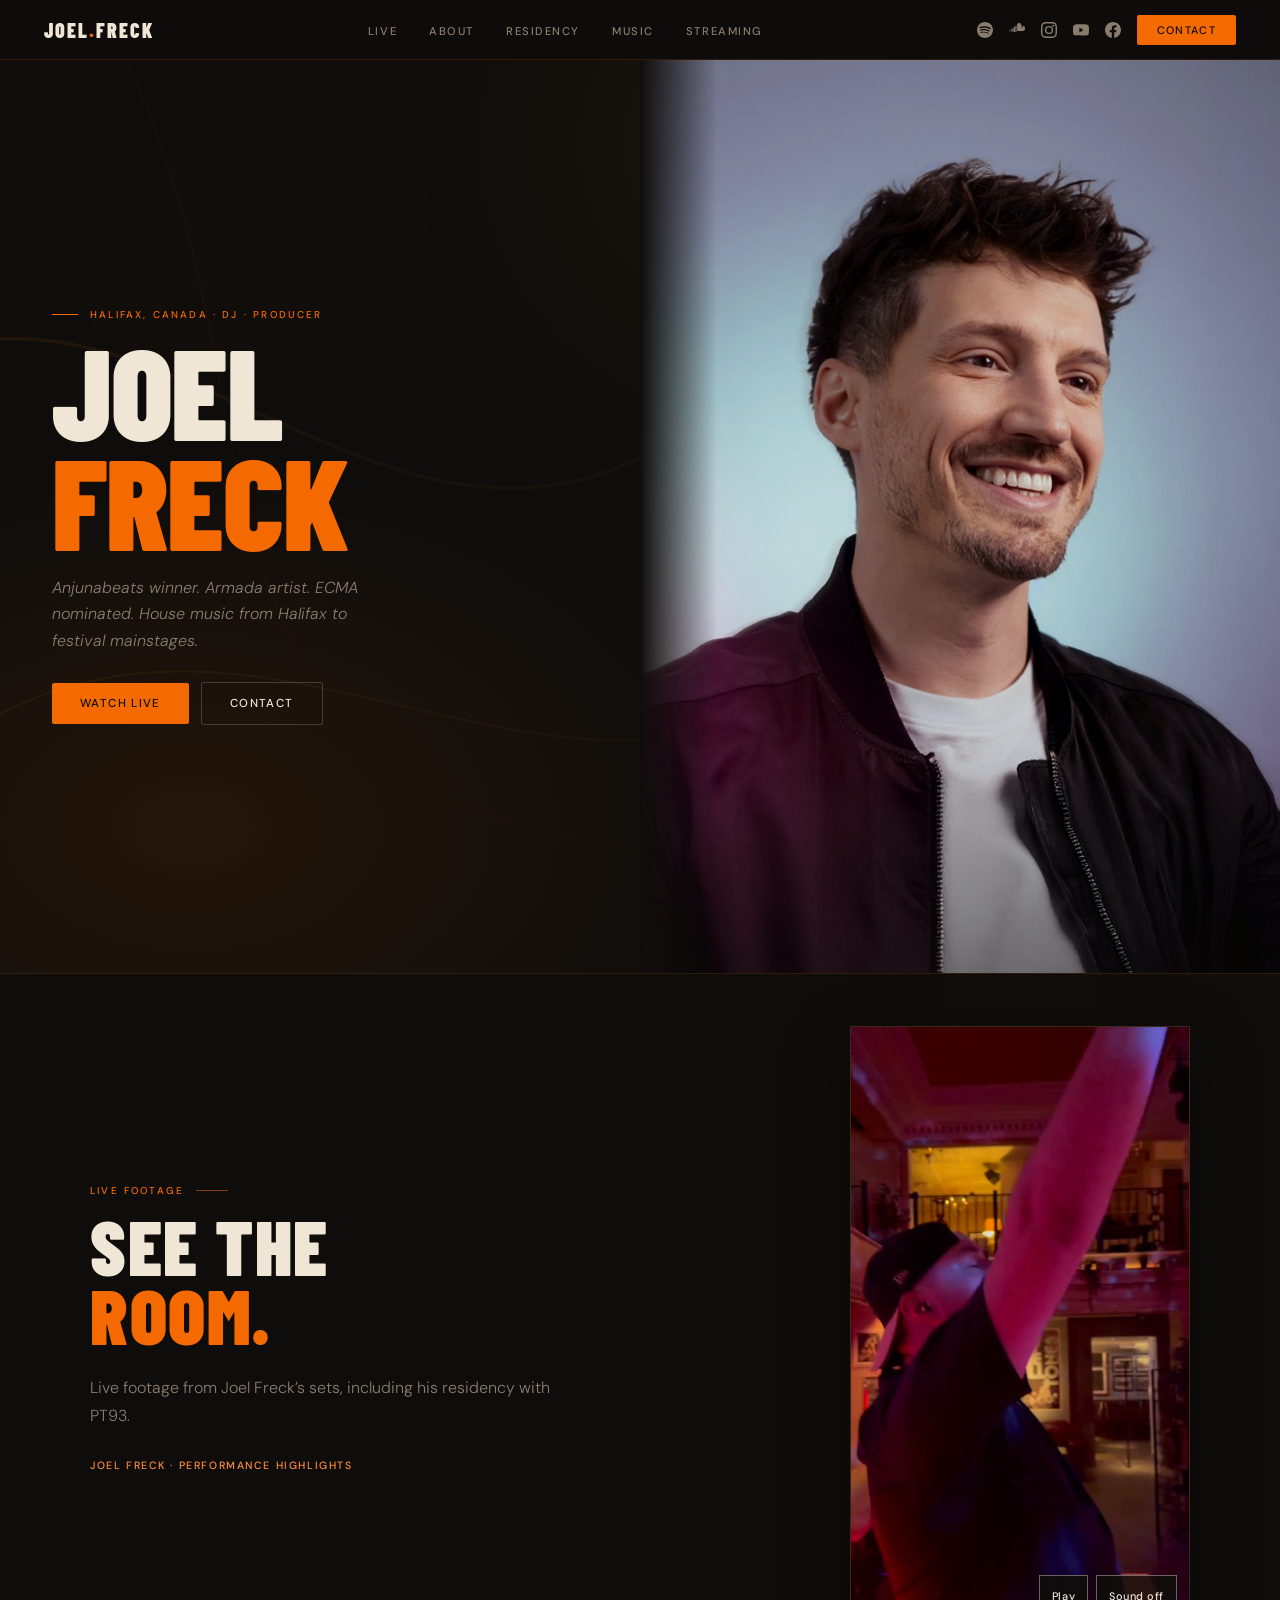
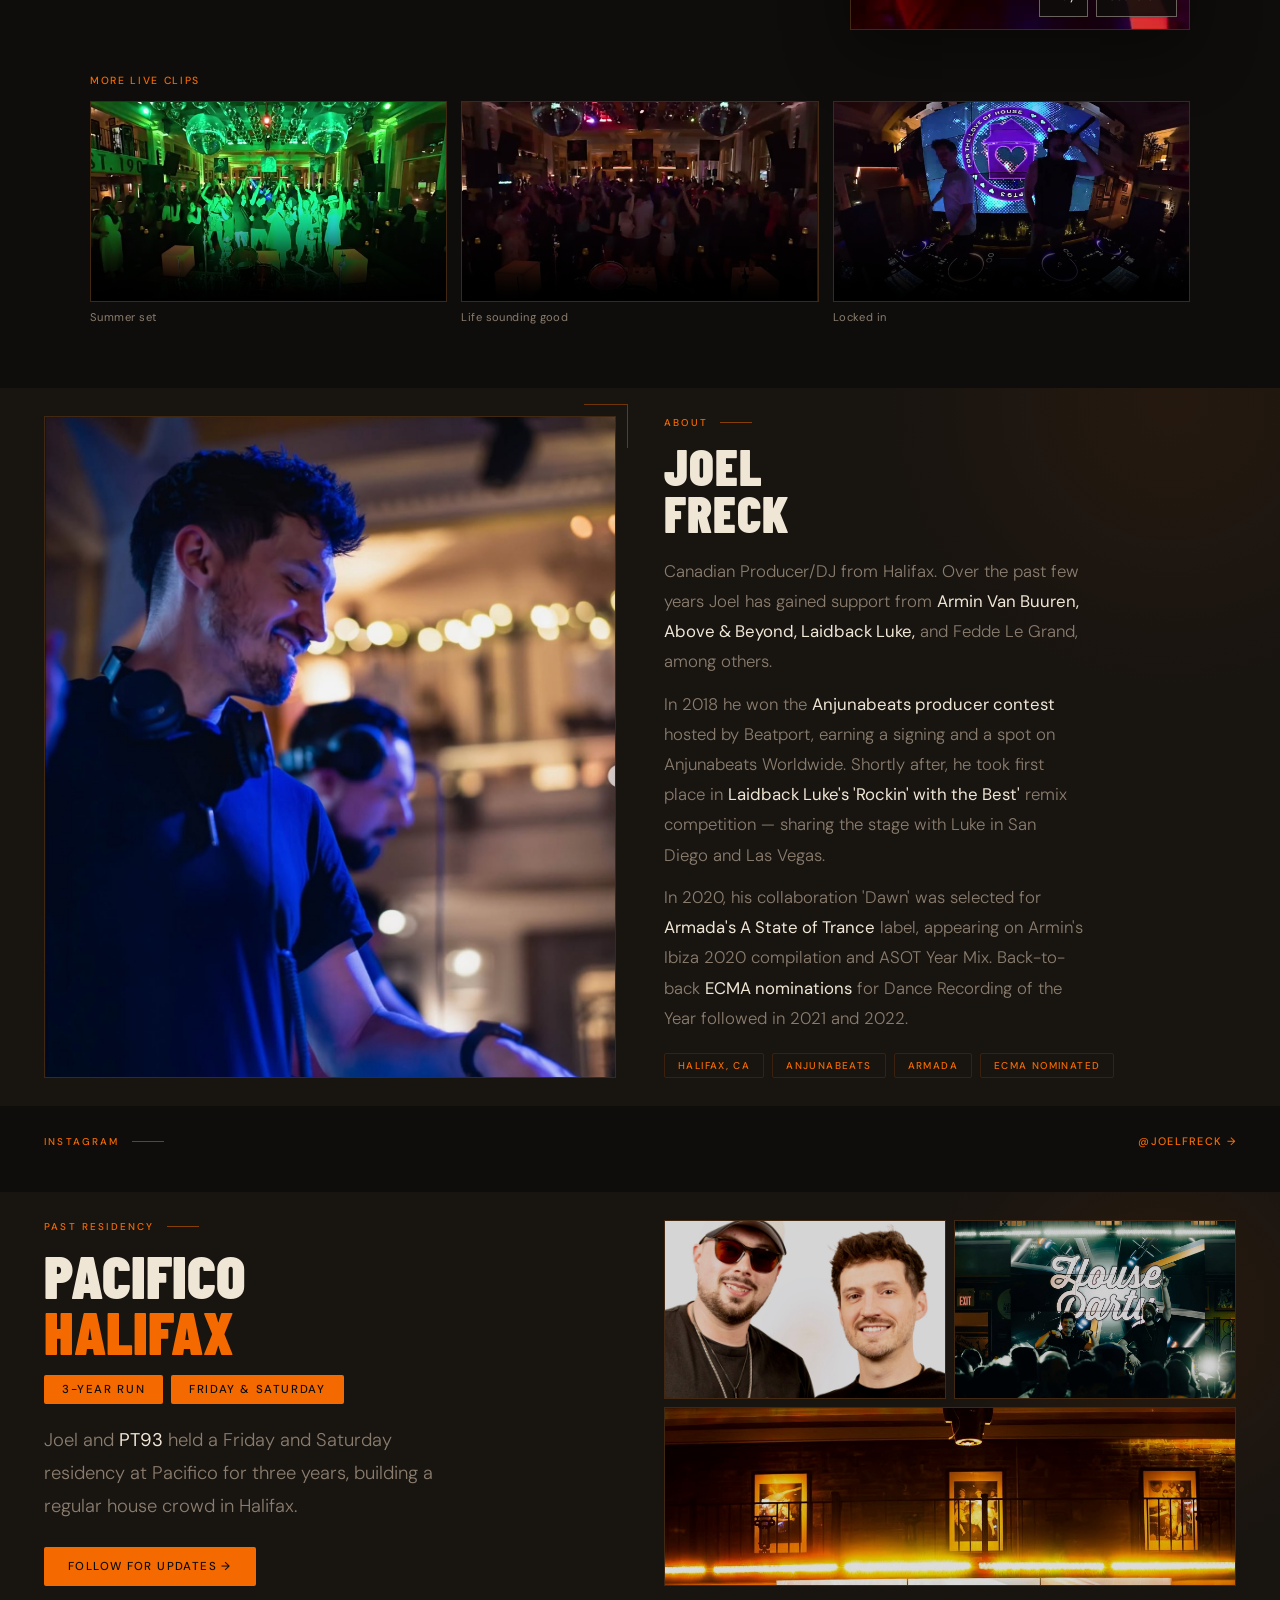
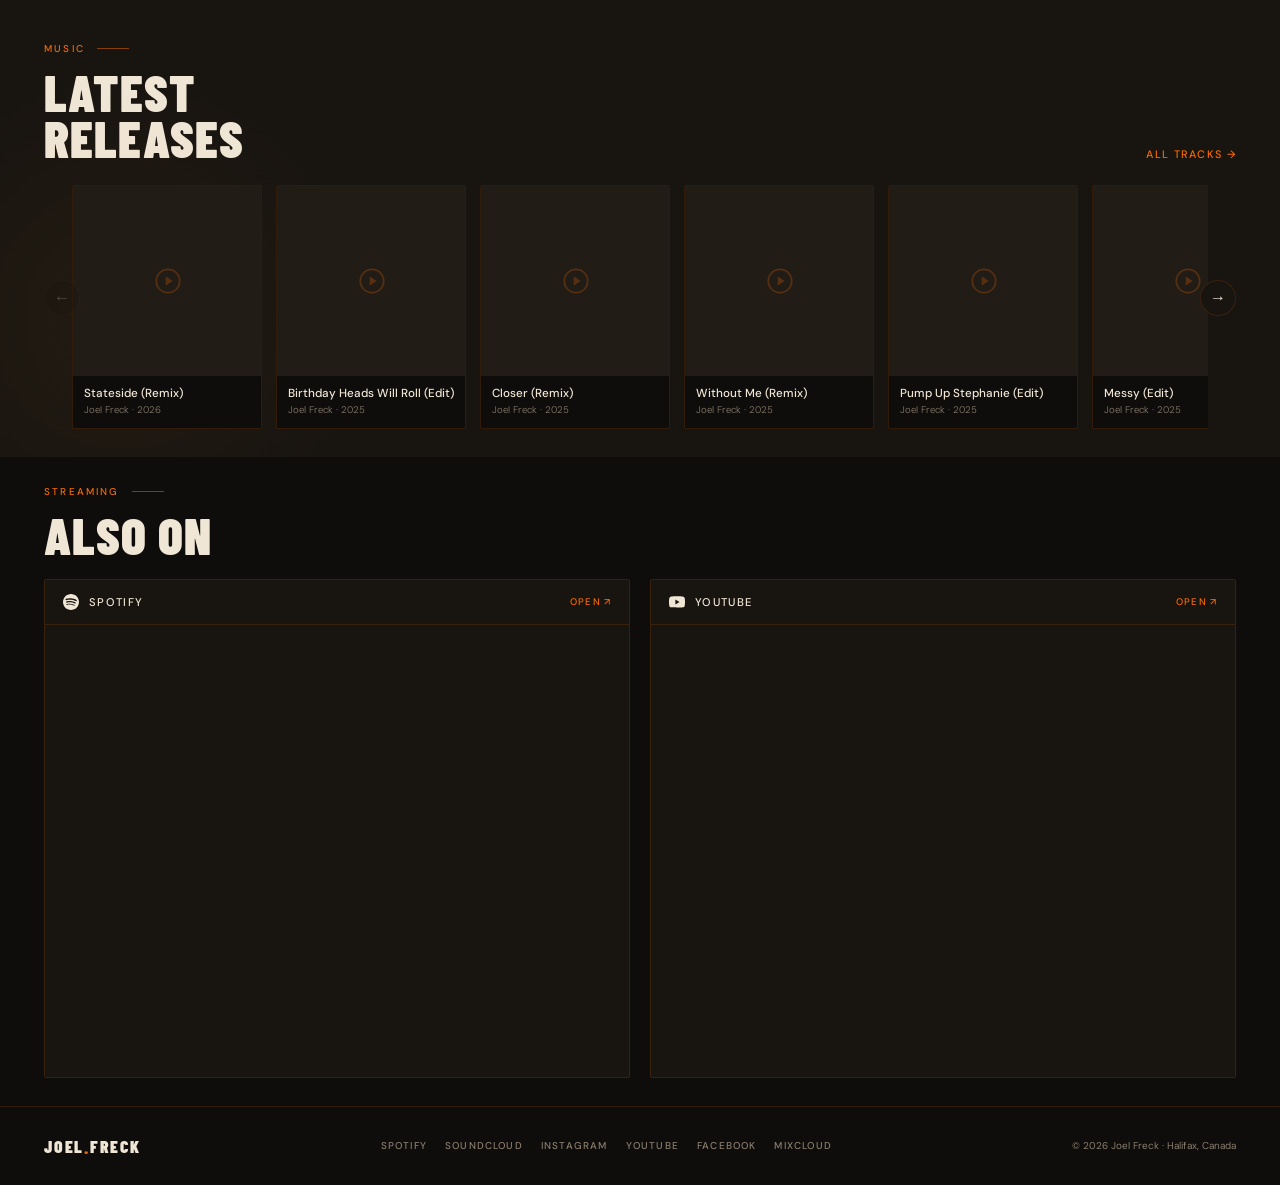
==== index.html @ c1921943 "Add live clips and update former residency copy Added a section for more live clips with video eleme" ====
<!DOCTYPE html>
<html lang="en">
<head>
<meta charset="UTF-8">
<meta name="viewport" content="width=device-width, initial-scale=1.0">
<title>Joel Freck — House Music DJ & Producer | Halifax, Canada</title>
<meta name="description" content="Joel Freck is a Canadian house music DJ and producer from Halifax, Nova Scotia. Anjunabeats contest winner, Armada artist, ECMA nominated. Available for bookings across Canada and North America.">
<meta name="keywords" content="Joel Freck, house music DJ Halifax, Halifax DJ, Halifax house music, Canadian house music DJ, Canadian DJ, house music Canada, tech house DJ Halifax, electronic music Halifax, Nova Scotia DJ, DJ Halifax Nova Scotia, house music Nova Scotia, Canadian electronic music, DJ Canada, house music producer Canada, Anjunabeats, Armada Music">
<meta name="robots" content="index, follow">
<meta name="author" content="Joel Freck">
<link rel="canonical" href="https://joelfreck.com/">

<!-- Open Graph -->
<meta property="og:title" content="Joel Freck — House Music DJ & Producer | Halifax, Canada">
<meta property="og:description" content="Canadian house music DJ and producer from Halifax. Anjunabeats winner, Armada artist, ECMA nominated. Book for clubs, festivals & events.">
<meta property="og:image" content="https://joelfreck.com/JFFULL.png">
<meta property="og:url" content="https://joelfreck.com">
<meta property="og:type" content="website">

<!-- Twitter Card -->
<meta name="twitter:card" content="summary_large_image">
<meta name="twitter:title" content="Joel Freck — House Music DJ & Producer">
<meta name="twitter:description" content="Canadian house music DJ from Halifax. Anjunabeats winner, Armada artist, ECMA nominated.">
<meta name="twitter:image" content="https://joelfreck.com/JFFULL.png">

<!-- Schema.org structured data -->
<script type="application/ld+json">
{
  "@context": "https://schema.org",
  "@type": "MusicGroup",
  "name": "Joel Freck",
  "url": "https://joelfreck.com",
  "image": "https://joelfreck.com/JFFULL.png",
  "description": "Canadian house music DJ and producer from Halifax, Nova Scotia. Anjunabeats contest winner and Armada Music artist.",
  "genre": ["House Music", "Tech House", "Electronic Music"],
  "foundingLocation": {
    "@type": "Place",
    "name": "Halifax, Nova Scotia, Canada"
  },
  "sameAs": [
    "https://soundcloud.com/joelfreck",
    "https://www.instagram.com/joelfreck",
    "https://www.facebook.com/joelfreck",
    "https://www.youtube.com/joelfreck",
    "https://open.spotify.com/artist/2UDLunvKgvTASh2DzxWgXj"
  ]
}
</script>

<link rel="preconnect" href="https://fonts.googleapis.com">
<link rel="preconnect" href="https://fonts.gstatic.com" crossorigin>
<link href="https://fonts.googleapis.com/css2?family=Barlow+Condensed:wght@700;900&family=DM+Sans:ital,wght@0,300;0,400;0,500;1,300&display=swap" rel="stylesheet">
<style>
*, *::before, *::after { box-sizing: border-box; margin: 0; padding: 0; }
:root {
  --bg:#0f0d0b; --bg2:#181410; --bg3:#211c16;
  --or:#f56a00; --or2:#ff8c3a; --gold:#c8922a;
  --cream:#f0e6d6; --muted:#8a7d6e; --border:rgba(245,106,0,0.15);
  --fd:'Barlow Condensed',sans-serif; --fb:'DM Sans',sans-serif;
  --sp: 28px; /* section padding */
}
html { scroll-behavior: smooth; }
body { background:var(--bg); color:var(--cream); font-family:var(--fb); overflow-x:hidden; }

/* ── NAV ── */
nav {
  position:fixed; top:0; left:0; right:0; z-index:100;
  display:flex; align-items:center; justify-content:space-between;
  padding:0 44px; height:60px;
  background:rgba(15,13,11,0.92); backdrop-filter:blur(16px);
  border-bottom:1px solid var(--border);
}
.nav-logo { font-family:var(--fd); font-size:1.25rem; font-weight:900; letter-spacing:0.1em; text-transform:uppercase; color:var(--cream); text-decoration:none; }
.nav-logo em { color:var(--or); font-style:normal; }
.nav-center { display:flex; gap:32px; list-style:none; }
.nav-center a { font-size:0.7rem; font-weight:500; letter-spacing:0.14em; text-transform:uppercase; color:var(--muted); text-decoration:none; transition:color 0.2s; }
.nav-center a:hover { color:var(--or); }
.nav-right { display:flex; align-items:center; gap:16px; }
.nav-icon { color:var(--muted); text-decoration:none; display:flex; transition:color 0.2s; }
.nav-icon:hover { color:var(--or); }
.nav-icon svg { width:16px; height:16px; fill:currentColor; }
.nav-contact-btn { font-size:0.68rem; font-weight:500; letter-spacing:0.12em; text-transform:uppercase; color:var(--bg); background:var(--or); padding:8px 20px; border-radius:2px; text-decoration:none; transition:background 0.2s; white-space:nowrap; cursor:pointer; border:none; font-family:var(--fb); }
.nav-contact-btn:hover { background:var(--or2); }

/* ── HERO ── */
#home { padding-top:60px; display:grid; grid-template-columns:1fr 1fr; position:relative; overflow:hidden; max-width:1400px; margin-left:auto; margin-right:auto; }
.hero-atm { position:absolute; inset:0; pointer-events:none; background: radial-gradient(ellipse 70% 60% at 15% 85%, rgba(245,106,0,0.09) 0%, transparent 60%), radial-gradient(ellipse 40% 50% at 60% 15%, rgba(200,146,42,0.06) 0%, transparent 65%); }
.hero-lines { position:absolute; inset:0; pointer-events:none; opacity:0.5; overflow:hidden; }
.hero-lines svg { width:100%; height:100%; }
.hero-left { display:flex; flex-direction:column; justify-content:center; padding:72px 32px 72px 52px; position:relative; z-index:2; min-height:0; }
.hero-right { position:relative; overflow:hidden; align-self:stretch; background:var(--bg3); display:flex; align-items:center; justify-content:center; }
.hero-right::after { content:''; position:absolute; inset:0; background:linear-gradient(to right, var(--bg) 0%, transparent 12%), linear-gradient(to top, rgba(15,13,11,0.4) 0%, transparent 25%); }
.hero-photo { width:100%; height:100%; object-fit:contain; object-position:center top; filter:brightness(0.88) contrast(1.05) saturate(0.95); display:block; }
.hero-eyebrow { font-size:0.62rem; font-weight:500; letter-spacing:0.22em; text-transform:uppercase; color:var(--or); display:flex; align-items:center; gap:12px; margin-bottom:14px; }
.hero-eyebrow::before { content:''; display:block; width:26px; height:1px; background:var(--or); }
.hero-name { font-family:var(--fd); font-size:clamp(5rem,10vw,9.5rem); font-weight:900; line-height:0.86; text-transform:uppercase; letter-spacing:-0.01em; color:var(--cream); }
.hero-name em { color:var(--or); font-style:normal; display:block; }
.hero-sub { margin-top:20px; font-size:1rem; font-weight:300; font-style:italic; color:var(--muted); line-height:1.65; max-width:340px; }
.hero-ctas { margin-top:28px; display:flex; gap:12px; align-items:center; flex-wrap:wrap; }
.btn-p { font-size:0.72rem; font-weight:500; letter-spacing:0.12em; text-transform:uppercase; color:var(--bg); background:var(--or); padding:13px 28px; border-radius:2px; text-decoration:none; transition:background 0.2s; }
.btn-p:hover { background:var(--or2); }
.btn-g { font-size:0.72rem; font-weight:500; letter-spacing:0.12em; text-transform:uppercase; color:var(--cream); border:1px solid rgba(240,230,214,0.2); padding:13px 28px; border-radius:2px; text-decoration:none; transition:border-color 0.2s, color 0.2s; cursor:pointer; background:none; font-family:var(--fb); }
.btn-g:hover { border-color:var(--or); color:var(--or); }
.scroll-cue { display:none; }


/* ── MORE LIVE CLIPS ── */
.live-more { max-width:1100px; margin:44px auto 0; }
.live-more-label { color:var(--or); font-size:0.65rem; font-weight:500; letter-spacing:0.16em; text-transform:uppercase; margin-bottom:14px; }
.live-clips { display:grid; grid-template-columns:repeat(3,minmax(0,1fr)); gap:14px; }
.live-clip { min-width:0; }
.live-clip video { display:block; width:100%; aspect-ratio:16/9; object-fit:cover; background:var(--bg3); border:1px solid var(--border); }
.live-clip figcaption { margin-top:8px; color:var(--muted); font-size:0.7rem; letter-spacing:0.04em; }
@media (max-width:800px) { .live-clips { grid-template-columns:1fr; gap:22px; } .live-more { margin-top:36px; } }
/* ── ABOUT ── */
#about { padding:var(--sp) 44px; display:grid; grid-template-columns:1fr 1fr; gap:48px; align-items:stretch; background:var(--bg2); position:relative; overflow:hidden; }
#about::before { content:''; position:absolute; top:-40%; right:-15%; width:600px; height:600px; border-radius:50%; background:radial-gradient(circle, rgba(245,106,0,0.06) 0%, transparent 70%); pointer-events:none; }
.about-frame { height:100%; min-height:280px; background:var(--bg3); border:1px solid var(--border); overflow:hidden; position:relative; }
.about-frame img { position:absolute; inset:0; width:100%; height:100%; object-fit:cover; object-position:center 20%; display:block; }
.about-corner { position:absolute; top:-12px; right:-12px; width:44px; height:44px; border-top:1.5px solid var(--or); border-right:1.5px solid var(--or); opacity:0.4; }
.about-wrap { position:relative; display:flex; flex-direction:column; }
.slabel { font-size:0.62rem; font-weight:500; letter-spacing:0.22em; text-transform:uppercase; color:var(--or); display:flex; align-items:center; gap:12px; margin-bottom:14px; }
.slabel::after { content:''; width:32px; height:1px; background:var(--or); opacity:0.5; }
.stitle { font-family:var(--fd); font-size:clamp(2.5rem,5vw,4.5rem); font-weight:900; text-transform:uppercase; line-height:0.9; letter-spacing:0.02em; color:var(--cream); }
.abody { margin-top:20px; font-size:0.97rem; font-weight:300; line-height:1.8; color:var(--muted); max-width:420px; }
.abody p+p { margin-top:12px; }
.abody strong { color:var(--cream); font-weight:400; }
.tags { margin-top:20px; display:flex; gap:8px; flex-wrap:wrap; }
.tag { font-size:0.62rem; font-weight:500; letter-spacing:0.14em; text-transform:uppercase; color:var(--or); border:1px solid var(--border); padding:5px 13px; border-radius:2px; }

/* ── INSTAGRAM ── */
#gram { padding:var(--sp) 44px; background:var(--bg); }
.gram-hd { display:flex; justify-content:flex-end; margin-bottom:16px; }
.gram-lnk { font-size:0.68rem; font-weight:500; letter-spacing:0.12em; text-transform:uppercase; color:var(--or); text-decoration:none; display:flex; align-items:center; gap:6px; transition:gap 0.2s; }
.gram-lnk:hover { gap:10px; }
.gram-outer { overflow:hidden; position:relative; }
.gram-outer::after { content:''; position:absolute; top:0; right:0; bottom:0; width:80px; background:linear-gradient(to right, transparent, var(--bg)); pointer-events:none; z-index:2; }
.gram-track { display:flex; gap:10px; animation:slide 30s linear infinite; width:max-content; }
.gram-track:hover { animation-play-state:paused; }
@keyframes slide { 0%{transform:translateX(0)} 100%{transform:translateX(-50%)} }
.gram-card { width:200px; height:200px; flex-shrink:0; background:var(--bg3); border:1px solid var(--border); display:flex; flex-direction:column; align-items:center; justify-content:center; gap:8px; color:var(--muted); font-size:0.7rem; letter-spacing:0.08em; text-transform:uppercase; position:relative; overflow:hidden; cursor:pointer; transition:border-color 0.25s; }
.gram-card:hover { border-color:rgba(245,106,0,0.4); }
.gram-note { margin-top:12px; font-size:0.75rem; font-weight:300; font-style:italic; color:var(--muted); text-align:center; }
.gram-note a { color:var(--or); text-decoration:none; }

/* ── MUSIC ── */
#music { padding:var(--sp) 44px; background:var(--bg2); position:relative; overflow:hidden; }
#music::before { content:''; position:absolute; bottom:-25%; left:-10%; width:500px; height:500px; border-radius:50%; background:radial-gradient(circle, rgba(200,146,42,0.06) 0%, transparent 70%); pointer-events:none; }
.music-hd { display:flex; justify-content:space-between; align-items:flex-end; margin-bottom:24px; flex-wrap:wrap; gap:16px; }

/* Now playing bar */
.now-bar { display:none; margin-bottom:20px; padding:16px 24px; background:var(--bg3); border:1px solid var(--border); border-radius:2px; flex-direction:column; align-items:center; gap:12px; }
.now-bar.on { display:flex; }
.now-dot { width:8px; height:8px; border-radius:50%; background:var(--or); flex-shrink:0; animation:pulse 1s ease-in-out infinite; }
.now-top { display:flex; align-items:center; gap:10px; width:100%; justify-content:center; }
.now-label { font-size:0.85rem; font-weight:400; color:var(--cream); white-space:nowrap; overflow:hidden; text-overflow:ellipsis; max-width:400px; text-align:center; }
.now-controls { display:flex; align-items:center; gap:14px; }
.now-btn { background:none; border:1px solid var(--border); border-radius:50%; width:38px; height:38px; display:flex; align-items:center; justify-content:center; cursor:pointer; color:var(--cream); transition:border-color 0.2s, color 0.2s; }
.now-btn:hover { border-color:var(--or); color:var(--or); }
.now-btn svg { width:14px; height:14px; fill:currentColor; }
.now-btn.play-pause { width:46px; height:46px; background:var(--or); border-color:var(--or); }
.now-btn.play-pause:hover { background:var(--or2); border-color:var(--or2); }
.now-btn.play-pause svg { width:16px; height:16px; fill:var(--bg); margin-left:2px; }
.now-btn.play-pause.paused svg { margin-left:0; }
@keyframes pulse { 0%,100%{opacity:1} 50%{opacity:0.35} }

/* SC carousel */
.sc-wrap { position:relative; padding:0 28px; }
.sc-viewport { overflow:hidden; }
.sc-track { display:flex; gap:14px; transition:transform 0.4s cubic-bezier(0.25,0.46,0.45,0.94); width:max-content; }
.sc-card { width:190px; flex-shrink:0; background:var(--bg); border:1px solid var(--border); border-radius:2px; overflow:hidden; cursor:pointer; position:relative; transition:border-color 0.25s; }
.sc-card:hover { border-color:rgba(245,106,0,0.5); }
.sc-card.playing { border-color:var(--or); }
.sc-art-wrap { width:190px; height:190px; position:relative; overflow:hidden; background:var(--bg3); }
.sc-art-wrap img { width:100%;height:100%;object-fit:cover;display:block; }
.sc-play-btn { position:absolute; inset:0; display:flex; align-items:center; justify-content:center; background:rgba(0,0,0,0.4); opacity:0; transition:opacity 0.2s; }
.sc-card:hover .sc-play-btn,.sc-card.playing .sc-play-btn { opacity:1; }
.sc-play-icon { width:46px; height:46px; border-radius:50%; background:var(--or); display:flex; align-items:center; justify-content:center; }
.sc-card.playing .sc-play-icon { background:var(--cream); }
.sc-play-icon svg { width:18px; height:18px; fill:var(--cream); margin-left:3px; }
.sc-card.playing .sc-play-icon svg { fill:var(--or); }
.sc-info { padding:9px 11px 12px; }
.sc-title { font-size:0.73rem; font-weight:500; color:var(--cream); white-space:nowrap; overflow:hidden; text-overflow:ellipsis; margin-bottom:2px; }
.sc-meta { font-size:0.6rem; font-weight:300; color:var(--muted); }
.sc-arrow { position:absolute; top:95px; z-index:3; width:36px; height:36px; border-radius:50%; background:var(--bg2); border:1px solid var(--border); color:var(--cream); font-size:1rem; cursor:pointer; display:flex; align-items:center; justify-content:center; transition:background 0.2s,border-color 0.2s; }
.sc-arrow:hover:not(:disabled) { background:var(--bg3); border-color:var(--or); color:var(--or); }
.sc-arrow:disabled { opacity:0.25; cursor:default; }
.sc-arrow-l { left:0; }
.sc-arrow-r { right:0; }

/* ── STREAMING ── */
#streaming { padding:var(--sp) 44px; background:var(--bg); }
.stream-grid { display:grid; grid-template-columns:1fr 1fr; gap:20px; margin-top:20px; }
.stream-card { background:var(--bg2); border:1px solid var(--border); border-radius:2px; overflow:hidden; }
.stream-card-header { display:flex; align-items:center; justify-content:space-between; padding:14px 18px; border-bottom:1px solid var(--border); }
.stream-label { display:flex; align-items:center; gap:10px; font-size:0.7rem; font-weight:500; letter-spacing:0.12em; text-transform:uppercase; color:var(--cream); }
.stream-label svg { width:16px; height:16px; fill:currentColor; }
.stream-open { font-size:0.6rem; font-weight:500; letter-spacing:0.12em; text-transform:uppercase; color:var(--or); text-decoration:none; transition:opacity 0.2s; }
.stream-open:hover { opacity:0.6; }
.stream-embed { width:100%; display:block; border:none; }

/* ── CONTACT MODAL ── */
.modal-bg { display:none; position:fixed; inset:0; z-index:200; background:rgba(10,8,6,0.88); backdrop-filter:blur(8px); align-items:center; justify-content:center; padding:20px; }
.modal-bg.on { display:flex; }
.modal { background:var(--bg2); border:1px solid var(--border); border-radius:2px; width:100%; max-width:520px; padding:40px; position:relative; }
.modal-close { position:absolute; top:16px; right:20px; background:none; border:none; color:var(--muted); cursor:pointer; font-size:1.2rem; line-height:1; }
.modal-close:hover { color:var(--cream); }
.modal h2 { font-family:var(--fd); font-size:2.2rem; font-weight:900; text-transform:uppercase; color:var(--cream); margin-bottom:6px; }
.modal p { font-size:0.85rem; font-weight:300; color:var(--muted); margin-bottom:24px; }
.modal p a { color:var(--or); text-decoration:none; }
.mform { display:flex; flex-direction:column; gap:14px; }
.mfg { display:flex; flex-direction:column; gap:6px; }
.mfg label { font-size:0.6rem; font-weight:500; letter-spacing:0.16em; text-transform:uppercase; color:var(--muted); }
.mfg input,.mfg textarea { background:var(--bg3); border:1px solid var(--border); color:var(--cream); font-family:var(--fb); font-size:0.93rem; font-weight:300; padding:12px 14px; border-radius:2px; outline:none; transition:border-color 0.2s; width:100%; }
.mfg input::placeholder,.mfg textarea::placeholder { color:rgba(138,125,110,0.4); }
.mfg input:focus,.mfg textarea:focus { border-color:rgba(245,106,0,0.45); }
.mfg textarea { resize:vertical; min-height:110px; line-height:1.6; }
.mrow { display:grid; grid-template-columns:1fr 1fr; gap:12px; }
.msbtn { font-family:var(--fb); font-size:0.72rem; font-weight:500; letter-spacing:0.14em; text-transform:uppercase; color:var(--bg); background:var(--or); border:none; padding:14px 28px; border-radius:2px; cursor:pointer; transition:background 0.2s; width:100%; margin-top:4px; }
.msbtn:hover { background:var(--or2); }
.modal-ok { display:none; text-align:center; padding:20px 0; }
.modal-ok p { color:var(--cream); font-size:1rem; font-weight:300; }
.modal-ok strong { color:var(--or); }

/* ── FOOTER ── */
footer { background:var(--bg); border-top:1px solid var(--border); padding:28px 44px; display:flex; justify-content:space-between; align-items:center; flex-wrap:wrap; gap:16px; }
.flogo { font-family:var(--fd); font-size:1.1rem; font-weight:900; letter-spacing:0.1em; text-transform:uppercase; color:var(--cream); }
.flogo em { color:var(--or); font-style:normal; }
.flinks { display:flex; gap:18px; flex-wrap:wrap; }
.flinks a { font-size:0.62rem; font-weight:500; letter-spacing:0.12em; text-transform:uppercase; color:var(--muted); text-decoration:none; transition:color 0.2s; }
.flinks a:hover { color:var(--or); }
.fcopy { font-size:0.62rem; color:var(--muted); }

/* ── RESIDENCY ── */
#residency { padding:var(--sp) 44px; background:var(--bg2); position:relative; overflow:hidden; }
#residency::before { content:''; position:absolute; top:-30%; right:-10%; width:500px; height:500px; border-radius:50%; background:radial-gradient(circle, rgba(245,106,0,0.07) 0%, transparent 70%); pointer-events:none; }
.res-grid { display:grid; grid-template-columns:1fr 1fr; gap:48px; align-items:stretch; margin-top:0; }
.res-info {}
.res-venue { font-family:var(--fd); font-size:clamp(2.8rem,4.5vw,4.8rem); font-weight:900; text-transform:uppercase; line-height:0.92; color:var(--cream); margin-bottom:16px; }
.res-venue em { color:var(--or); font-style:normal; }
.res-nights { display:flex; gap:8px; margin-bottom:20px; flex-wrap:wrap; }
.res-night { font-size:0.72rem; font-weight:500; letter-spacing:0.14em; text-transform:uppercase; color:var(--bg); background:var(--or); padding:7px 18px; border-radius:2px; }
.res-body { font-size:1.05rem; font-weight:300; line-height:1.8; color:var(--muted); max-width:420px; }
.res-body strong { color:var(--cream); font-weight:400; }
.res-cta { display:inline-flex; align-items:center; gap:8px; margin-top:24px; font-size:0.72rem; font-weight:500; letter-spacing:0.12em; text-transform:uppercase; color:var(--bg); background:var(--or); padding:12px 24px; border-radius:2px; text-decoration:none; transition:background 0.2s; }
.res-cta:hover { background:var(--or2); }

/* Photo collage */
.res-collage { display:grid; grid-template-columns:1fr 1fr; grid-template-rows:1fr 1fr; gap:8px; height:100%; }
.res-photo { background:var(--bg3); border:1px solid var(--border); overflow:hidden; position:relative; min-height:0; }
.res-photo img { position:absolute; inset:0; width:100%; height:100%; object-fit:cover; display:block; filter:brightness(0.85) contrast(1.05); }
.res-photo-ph { width:100%; height:100%; display:flex; flex-direction:column; align-items:center; justify-content:center; gap:8px; color:var(--muted); font-size:0.65rem; letter-spacing:0.1em; text-transform:uppercase; padding:20px; text-align:center; }
.res-photo:nth-child(1) { grid-column:1/2; }
.res-photo:nth-child(2) { grid-column:2/3; }
.res-photo:nth-child(3) { grid-column:1/3; }

/* ── LARGE SCREEN (1400px+) ── */
@media (min-width:1400px) {
  .hero-name { font-size:7rem; }
  .hero-sub { font-size:1.15rem; max-width:400px; }
  .stitle { font-size:3.8rem; }
  .abody { font-size:1.1rem; max-width:480px; }
  .res-venue { font-size:4.5rem; }
  .res-body { font-size:1.2rem; }
  .res-night { font-size:0.75rem; padding:7px 18px; }
  #about { padding:32px 60px; }
  #residency { padding:32px 60px; }
  #music { padding:32px 60px; }
  #streaming { padding:32px 60px; }
  #gram { padding:24px 60px; }
}

/* ── MEDIUM-LARGE (1100px-1400px) ── */
@media (min-width:1100px) and (max-width:1399px) {
  .stitle { font-size:3.2rem; }
  .abody { font-size:1.05rem; }
  .res-venue { font-size:3.8rem; }
  .res-body { font-size:1.15rem; }
}

/* ── MOBILE FIXES ── */
@media (max-width:900px) {
  #gram .ft { min-height:320px; }
  #gram iframe { max-width:100%; }
  nav { padding:0 16px; }
  .nav-center { display:none; }
  .nav-right { gap:10px; }
  .nav-icon svg { width:18px; height:18px; }
  #home { grid-template-columns:1fr 1fr; min-height:auto; }
  .hero-left { padding:20px 12px 24px 20px; align-items:flex-start; text-align:left; justify-content:center; }
  .hero-eyebrow { justify-content:flex-start; font-size:0.5rem; }
  .hero-eyebrow::before { display:block; width:14px; }
  .hero-name { text-align:left; font-size:clamp(2.6rem,11vw,5rem); }
  .hero-sub { text-align:left; max-width:100%; font-size:0.78rem; }
  .hero-ctas { justify-content:flex-start; gap:8px; }
  .hero-ctas .btn-p, .hero-ctas .btn-g { padding:10px 14px; font-size:0.6rem; }
  .hero-right { height:auto; min-height:240px; order:1; }
  .hero-right::after { background:linear-gradient(to right, var(--bg) 0%, transparent 20%), linear-gradient(to top, rgba(15,13,11,0.4) 0%, transparent 30%); }
  #about { grid-template-columns:1fr; padding:var(--sp) 24px; gap:24px; }
  .about-wrap:first-child { display:none; }
  #gram { padding:var(--sp) 20px; }
  #music { padding:var(--sp) 20px; }
  .sc-wrap { padding:0 28px; }
  #streaming { padding:var(--sp) 20px; }
  .stream-grid { grid-template-columns:1fr; }
  #residency { padding:var(--sp) 24px; }
  .res-grid { grid-template-columns:1fr; gap:32px; }
  .res-info { order:1; }
  .res-collage { order:2; min-height:400px; }
  .res-photo { min-height:120px; }
  footer { padding:24px 20px; flex-direction:column; align-items:flex-start; gap:16px; }
  .modal { padding:28px 20px; }
  .mrow { grid-template-columns:1fr; }
}

/* ── LIVE FOOTAGE ── */
#live { padding:52px 44px 64px; background:var(--bg); border-top:1px solid var(--border); }
.live-inner { max-width:1100px; margin:0 auto; display:grid; grid-template-columns:minmax(0,1fr) minmax(260px,340px); align-items:center; gap:clamp(32px,6vw,90px); }
.live-copy .stitle { font-size:clamp(3.3rem,6vw,6rem); }
.live-copy .stitle em { color:var(--or); font-style:normal; }
.live-copy p { margin-top:24px; max-width:500px; color:var(--muted); font-size:1rem; line-height:1.8; font-weight:300; }
.live-kicker { display:block; margin-top:28px; color:var(--or2); font-size:0.66rem; font-weight:500; letter-spacing:0.15em; text-transform:uppercase; }
.live-main { position:relative; width:100%; aspect-ratio:9/16; overflow:hidden; background:var(--bg3); border:1px solid var(--border); box-shadow:0 22px 60px rgba(0,0,0,0.4); }
.live-main video { display:block; width:100%; height:100%; object-fit:cover; }
.live-controls { position:absolute; z-index:2; right:12px; bottom:12px; display:flex; gap:8px; }
.live-controls button { background:rgba(15,13,11,0.88); border:1px solid rgba(240,230,214,0.4); color:var(--cream); padding:10px 12px; min-height:42px; font:500 0.68rem var(--fb); letter-spacing:0.05em; cursor:pointer; }
.live-controls button:hover,.live-controls button:focus-visible { border-color:var(--or); color:var(--or2); }
.live-controls button:focus-visible { outline:2px solid var(--or); outline-offset:2px; }
@media (max-width:800px) { #live { padding:40px 20px 48px; } .live-inner { grid-template-columns:1fr; gap:28px; } .live-copy .stitle { font-size:clamp(3.1rem,13vw,5rem); } .live-copy p { margin-top:16px; } .live-main { width:min(100%,330px); margin:0 auto; } }
</style>
</head>
<body>

<!-- CONTACT MODAL -->
<div class="modal-bg" id="modalBg" onclick="closeModal(event)">
  <div class="modal">
    <button class="modal-close" onclick="closeModalDirect()">✕</button>
    <h2>Get in Touch</h2>
    <p>Bookings, collabs, press — or email directly at <a href="mailto:joel.freck@gmail.com">joel.freck@gmail.com</a></p>
    <form class="mform" id="contactForm" onsubmit="sendMsg(event)">
      <div class="mrow">
        <div class="mfg"><label>First name</label><input type="text" name="fname" placeholder="Your name" required></div>
        <div class="mfg"><label>Last name</label><input type="text" name="lname" placeholder="Last name"></div>
      </div>
      <div class="mfg"><label>Email</label><input type="email" name="email" placeholder="you@example.com" required></div>
      <div class="mfg"><label>Message</label><textarea name="message" placeholder="What's up?" required></textarea></div>
      <button type="submit" class="msbtn">Send →</button>
    </form>
    <div class="modal-ok" id="modalOk">
      <p>Done! Joel will get back to you soon.<br><strong>joel.freck@gmail.com</strong></p>
    </div>
  </div>
</div>

<!-- NAV -->
<nav>
  <a href="#home" class="nav-logo">Joel<em>.</em>Freck</a>
  <ul class="nav-center">
    <li><a href="#live">Live</a></li>
    <li><a href="#about">About</a></li>
    <li><a href="#residency">Residency</a></li>
    <li><a href="#music">Music</a></li>
    <li><a href="#streaming">Streaming</a></li>
  </ul>
  <div class="nav-right">
    <a href="https://open.spotify.com/artist/2UDLunvKgvTASh2DzxWgXj" target="_blank" class="nav-icon" title="Spotify">
      <svg viewBox="0 0 24 24"><path d="M12 0C5.4 0 0 5.4 0 12s5.4 12 12 12 12-5.4 12-12S18.66 0 12 0zm5.521 17.34c-.24.359-.66.48-1.021.24-2.82-1.74-6.36-2.101-10.561-1.141-.418.122-.779-.179-.899-.539-.12-.421.18-.78.54-.9 4.56-1.021 8.52-.6 11.64 1.32.42.18.479.659.301 1.02zm1.44-3.3c-.301.42-.841.6-1.262.3-3.239-1.98-8.159-2.58-11.939-1.38-.479.12-1.02-.12-1.14-.6-.12-.48.12-1.021.6-1.141C9.6 9.9 15 10.561 18.72 12.84c.361.181.54.78.241 1.2zm.12-3.36C15.24 8.4 8.82 8.16 5.16 9.301c-.6.179-1.2-.181-1.38-.721-.18-.601.18-1.2.72-1.381 4.26-1.26 11.28-1.02 15.721 1.621.539.3.719 1.02.419 1.56-.299.421-1.02.599-1.559.3z"/></svg>
    </a>
    <a href="https://soundcloud.com/joelfreck" target="_blank" class="nav-icon" title="SoundCloud">
      <svg viewBox="0 0 24 24"><path d="M1.175 12.225c-.574 0-1.055.466-1.055 1.05 0 .57.466 1.036 1.04 1.036.585 0 1.056-.466 1.056-1.05.015-.6-.456-1.036-1.041-1.036zm2.579-2.055c-.45 0-.81.36-.81.81v2.34c0 .39.315.705.705.705.39 0 .705-.315.705-.705V10.98c0-.45-.36-.81-.81-.81zm2.235-1.65c-.45 0-.81.36-.81.81v4.8c0 .45.36.81.81.81.45 0 .81-.36.81-.81v-4.8c0-.45-.36-.81-.81-.81zm2.235-1.74c-.45 0-.81.36-.81.81v6.54c0 .45.36.81.81.81.45 0 .81-.36.81-.81V7.59c0-.45-.36-.81-.81-.81zm2.25-1.59c-.45 0-.81.36-.81.81v8.13c0 .45.36.81.81.81.45 0 .81-.36.81-.81V5.99c0-.45-.36-.81-.81-.81zm9.885 4.125c-.345 0-.66.09-.96.225C19.05 3.21 17.31 1.68 15.21 1.68c-1.185 0-2.265.465-3.045 1.215v9.66c0 .45.36.81.81.81h7.41c2.1 0 3.81-1.71 3.81-3.81 0-2.085-1.695-3.795-3.81-3.795z"/></svg>
    </a>
    <a href="https://www.instagram.com/JoelFreck/" target="_blank" class="nav-icon" title="Instagram">
      <svg viewBox="0 0 24 24"><path d="M12 2.163c3.204 0 3.584.012 4.85.07 3.252.148 4.771 1.691 4.919 4.919.058 1.265.069 1.645.069 4.849 0 3.205-.012 3.584-.069 4.849-.149 3.225-1.664 4.771-4.919 4.919-1.266.058-1.644.07-4.85.07-3.204 0-3.584-.012-4.849-.07-3.26-.149-4.771-1.699-4.919-4.92-.058-1.265-.07-1.644-.07-4.849 0-3.204.013-3.583.07-4.849.149-3.227 1.664-4.771 4.919-4.919 1.266-.057 1.645-.069 4.849-.069zM12 0C8.741 0 8.333.014 7.053.072 2.695.272.273 2.69.073 7.052.014 8.333 0 8.741 0 12c0 3.259.014 3.668.072 4.948.2 4.358 2.618 6.78 6.98 6.98C8.333 23.986 8.741 24 12 24c3.259 0 3.668-.014 4.948-.072 4.354-.2 6.782-2.618 6.979-6.98.059-1.28.073-1.689.073-4.948 0-3.259-.014-3.667-.072-4.947-.196-4.354-2.617-6.78-6.979-6.98C15.668.014 15.259 0 12 0zm0 5.838a6.162 6.162 0 100 12.324 6.162 6.162 0 000-12.324zM12 16a4 4 0 110-8 4 4 0 010 8zm6.406-11.845a1.44 1.44 0 100 2.881 1.44 1.44 0 000-2.881z"/></svg>
    </a>
    <a href="https://www.youtube.com/joelfreck" target="_blank" class="nav-icon" title="YouTube">
      <svg viewBox="0 0 24 24"><path d="M23.498 6.186a3.016 3.016 0 00-2.122-2.136C19.505 3.545 12 3.545 12 3.545s-7.505 0-9.377.505A3.017 3.017 0 00.502 6.186C0 8.07 0 12 0 12s0 3.93.502 5.814a3.016 3.016 0 002.122 2.136c1.871.505 9.376.505 9.376.505s7.505 0 9.377-.505a3.015 3.015 0 002.122-2.136C24 15.93 24 12 24 12s0-3.93-.502-5.814zM9.545 15.568V8.432L15.818 12l-6.273 3.568z"/></svg>
    </a>
    <a href="https://www.facebook.com/JoelFreck/" target="_blank" class="nav-icon" title="Facebook">
      <svg viewBox="0 0 24 24"><path d="M24 12.073c0-6.627-5.373-12-12-12s-12 5.373-12 12c0 5.99 4.388 10.954 10.125 11.854v-8.385H7.078v-3.47h3.047V9.43c0-3.007 1.792-4.669 4.533-4.669 1.312 0 2.686.235 2.686.235v2.953H15.83c-1.491 0-1.956.925-1.956 1.874v2.25h3.328l-.532 3.47h-2.796v8.385C19.612 23.027 24 18.062 24 12.073z"/></svg>
    </a>
    <button class="nav-contact-btn" onclick="openModal()">Contact</button>
  </div>
</nav>

<!-- HERO -->
<section id="home">
  <div class="hero-atm"></div>
  <div class="hero-lines">
    <svg viewBox="0 0 700 900" preserveAspectRatio="xMidYMid slice" xmlns="http://www.w3.org/2000/svg">
      <defs>
        <linearGradient id="lg1" x1="0%" y1="0%" x2="100%" y2="100%"><stop offset="0%" stop-color="#f56a00" stop-opacity="0.25"/><stop offset="100%" stop-color="#c8922a" stop-opacity="0"/></linearGradient>
        <linearGradient id="lg2" x1="100%" y1="0%" x2="0%" y2="100%"><stop offset="0%" stop-color="#c8922a" stop-opacity="0.15"/><stop offset="100%" stop-color="#f56a00" stop-opacity="0"/></linearGradient>
      </defs>
      <path d="M-80,400 C80,280 220,560 400,400 S640,160 780,360" stroke="url(#lg1)" stroke-width="2" fill="none"/>
      <path d="M-40,600 C140,460 300,680 480,540 S700,300 820,480" stroke="url(#lg1)" stroke-width="1.2" fill="none"/>
      <path d="M60,200 C160,380 80,580 300,640 S580,440 720,560" stroke="url(#lg2)" stroke-width="1" fill="none"/>
      <ellipse cx="140" cy="320" rx="100" ry="60" fill="rgba(245,106,0,0.025)" transform="rotate(-20,140,320)"/>
    </svg>
  </div>
  <div class="hero-left">
    <div class="hero-eyebrow">Halifax, Canada · DJ · Producer</div>
    <h1 class="hero-name">Joel<em>Freck</em></h1>
    <p class="hero-sub">Anjunabeats winner. Armada artist. ECMA nominated. House music from Halifax to festival mainstages.</p>
    <div class="hero-ctas">
      <a href="#live" class="btn-p">Watch Live</a>
      <button class="btn-g" onclick="openModal()">Contact</button>
    </div>
    <div class="scroll-cue">Scroll</div>
  </div>
  <div class="hero-right">
    <img class="hero-photo" src="JFFULL.png" alt="Joel Freck - House Music DJ and Producer from Halifax Canada" style="object-position:center top;">
  </div>
</section>

<!-- LIVE FOOTAGE -->
<section id="live" aria-labelledby="live-title">
  <div class="live-inner">
    <div class="live-copy">
      <div class="slabel">Live footage</div>
      <h2 class="stitle" id="live-title">See the<br><em>room.</em></h2>
      <p>Live footage from Joel Freck’s sets, including his residency with PT93.</p>
      <span class="live-kicker">Joel Freck · performance highlights</span>
    </div>
    <div class="live-main">
      <video id="livePromo" src="joel-pt93-promo-web.mp4" autoplay muted loop playsinline preload="metadata" poster="joel-pt93-promo-poster.jpg" aria-label="Joel Freck live performance highlights with PT93"></video>
      <div class="live-controls">
        <button type="button" id="livePlayToggle" aria-label="Pause video">Pause</button>
        <button type="button" id="liveSoundToggle" aria-label="Turn sound on" aria-pressed="false">Sound off</button>
      </div>
    </div>
  </div>
  <div class="live-more">
    <div class="live-more-label">More live clips</div>
    <div class="live-clips">
      <figure class="live-clip"><video controls playsinline preload="none" poster="summer-live-poster.jpg" aria-label="Summer live clip"><source src="summer-live-web.mp4" type="video/mp4"></video><figcaption>Summer set</figcaption></figure>
      <figure class="live-clip"><video controls playsinline preload="none" poster="life-sounding-good-live-poster.jpg" aria-label="Life Sounding Good live clip"><source src="life-sounding-good-live-web.mp4" type="video/mp4"></video><figcaption>Life sounding good</figcaption></figure>
      <figure class="live-clip"><video controls playsinline preload="none" poster="shiver-live-poster.jpg" aria-label="Locked In live clip"><source src="shiver-live-web.mp4" type="video/mp4"></video><figcaption>Locked in</figcaption></figure>
    </div>
  </div>
</section>

<!-- ABOUT -->
<section id="about">
  <div class="about-wrap">
    <div class="about-corner"></div>
    <div class="about-frame">
      <img src="JF_Pacif.png" alt="Joel Freck DJ performing live Halifax">
    </div>
  </div>
  <div class="about-wrap">
    <div class="slabel">About</div>
    <h2 class="stitle">Joel<br>Freck</h2>
    <div class="abody">
      <p>Canadian Producer/DJ from Halifax. Over the past few years Joel has gained support from <strong>Armin Van Buuren, Above &amp; Beyond, Laidback Luke,</strong> and Fedde Le Grand, among others.</p>
      <p>In 2018 he won the <strong>Anjunabeats producer contest</strong> hosted by Beatport, earning a signing and a spot on Anjunabeats Worldwide. Shortly after, he took first place in <strong>Laidback Luke's 'Rockin' with the Best'</strong> remix competition — sharing the stage with Luke in San Diego and Las Vegas.</p>
      <p>In 2020, his collaboration 'Dawn' was selected for <strong>Armada's A State of Trance</strong> label, appearing on Armin's Ibiza 2020 compilation and ASOT Year Mix. Back-to-back <strong>ECMA nominations</strong> for Dance Recording of the Year followed in 2021 and 2022.</p>
    </div>
    <div class="tags">
      <span class="tag">Halifax, CA</span>
      <span class="tag">Anjunabeats</span>
      <span class="tag">Armada</span>
      <span class="tag">ECMA Nominated</span>
    </div>
  </div>
</section>

<!-- INSTAGRAM STRIP - moved below About -->
<section id="gram" style="padding:var(--sp) 44px; background:var(--bg);">
  <div style="display:flex;justify-content:space-between;align-items:center;margin-bottom:16px;flex-wrap:wrap;gap:12px;">
    <div class="slabel" style="margin-bottom:0;">Instagram</div>
    <a href="https://www.instagram.com/JoelFreck/" target="_blank" class="gram-lnk">@JoelFreck →</a>
  </div>

  <!-- Fouita live Instagram feed -->
  <div data-key="Masonry Instagram Feed" class="ft" id="ftvm7yswh"></div>
  <script src="https://wdg.fouita.com/widgets/0x43f496.js"></script>

  <!-- Fallback placeholder (hidden once Fouita loads) -->
  <div id="gram-fallback" class="gram-outer" style="display:none;">
    <div class="gram-track">
      <div class="gram-card"><svg viewBox="0 0 24 24" width="24" height="24" fill="currentColor" style="opacity:0.15"><path d="M12 2.163c3.204 0 3.584.012 4.85.07 3.252.148 4.771 1.691 4.919 4.919.058 1.265.069 1.645.069 4.849 0 3.205-.012 3.584-.069 4.849-.149 3.225-1.664 4.771-4.919 4.919-1.266.058-1.644.07-4.85.07-3.204 0-3.584-.012-4.849-.07-3.26-.149-4.771-1.699-4.919-4.92-.058-1.265-.07-1.644-.07-4.849 0-3.204.013-3.583.07-4.849.149-3.227 1.664-4.771 4.919-4.919 1.266-.057 1.645-.069 4.849-.069zM12 0C8.741 0 8.333.014 7.053.072 2.695.272.273 2.69.073 7.052.014 8.333 0 8.741 0 12c0 3.259.014 3.668.072 4.948.2 4.358 2.618 6.78 6.98 6.98C8.333 23.986 8.741 24 12 24c3.259 0 3.668-.014 4.948-.072 4.354-.2 6.782-2.618 6.979-6.98.059-1.28.073-1.689.073-4.948 0-3.259-.014-3.667-.072-4.947-.196-4.354-2.617-6.78-6.979-6.98C15.668.014 15.259 0 12 0zm0 5.838a6.162 6.162 0 100 12.324 6.162 6.162 0 000-12.324zM12 16a4 4 0 110-8 4 4 0 010 8zm6.406-11.845a1.44 1.44 0 100 2.881 1.44 1.44 0 000-2.881z"/></svg><span style="font-size:0.6rem;color:var(--muted);letter-spacing:0.08em;">Photo</span></div>
      <div class="gram-card"><svg viewBox="0 0 24 24" width="24" height="24" fill="currentColor" style="opacity:0.15"><path d="M12 2.163c3.204 0 3.584.012 4.85.07 3.252.148 4.771 1.691 4.919 4.919.058 1.265.069 1.645.069 4.849 0 3.205-.012 3.584-.069 4.849-.149 3.225-1.664 4.771-4.919 4.919-1.266.058-1.644.07-4.85.07-3.204 0-3.584-.012-4.849-.07-3.26-.149-4.771-1.699-4.919-4.92-.058-1.265-.07-1.644-.07-4.849 0-3.204.013-3.583.07-4.849.149-3.227 1.664-4.771 4.919-4.919 1.266-.057 1.645-.069 4.849-.069zM12 0C8.741 0 8.333.014 7.053.072 2.695.272.273 2.69.073 7.052.014 8.333 0 8.741 0 12c0 3.259.014 3.668.072 4.948.2 4.358 2.618 6.78 6.98 6.98C8.333 23.986 8.741 24 12 24c3.259 0 3.668-.014 4.948-.072 4.354-.2 6.782-2.618 6.979-6.98.059-1.28.073-1.689.073-4.948 0-3.259-.014-3.667-.072-4.947-.196-4.354-2.617-6.78-6.979-6.98C15.668.014 15.259 0 12 0zm0 5.838a6.162 6.162 0 100 12.324 6.162 6.162 0 000-12.324zM12 16a4 4 0 110-8 4 4 0 010 8zm6.406-11.845a1.44 1.44 0 100 2.881 1.44 1.44 0 000-2.881z"/></svg><span style="font-size:0.6rem;color:var(--muted);letter-spacing:0.08em;">Photo</span></div>
      <div class="gram-card"><svg viewBox="0 0 24 24" width="24" height="24" fill="currentColor" style="opacity:0.15"><path d="M12 2.163c3.204 0 3.584.012 4.85.07 3.252.148 4.771 1.691 4.919 4.919.058 1.265.069 1.645.069 4.849 0 3.205-.012 3.584-.069 4.849-.149 3.225-1.664 4.771-4.919 4.919-1.266.058-1.644.07-4.85.07-3.204 0-3.584-.012-4.849-.07-3.26-.149-4.771-1.699-4.919-4.92-.058-1.265-.07-1.644-.07-4.849 0-3.204.013-3.583.07-4.849.149-3.227 1.664-4.771 4.919-4.919 1.266-.057 1.645-.069 4.849-.069zM12 0C8.741 0 8.333.014 7.053.072 2.695.272.273 2.69.073 7.052.014 8.333 0 8.741 0 12c0 3.259.014 3.668.072 4.948.2 4.358 2.618 6.78 6.98 6.98C8.333 23.986 8.741 24 12 24c3.259 0 3.668-.014 4.948-.072 4.354-.2 6.782-2.618 6.979-6.98.059-1.28.073-1.689.073-4.948 0-3.259-.014-3.667-.072-4.947-.196-4.354-2.617-6.78-6.979-6.98C15.668.014 15.259 0 12 0zm0 5.838a6.162 6.162 0 100 12.324 6.162 6.162 0 000-12.324zM12 16a4 4 0 110-8 4 4 0 010 8zm6.406-11.845a1.44 1.44 0 100 2.881 1.44 1.44 0 000-2.881z"/></svg><span style="font-size:0.6rem;color:var(--muted);letter-spacing:0.08em;">Photo</span></div>
      <div class="gram-card"><svg viewBox="0 0 24 24" width="24" height="24" fill="currentColor" style="opacity:0.15"><path d="M12 2.163c3.204 0 3.584.012 4.85.07 3.252.148 4.771 1.691 4.919 4.919.058 1.265.069 1.645.069 4.849 0 3.205-.012 3.584-.069 4.849-.149 3.225-1.664 4.771-4.919 4.919-1.266.058-1.644.07-4.85.07-3.204 0-3.584-.012-4.849-.07-3.26-.149-4.771-1.699-4.919-4.92-.058-1.265-.07-1.644-.07-4.849 0-3.204.013-3.583.07-4.849.149-3.227 1.664-4.771 4.919-4.919 1.266-.057 1.645-.069 4.849-.069zM12 0C8.741 0 8.333.014 7.053.072 2.695.272.273 2.69.073 7.052.014 8.333 0 8.741 0 12c0 3.259.014 3.668.072 4.948.2 4.358 2.618 6.78 6.98 6.98C8.333 23.986 8.741 24 12 24c3.259 0 3.668-.014 4.948-.072 4.354-.2 6.782-2.618 6.979-6.98.059-1.28.073-1.689.073-4.948 0-3.259-.014-3.667-.072-4.947-.196-4.354-2.617-6.78-6.979-6.98C15.668.014 15.259 0 12 0zm0 5.838a6.162 6.162 0 100 12.324 6.162 6.162 0 000-12.324zM12 16a4 4 0 110-8 4 4 0 010 8zm6.406-11.845a1.44 1.44 0 100 2.881 1.44 1.44 0 000-2.881z"/></svg><span style="font-size:0.6rem;color:var(--muted);letter-spacing:0.08em;">Photo</span></div>
      <div class="gram-card"><svg viewBox="0 0 24 24" width="24" height="24" fill="currentColor" style="opacity:0.15"><path d="M12 2.163c3.204 0 3.584.012 4.85.07 3.252.148 4.771 1.691 4.919 4.919.058 1.265.069 1.645.069 4.849 0 3.205-.012 3.584-.069 4.849-.149 3.225-1.664 4.771-4.919 4.919-1.266.058-1.644.07-4.85.07-3.204 0-3.584-.012-4.849-.07-3.26-.149-4.771-1.699-4.919-4.92-.058-1.265-.07-1.644-.07-4.849 0-3.204.013-3.583.07-4.849.149-3.227 1.664-4.771 4.919-4.919 1.266-.057 1.645-.069 4.849-.069zM12 0C8.741 0 8.333.014 7.053.072 2.695.272.273 2.69.073 7.052.014 8.333 0 8.741 0 12c0 3.259.014 3.668.072 4.948.2 4.358 2.618 6.78 6.98 6.98C8.333 23.986 8.741 24 12 24c3.259 0 3.668-.014 4.948-.072 4.354-.2 6.782-2.618 6.979-6.98.059-1.28.073-1.689.073-4.948 0-3.259-.014-3.667-.072-4.947-.196-4.354-2.617-6.78-6.979-6.98C15.668.014 15.259 0 12 0zm0 5.838a6.162 6.162 0 100 12.324 6.162 6.162 0 000-12.324zM12 16a4 4 0 110-8 4 4 0 010 8zm6.406-11.845a1.44 1.44 0 100 2.881 1.44 1.44 0 000-2.881z"/></svg><span style="font-size:0.6rem;color:var(--muted);letter-spacing:0.08em;">Photo</span></div>
      <div class="gram-card"><svg viewBox="0 0 24 24" width="24" height="24" fill="currentColor" style="opacity:0.15"><path d="M12 2.163c3.204 0 3.584.012 4.85.07 3.252.148 4.771 1.691 4.919 4.919.058 1.265.069 1.645.069 4.849 0 3.205-.012 3.584-.069 4.849-.149 3.225-1.664 4.771-4.919 4.919-1.266.058-1.644.07-4.85.07-3.204 0-3.584-.012-4.849-.07-3.26-.149-4.771-1.699-4.919-4.92-.058-1.265-.07-1.644-.07-4.849 0-3.204.013-3.583.07-4.849.149-3.227 1.664-4.771 4.919-4.919 1.266-.057 1.645-.069 4.849-.069zM12 0C8.741 0 8.333.014 7.053.072 2.695.272.273 2.69.073 7.052.014 8.333 0 8.741 0 12c0 3.259.014 3.668.072 4.948.2 4.358 2.618 6.78 6.98 6.98C8.333 23.986 8.741 24 12 24c3.259 0 3.668-.014 4.948-.072 4.354-.2 6.782-2.618 6.979-6.98.059-1.28.073-1.689.073-4.948 0-3.259-.014-3.667-.072-4.947-.196-4.354-2.617-6.78-6.979-6.98C15.668.014 15.259 0 12 0zm0 5.838a6.162 6.162 0 100 12.324 6.162 6.162 0 000-12.324zM12 16a4 4 0 110-8 4 4 0 010 8zm6.406-11.845a1.44 1.44 0 100 2.881 1.44 1.44 0 000-2.881z"/></svg><span style="font-size:0.6rem;color:var(--muted);letter-spacing:0.08em;">Photo</span></div>
      <div class="gram-card"><svg viewBox="0 0 24 24" width="24" height="24" fill="currentColor" style="opacity:0.15"><path d="M12 2.163c3.204 0 3.584.012 4.85.07 3.252.148 4.771 1.691 4.919 4.919.058 1.265.069 1.645.069 4.849 0 3.205-.012 3.584-.069 4.849-.149 3.225-1.664 4.771-4.919 4.919-1.266.058-1.644.07-4.85.07-3.204 0-3.584-.012-4.849-.07-3.26-.149-4.771-1.699-4.919-4.92-.058-1.265-.07-1.644-.07-4.849 0-3.204.013-3.583.07-4.849.149-3.227 1.664-4.771 4.919-4.919 1.266-.057 1.645-.069 4.849-.069zM12 0C8.741 0 8.333.014 7.053.072 2.695.272.273 2.69.073 7.052.014 8.333 0 8.741 0 12c0 3.259.014 3.668.072 4.948.2 4.358 2.618 6.78 6.98 6.98C8.333 23.986 8.741 24 12 24c3.259 0 3.668-.014 4.948-.072 4.354-.2 6.782-2.618 6.979-6.98.059-1.28.073-1.689.073-4.948 0-3.259-.014-3.667-.072-4.947-.196-4.354-2.617-6.78-6.979-6.98C15.668.014 15.259 0 12 0zm0 5.838a6.162 6.162 0 100 12.324 6.162 6.162 0 000-12.324zM12 16a4 4 0 110-8 4 4 0 010 8zm6.406-11.845a1.44 1.44 0 100 2.881 1.44 1.44 0 000-2.881z"/></svg><span style="font-size:0.6rem;color:var(--muted);letter-spacing:0.08em;">Photo</span></div>
      <div class="gram-card"><svg viewBox="0 0 24 24" width="24" height="24" fill="currentColor" style="opacity:0.15"><path d="M12 2.163c3.204 0 3.584.012 4.85.07 3.252.148 4.771 1.691 4.919 4.919.058 1.265.069 1.645.069 4.849 0 3.205-.012 3.584-.069 4.849-.149 3.225-1.664 4.771-4.919 4.919-1.266.058-1.644.07-4.85.07-3.204 0-3.584-.012-4.849-.07-3.26-.149-4.771-1.699-4.919-4.92-.058-1.265-.07-1.644-.07-4.849 0-3.204.013-3.583.07-4.849.149-3.227 1.664-4.771 4.919-4.919 1.266-.057 1.645-.069 4.849-.069zM12 0C8.741 0 8.333.014 7.053.072 2.695.272.273 2.69.073 7.052.014 8.333 0 8.741 0 12c0 3.259.014 3.668.072 4.948.2 4.358 2.618 6.78 6.98 6.98C8.333 23.986 8.741 24 12 24c3.259 0 3.668-.014 4.948-.072 4.354-.2 6.782-2.618 6.979-6.98.059-1.28.073-1.689.073-4.948 0-3.259-.014-3.667-.072-4.947-.196-4.354-2.617-6.78-6.979-6.98C15.668.014 15.259 0 12 0zm0 5.838a6.162 6.162 0 100 12.324 6.162 6.162 0 000-12.324zM12 16a4 4 0 110-8 4 4 0 010 8zm6.406-11.845a1.44 1.44 0 100 2.881 1.44 1.44 0 000-2.881z"/></svg><span style="font-size:0.6rem;color:var(--muted);letter-spacing:0.08em;">Photo</span></div>
    </div>
  </div>

</section>

<!-- RESIDENCY -->
<section id="residency">
  <div class="res-grid">
    <div class="res-info">
      <div class="slabel">Past residency</div>
      <div class="res-venue">Pacifico<br><em>Halifax</em></div>
      <div class="res-nights">
        <span class="res-night">3-year run</span>
        <span class="res-night">Friday &amp; Saturday</span>
      </div>
      <p class="res-body">
        Joel and <strong>PT93</strong> held a Friday and Saturday residency at Pacifico for three years, building a regular house crowd in Halifax.
      </p>
      <a href="https://www.instagram.com/JoelFreck/" target="_blank" class="res-cta">Follow for updates →</a>
    </div>

    <div class="res-collage">
      <div class="res-photo">
        <img src="res_duo.jpg" alt="Joel Freck and PT93">
      </div>
      <div class="res-photo">
        <img src="res_stage1.jpg" alt="Joel Freck and PT93 performing live">
      </div>
      <div class="res-photo">
        <img src="res_stage2.jpg" alt="Joel Freck and PT93 live Halifax crowd" style="object-position:center 15%;">
      </div>
    </div>
  </div>
</section>

<!-- MUSIC -->
<section id="music">
  <div class="music-hd">
    <div>
      <div class="slabel">Music</div>
      <h2 class="stitle">Latest<br>Releases</h2>
    </div>
    <a href="https://soundcloud.com/joelfreck" target="_blank" class="gram-lnk">All tracks →</a>
  </div>

  <div class="now-bar" id="nowBar">
    <div class="now-top">
      <div class="now-dot"></div>
      <span class="now-label" id="nowLabel">Now Playing</span>
    </div>
    <div class="now-controls">
      <button class="now-btn" onclick="prevTrack()" title="Previous">
        <svg viewBox="0 0 24 24"><polygon points="19,20 9,12 19,4"/><line x1="5" y1="4" x2="5" y2="20" stroke="currentColor" stroke-width="2" fill="none"/></svg>
      </button>
      <button class="now-btn play-pause" id="playPauseBtn" onclick="togglePause()" title="Pause">
        <svg id="playPauseIcon" viewBox="0 0 24 24"><rect x="6" y="4" width="4" height="16"/><rect x="14" y="4" width="4" height="16"/></svg>
      </button>
      <button class="now-btn" onclick="nextTrack()" title="Next">
        <svg viewBox="0 0 24 24"><polygon points="5,4 15,12 5,20"/><line x1="19" y1="4" x2="19" y2="20" stroke="currentColor" stroke-width="2" fill="none"/></svg>
      </button>
      <button class="now-btn" onclick="stopTrack()" title="Stop" style="border-radius:2px;font-size:0.6rem;font-family:var(--fb);letter-spacing:0.1em;text-transform:uppercase;width:auto;padding:0 12px;color:var(--muted);">Stop</button>
    </div>
  </div>

  <div class="sc-wrap">
    <button class="sc-arrow sc-arrow-l" id="arrowL" onclick="scrollTracks(-1)" disabled>&#8592;</button>
    <div class="sc-viewport" id="scViewport">
      <div class="sc-track" id="scTrack"></div>
    </div>
    <button class="sc-arrow sc-arrow-r" id="arrowR" onclick="scrollTracks(1)">&#8594;</button>
  </div>

  <iframe id="sc-player" style="position:absolute;width:1px;height:1px;opacity:0;pointer-events:none;" scrolling="no" allow="autoplay" src=""></iframe>
</section>

<!-- Mobile player: visible iframe required for iOS autoplay -->
<div id="mobile-player" style="display:none;position:fixed;bottom:0;left:0;right:0;z-index:999;background:var(--bg2);border-top:1px solid var(--border);">
  <div style="display:flex;align-items:center;justify-content:space-between;padding:8px 16px 4px;">
    <span id="mobile-now-label" style="font-size:0.75rem;color:var(--cream);flex:1;overflow:hidden;text-overflow:ellipsis;white-space:nowrap;margin-right:12px;"></span>
    <button onclick="closeMobilePlayer()" style="background:none;border:none;color:var(--muted);font-size:1.3rem;cursor:pointer;line-height:1;">&#x2715;</button>
  </div>
  <iframe id="sc-player-mobile" scrolling="no" allow="autoplay" style="width:100%;height:166px;border:none;display:block;" src=""></iframe>
</div>


<!-- STREAMING -->
<section id="streaming">
  <div class="slabel">Streaming</div>
  <h2 class="stitle">Also On</h2>
  <div class="stream-grid">
    <div class="stream-card">
      <div class="stream-card-header">
        <div class="stream-label">
          <svg viewBox="0 0 24 24"><path d="M12 0C5.4 0 0 5.4 0 12s5.4 12 12 12 12-5.4 12-12S18.66 0 12 0zm5.521 17.34c-.24.359-.66.48-1.021.24-2.82-1.74-6.36-2.101-10.561-1.141-.418.122-.779-.179-.899-.539-.12-.421.18-.78.54-.9 4.56-1.021 8.52-.6 11.64 1.32.42.18.479.659.301 1.02zm1.44-3.3c-.301.42-.841.6-1.262.3-3.239-1.98-8.159-2.58-11.939-1.38-.479.12-1.02-.12-1.14-.6-.12-.48.12-1.021.6-1.141C9.6 9.9 15 10.561 18.72 12.84c.361.181.54.78.241 1.2zm.12-3.36C15.24 8.4 8.82 8.16 5.16 9.301c-.6.179-1.2-.181-1.38-.721-.18-.601.18-1.2.72-1.381 4.26-1.26 11.28-1.02 15.721 1.621.539.3.719 1.02.419 1.56-.299.421-1.02.599-1.559.3z"/></svg>
          Spotify
        </div>
        <a href="https://open.spotify.com/artist/2UDLunvKgvTASh2DzxWgXj" target="_blank" class="stream-open">Open ↗</a>
      </div>
      <iframe class="stream-embed" src="https://open.spotify.com/embed/artist/2UDLunvKgvTASh2DzxWgXj?utm_source=generator&theme=0&type=artist" height="452" allow="autoplay; clipboard-write; encrypted-media; fullscreen; picture-in-picture" loading="lazy"></iframe>
    </div>
    <div class="stream-card">
      <div class="stream-card-header">
        <div class="stream-label">
          <svg viewBox="0 0 24 24"><path d="M23.498 6.186a3.016 3.016 0 00-2.122-2.136C19.505 3.545 12 3.545 12 3.545s-7.505 0-9.377.505A3.017 3.017 0 00.502 6.186C0 8.07 0 12 0 12s0 3.93.502 5.814a3.016 3.016 0 002.122 2.136c1.871.505 9.376.505 9.376.505s7.505 0 9.377-.505a3.015 3.015 0 002.122-2.136C24 15.93 24 12 24 12s0-3.93-.502-5.814zM9.545 15.568V8.432L15.818 12l-6.273 3.568z"/></svg>
          YouTube
        </div>
        <a href="https://www.youtube.com/joelfreck" target="_blank" class="stream-open">Open ↗</a>
      </div>
      <iframe class="stream-embed" height="340" src="https://www.youtube.com/embed/videoseries?list=UUItF_XacJS6pe8ZlwgEiMKg" allow="accelerometer; autoplay; clipboard-write; encrypted-media; gyroscope; picture-in-picture" allowfullscreen loading="lazy" height="452"></iframe>
    </div>
  </div>
</section>

<footer>
  <div class="flogo">Joel<em>.</em>Freck</div>
  <div class="flinks">
    <a href="https://open.spotify.com/artist/2UDLunvKgvTASh2DzxWgXj" target="_blank">Spotify</a>
    <a href="https://soundcloud.com/joelfreck" target="_blank">SoundCloud</a>
    <a href="https://www.instagram.com/JoelFreck/" target="_blank">Instagram</a>
    <a href="https://www.youtube.com/joelfreck" target="_blank">YouTube</a>
    <a href="https://www.facebook.com/JoelFreck/" target="_blank">Facebook</a>
    <a href="https://mixcloud.com/joelfreck" target="_blank">Mixcloud</a>
  </div>
  <div class="fcopy">© 2026 Joel Freck · Halifax, Canada</div>
</footer>

<script>
// ── MODAL ──
function openModal() { document.getElementById('modalBg').classList.add('on'); document.body.style.overflow='hidden'; }
function closeModalDirect() { document.getElementById('modalBg').classList.remove('on'); document.body.style.overflow=''; }
function closeModal(e) { if(e.target===document.getElementById('modalBg')) closeModalDirect(); }
document.addEventListener('keydown', e => { if(e.key==='Escape') closeModalDirect(); });

function sendMsg(e) {
  e.preventDefault();
  const f = e.target;
  const name = f.fname.value;
  const email = f.email.value;
  const msg = f.message.value;
  const mailto = `mailto:joel.freck@gmail.com?subject=Message from ${encodeURIComponent(name)}&body=${encodeURIComponent('From: ' + name + '\nEmail: ' + email + '\n\n' + msg)}`;
  window.location.href = mailto;
  f.style.display='none';
  document.getElementById('modalOk').style.display='block';
}

// ── LIVE VIDEO ──
const livePromo = document.getElementById('livePromo');
const livePlayToggle = document.getElementById('livePlayToggle');
const liveSoundToggle = document.getElementById('liveSoundToggle');
let liveManuallyPaused = false;
const reducedMotion = window.matchMedia('(prefers-reduced-motion: reduce)').matches;
function syncLiveControls() {
  livePlayToggle.textContent = livePromo.paused ? 'Play' : 'Pause';
  livePlayToggle.setAttribute('aria-label', livePromo.paused ? 'Play video' : 'Pause video');
  liveSoundToggle.textContent = livePromo.muted ? 'Sound off' : 'Sound on';
  liveSoundToggle.setAttribute('aria-label', livePromo.muted ? 'Turn sound on' : 'Turn sound off');
  liveSoundToggle.setAttribute('aria-pressed', String(!livePromo.muted));
}
livePlayToggle.addEventListener('click', () => {
  if (livePromo.paused) { liveManuallyPaused = false; livePromo.play().catch(syncLiveControls); }
  else { liveManuallyPaused = true; livePromo.pause(); }
  syncLiveControls();
});
liveSoundToggle.addEventListener('click', () => {
  livePromo.muted = !livePromo.muted;
  if (livePromo.paused) { liveManuallyPaused = false; livePromo.play().catch(syncLiveControls); }
  syncLiveControls();
});
livePromo.addEventListener('play', syncLiveControls);
livePromo.addEventListener('pause', syncLiveControls);
livePromo.addEventListener('volumechange', syncLiveControls);
if ('IntersectionObserver' in window) {
  new IntersectionObserver(([entry]) => {
    if (!entry.isIntersecting) { livePromo.pause(); livePromo.muted = true; }
    else if (!liveManuallyPaused && !reducedMotion && document.visibilityState === 'visible') { livePromo.play().catch(syncLiveControls); }
    syncLiveControls();
  }, { threshold:0.2 }).observe(livePromo);
}
document.addEventListener('visibilitychange', () => {
  if (document.visibilityState === 'hidden') { livePromo.pause(); livePromo.muted = true; syncLiveControls(); }
});
if (reducedMotion) livePromo.pause();
syncLiveControls();

// Keep one audible live clip playing at a time.
document.querySelectorAll('.live-clip video').forEach(clip => {
  clip.addEventListener('play', () => {
    livePromo.muted = true;
    livePromo.pause();
    document.querySelectorAll('.live-clip video').forEach(other => { if (other !== clip) other.pause(); });
    syncLiveControls();
  });
});

// ── SC CAROUSEL ──
const tracks = [
  { url:'https://soundcloud.com/joelfreck/stateside1', short:'Stateside (Remix)', year:'2026' },
  { url:'https://soundcloud.com/joelfreck/katy-perry-birthday', short:'Birthday Heads Will Roll (Edit)', year:'2025' },
  { url:'https://soundcloud.com/joelfreck/chainsmokers-closer-ft-halsey-joel-freck-ft-vestral-remix', short:'Closer (Remix)', year:'2025' },
  { url:'https://soundcloud.com/joelfreck/halseywithoutme', short:'Without Me (Remix)', year:'2025' },
  { url:'https://soundcloud.com/joelfreck/pump-up-stephanie', short:'Pump Up Stephanie (Edit)', year:'2025' },
  { url:'https://soundcloud.com/joelfreck/messyremix', short:'Messy (Edit)', year:'2025' },
  { url:'https://soundcloud.com/joelfreck/no-surrender-original-mixw-kayrae', short:'No Surrender (ft. Kayrae)', year:'2024' },
  { url:'https://soundcloud.com/joelfreck/vaatu-original-mix', short:'Vaatu (Original Mix)', year:'2024' },
  { url:'https://soundcloud.com/joelfreck/05-joel-freck-falling-radio', short:'Falling (Original Mix)', year:'2024' },
  { url:'https://soundcloud.com/joelfreck/warehouse-original-mix', short:'Warehouse (Original Mix)', year:'2023' },
  { url:'https://soundcloud.com/joelfreck/bounce-original-mix', short:'Bounce (Original Mix)', year:'2023' },
  { url:'https://soundcloud.com/joelfreck/dawn', short:'Dawn', year:'2020' },
];

const CARD_W = 204;
let offset = 0;

function visibleCount() {
  return Math.max(1, Math.floor((document.getElementById('scViewport')?.offsetWidth||800) / CARD_W));
}

function scrollTracks(dir) {
  const max = Math.max(0, tracks.length - visibleCount());
  offset = Math.max(0, Math.min(max, offset + dir));
  document.getElementById('scTrack').style.transform = `translateX(-${offset * CARD_W}px)`;
  updateArrows();
}

function updateArrows() {
  const max = Math.max(0, tracks.length - visibleCount());
  document.getElementById('arrowL').disabled = offset === 0;
  document.getElementById('arrowR').disabled = offset >= max;
}

let currentTrack = -1;
let isPaused = false;

function isMobile() {
  return /Mobi|Android|iPhone|iPad|iPod/i.test(navigator.userAgent) || window.innerWidth <= 900;
}

function closeMobilePlayer() {
  document.getElementById('mobile-player').style.display = 'none';
  document.getElementById('sc-player-mobile').src = '';
  document.querySelectorAll('.sc-card').forEach(c => c.classList.remove('playing'));
  currentTrack = -1;
}

function playTrack(i) {
  currentTrack = i;
  isPaused = false;
  document.querySelectorAll('.sc-card').forEach(c => c.classList.remove('playing'));
  document.getElementById('card-'+i)?.classList.add('playing');
  const src = `https://w.soundcloud.com/player/?url=${encodeURIComponent(tracks[i].url)}&color=%23f56a00&auto_play=true&hide_related=true&show_comments=false&show_user=false&show_reposts=false&show_teaser=false&visual=false`;
  if (isMobile()) {
    document.getElementById('sc-player-mobile').src = src;
    document.getElementById('mobile-now-label').textContent = tracks[i].short + ' — Joel Freck';
    document.getElementById('mobile-player').style.display = 'block';
    return;
  }
  document.getElementById('sc-player').src = src;
  document.getElementById('nowLabel').textContent = tracks[i].short + ' — Joel Freck';
  document.getElementById('nowBar').classList.add('on');
  setPlayIcon(false);
}

function togglePause() {
  if (currentTrack < 0) return;
  isPaused = !isPaused;
  if (isPaused) {
    // Reload without autoplay to effectively pause (SC widget limitation without API)
    const src = `https://w.soundcloud.com/player/?url=${encodeURIComponent(tracks[currentTrack].url)}&color=%23f56a00&auto_play=false&hide_related=true&show_comments=false&show_user=false&show_reposts=false&show_teaser=false&visual=false`;
    document.getElementById('sc-player').src = src;
  } else {
    playTrack(currentTrack);
  }
  setPlayIcon(isPaused);
}

function setPlayIcon(paused) {
  const btn = document.getElementById('playPauseBtn');
  const icon = document.getElementById('playPauseIcon');
  if (paused) {
    btn.classList.add('paused');
    icon.innerHTML = '<polygon points="5,3 19,12 5,21"/>';
    icon.parentElement.querySelector('polygon')?.setAttribute('style','margin-left:3px');
  } else {
    btn.classList.remove('paused');
    icon.innerHTML = '<rect x="6" y="4" width="4" height="16"/><rect x="14" y="4" width="4" height="16"/>';
  }
}

function nextTrack() {
  if (currentTrack < tracks.length - 1) playTrack(currentTrack + 1);
}

function prevTrack() {
  if (currentTrack > 0) playTrack(currentTrack - 1);
}

function stopTrack() {
  document.getElementById('sc-player').src = '';
  document.getElementById('sc-player-mobile').src = '';
  document.getElementById('mobile-player').style.display = 'none';
  document.querySelectorAll('.sc-card').forEach(c => c.classList.remove('playing'));
  document.getElementById('nowBar').classList.remove('on');
  currentTrack = -1;
  isPaused = false;
}

async function buildCarousel() {
  const track = document.getElementById('scTrack');
  track.innerHTML = tracks.map((t, i) => `
    <div class="sc-card" id="card-${i}" onclick="playTrack(${i})">
      <div class="sc-art-wrap" id="art-${i}">
        <div style="width:190px;height:190px;background:var(--bg3);display:flex;align-items:center;justify-content:center;">
          <svg width="28" height="28" viewBox="0 0 24 24" fill="none" stroke="rgba(245,106,0,0.25)" stroke-width="1.5"><circle cx="12" cy="12" r="10"/><polygon points="10,8 16,12 10,16" fill="rgba(245,106,0,0.25)" stroke="none"/></svg>
        </div>
        <div class="sc-play-btn"><div class="sc-play-icon"><svg viewBox="0 0 24 24"><polygon points="5,3 19,12 5,21"/></svg></div></div>
      </div>
      <div class="sc-info">
        <div class="sc-title">${t.short}</div>
        <div class="sc-meta">Joel Freck · ${t.year}</div>
      </div>
    </div>
  `).join('');

  // Try to load artwork via oEmbed
  tracks.forEach(async (t, i) => {
    try {
      const r = await fetch(`https://soundcloud.com/oembed?format=json&url=${encodeURIComponent(t.url)}`);
      const d = await r.json();
      if (d.thumbnail_url) {
        const wrap = document.getElementById('art-'+i);
        if (wrap) wrap.innerHTML = `<img src="${d.thumbnail_url}" alt="${t.short}" style="width:190px;height:190px;object-fit:cover;display:block;"><div class="sc-play-btn"><div class="sc-play-icon"><svg viewBox="0 0 24 24"><polygon points="5,3 19,12 5,21"/></svg></div></div>`;
      }
    } catch(e) {}
  });

  updateArrows();
}

window.addEventListener('DOMContentLoaded', buildCarousel);
window.addEventListener('resize', updateArrows);
</script>
<!-- Vercel Web Analytics: anonymous page views, included in the Hobby plan. -->
<script>
  window.va = window.va || function () { (window.vaq = window.vaq || []).push(arguments); };
</script>
<script defer src="/_vercel/insights/script.js"></script>

</body>
</html>
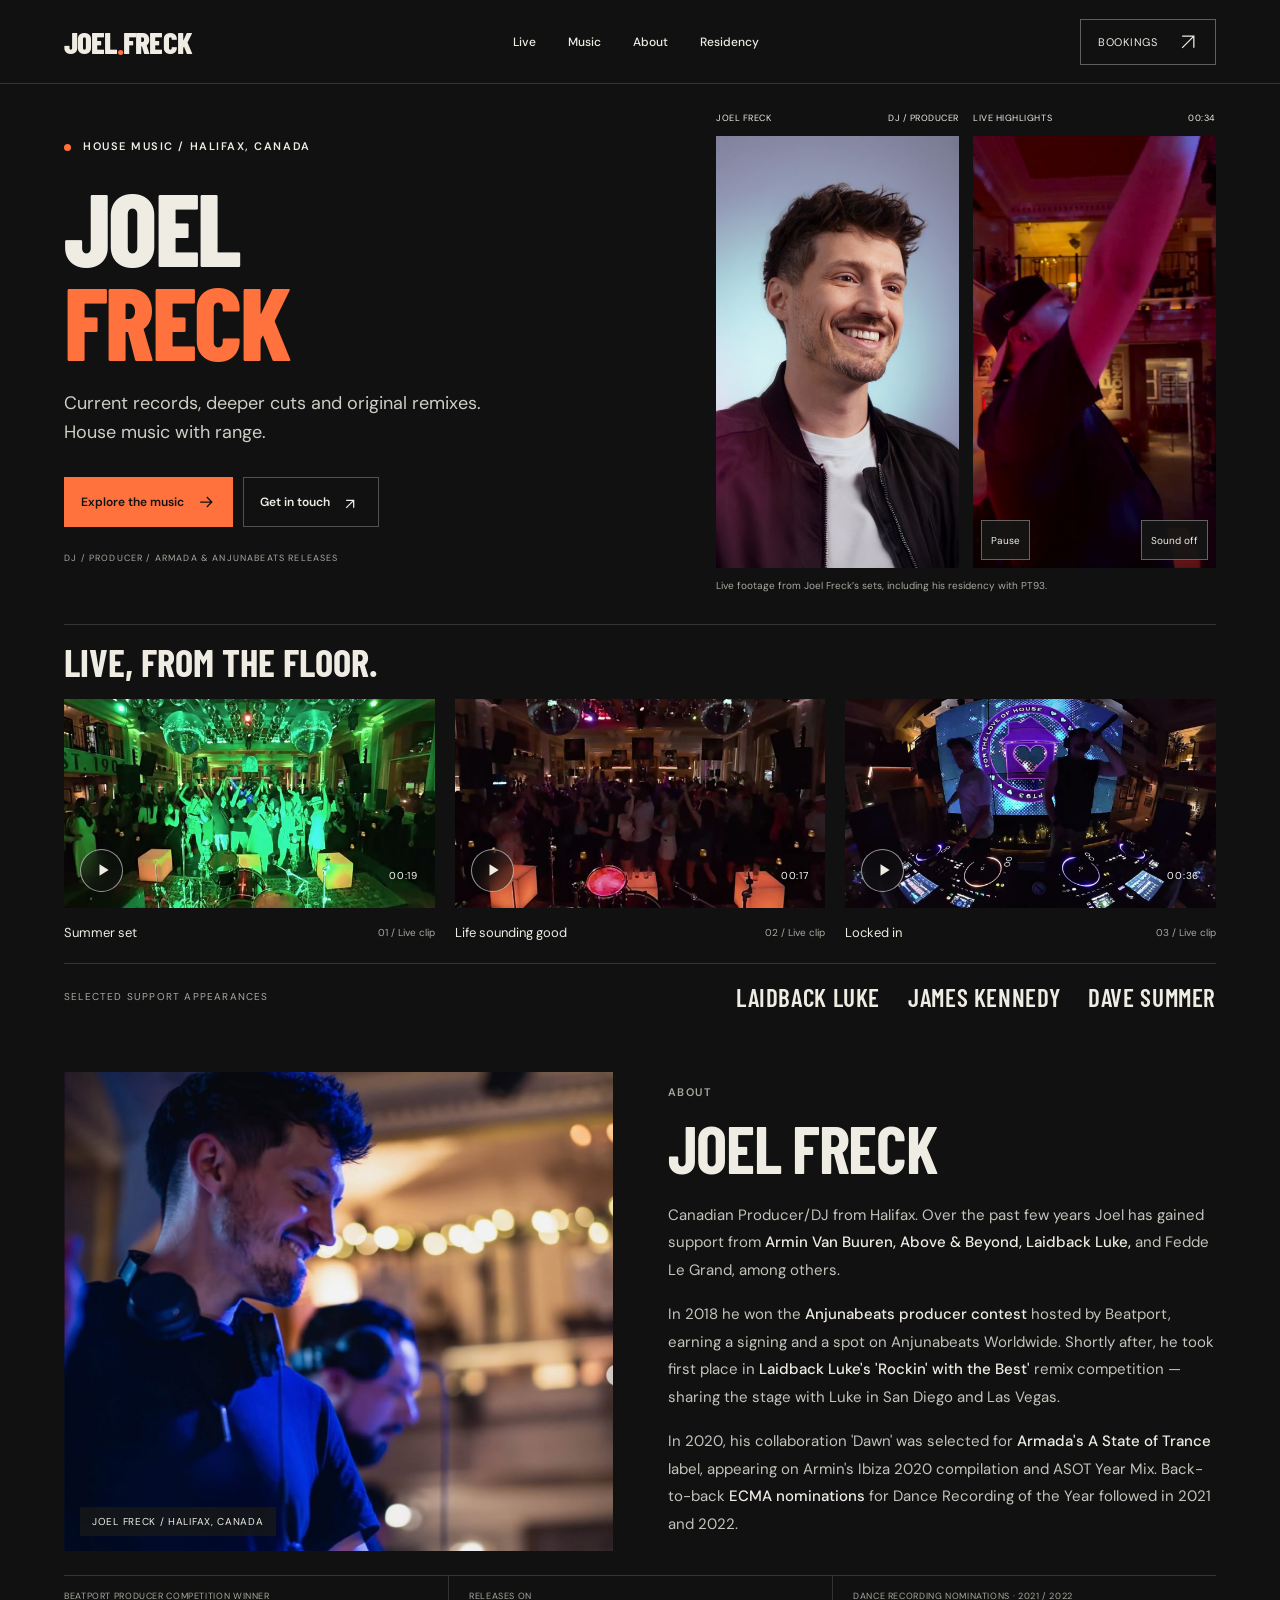
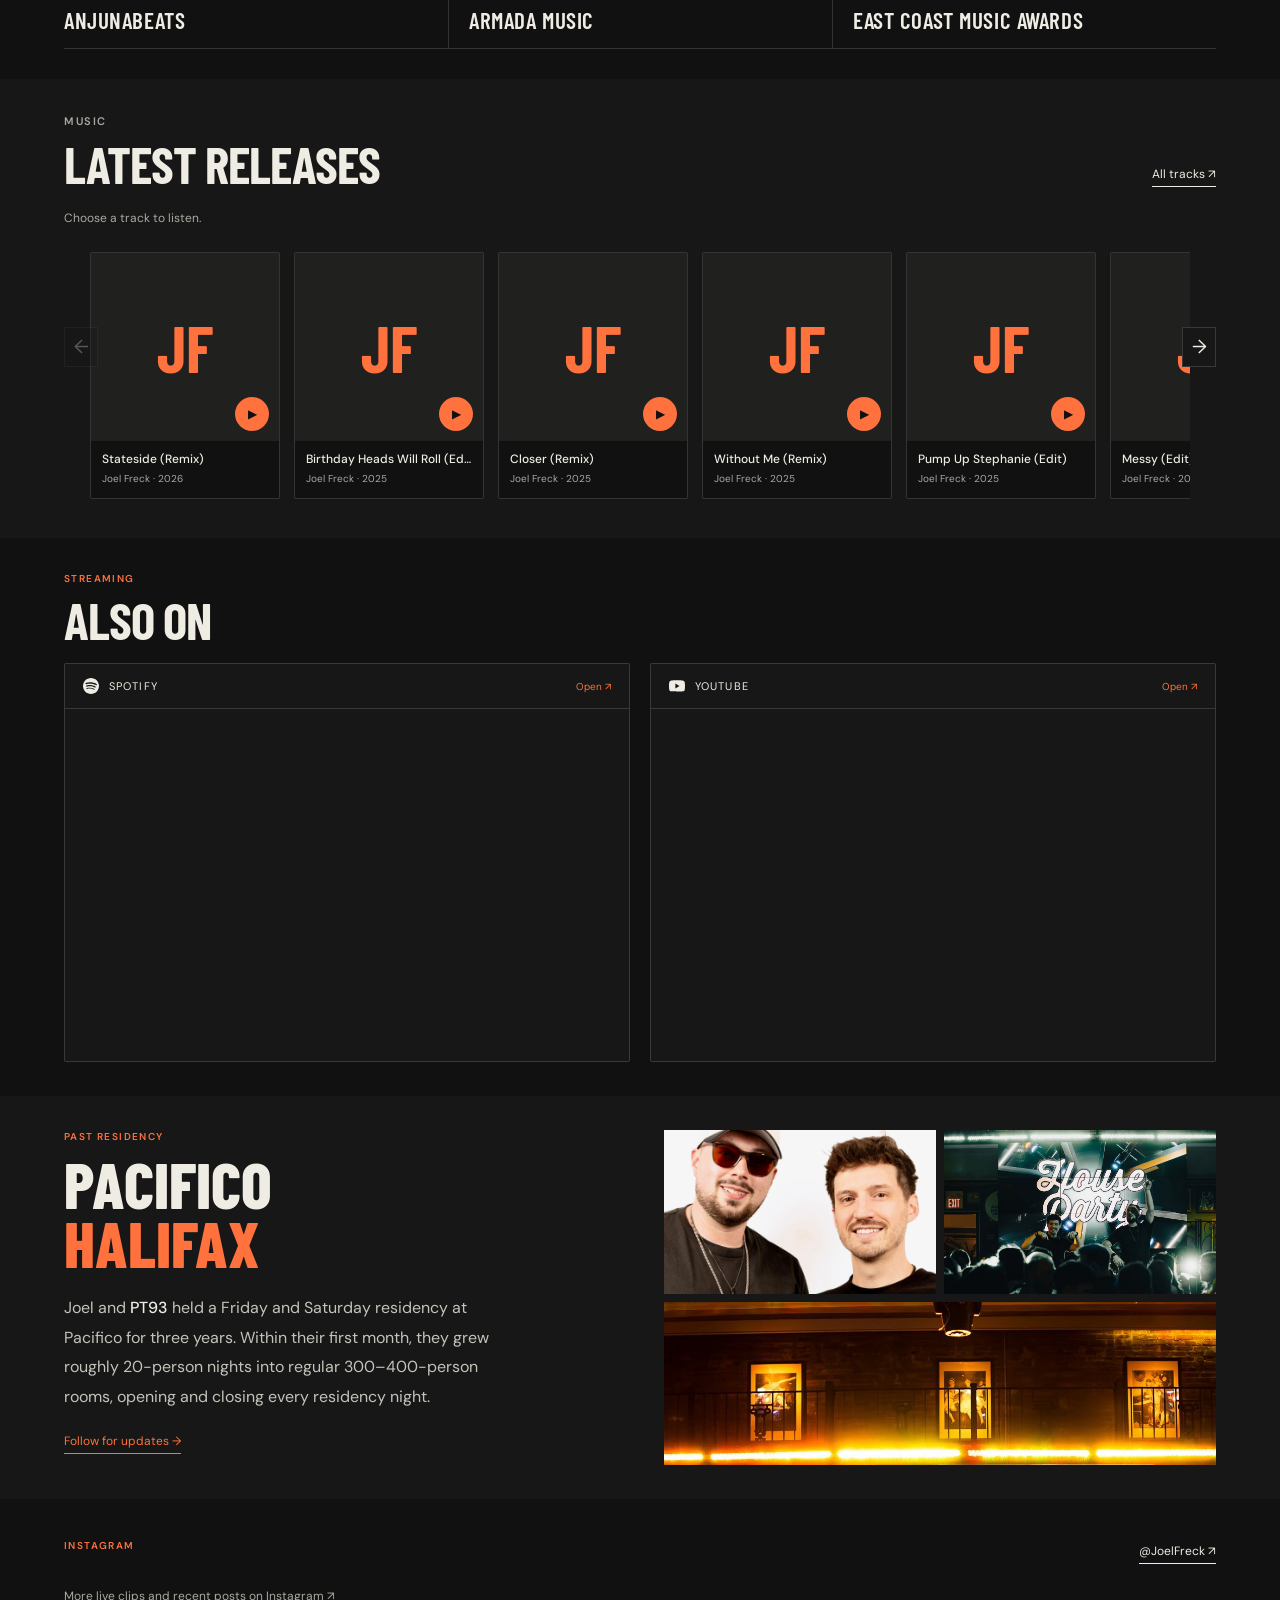
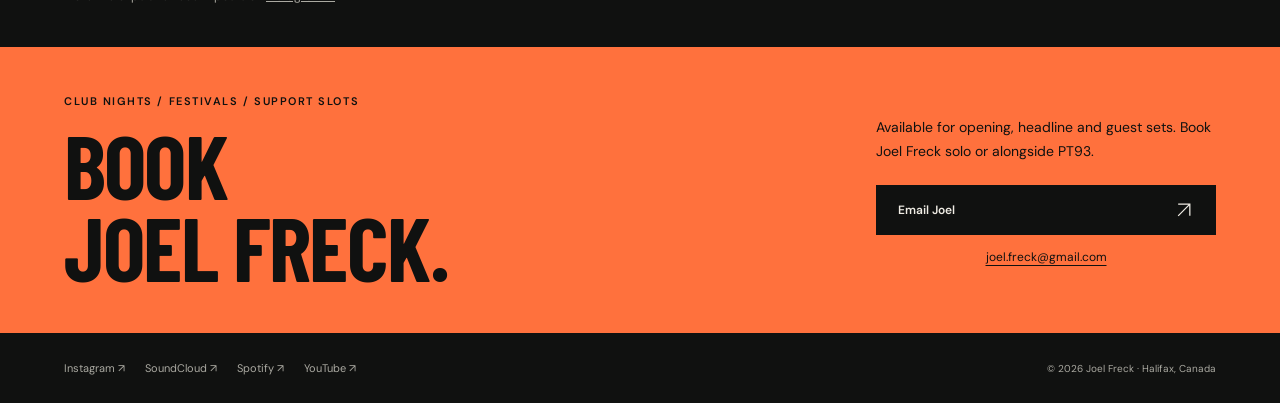
==== commit fdaab680: "Publish approved performance-led homepage Promote the approved studio preview to the homepage while " ====
--- a/index.html
+++ b/index.html
@@ -1,8 +1,9 @@
 <!DOCTYPE html>
 <html lang="en">
 <head>
-<meta charset="UTF-8">
-<meta name="viewport" content="width=device-width, initial-scale=1.0">
+  <meta charset="utf-8">
+  <meta name="viewport" content="width=device-width, initial-scale=1">
+  <meta name="theme-color" content="#101110">
 <title>Joel Freck — House Music DJ & Producer | Halifax, Canada</title>
 <meta name="description" content="Joel Freck is a Canadian house music DJ and producer from Halifax, Nova Scotia. Anjunabeats contest winner, Armada artist, ECMA nominated. Available for bookings across Canada and North America.">
 <meta name="keywords" content="Joel Freck, house music DJ Halifax, Halifax DJ, Halifax house music, Canadian house music DJ, Canadian DJ, house music Canada, tech house DJ Halifax, electronic music Halifax, Nova Scotia DJ, DJ Halifax Nova Scotia, house music Nova Scotia, Canadian electronic music, DJ Canada, house music producer Canada, Anjunabeats, Armada Music">
@@ -47,532 +48,290 @@
 }
 </script>
 
-<link rel="preconnect" href="https://fonts.googleapis.com">
-<link rel="preconnect" href="https://fonts.gstatic.com" crossorigin>
-<link href="https://fonts.googleapis.com/css2?family=Barlow+Condensed:wght@700;900&family=DM+Sans:ital,wght@0,300;0,400;0,500;1,300&display=swap" rel="stylesheet">
-<style>
-*, *::before, *::after { box-sizing: border-box; margin: 0; padding: 0; }
-:root {
-  --bg:#0f0d0b; --bg2:#181410; --bg3:#211c16;
-  --or:#f56a00; --or2:#ff8c3a; --gold:#c8922a;
-  --cream:#f0e6d6; --muted:#8a7d6e; --border:rgba(245,106,0,0.15);
-  --fd:'Barlow Condensed',sans-serif; --fb:'DM Sans',sans-serif;
-  --sp: 28px; /* section padding */
-}
-html { scroll-behavior: smooth; }
-body { background:var(--bg); color:var(--cream); font-family:var(--fb); overflow-x:hidden; }
-
-/* ── NAV ── */
-nav {
-  position:fixed; top:0; left:0; right:0; z-index:100;
-  display:flex; align-items:center; justify-content:space-between;
-  padding:0 44px; height:60px;
-  background:rgba(15,13,11,0.92); backdrop-filter:blur(16px);
-  border-bottom:1px solid var(--border);
-}
-.nav-logo { font-family:var(--fd); font-size:1.25rem; font-weight:900; letter-spacing:0.1em; text-transform:uppercase; color:var(--cream); text-decoration:none; }
-.nav-logo em { color:var(--or); font-style:normal; }
-.nav-center { display:flex; gap:32px; list-style:none; }
-.nav-center a { font-size:0.7rem; font-weight:500; letter-spacing:0.14em; text-transform:uppercase; color:var(--muted); text-decoration:none; transition:color 0.2s; }
-.nav-center a:hover { color:var(--or); }
-.nav-right { display:flex; align-items:center; gap:16px; }
-.nav-icon { color:var(--muted); text-decoration:none; display:flex; transition:color 0.2s; }
-.nav-icon:hover { color:var(--or); }
-.nav-icon svg { width:16px; height:16px; fill:currentColor; }
-.nav-contact-btn { font-size:0.68rem; font-weight:500; letter-spacing:0.12em; text-transform:uppercase; color:var(--bg); background:var(--or); padding:8px 20px; border-radius:2px; text-decoration:none; transition:background 0.2s; white-space:nowrap; cursor:pointer; border:none; font-family:var(--fb); }
-.nav-contact-btn:hover { background:var(--or2); }
-
-/* ── HERO ── */
-#home { padding-top:60px; display:grid; grid-template-columns:1fr 1fr; position:relative; overflow:hidden; max-width:1400px; margin-left:auto; margin-right:auto; }
-.hero-atm { position:absolute; inset:0; pointer-events:none; background: radial-gradient(ellipse 70% 60% at 15% 85%, rgba(245,106,0,0.09) 0%, transparent 60%), radial-gradient(ellipse 40% 50% at 60% 15%, rgba(200,146,42,0.06) 0%, transparent 65%); }
-.hero-lines { position:absolute; inset:0; pointer-events:none; opacity:0.5; overflow:hidden; }
-.hero-lines svg { width:100%; height:100%; }
-.hero-left { display:flex; flex-direction:column; justify-content:center; padding:72px 32px 72px 52px; position:relative; z-index:2; min-height:0; }
-.hero-right { position:relative; overflow:hidden; align-self:stretch; background:var(--bg3); display:flex; align-items:center; justify-content:center; }
-.hero-right::after { content:''; position:absolute; inset:0; background:linear-gradient(to right, var(--bg) 0%, transparent 12%), linear-gradient(to top, rgba(15,13,11,0.4) 0%, transparent 25%); }
-.hero-photo { width:100%; height:100%; object-fit:contain; object-position:center top; filter:brightness(0.88) contrast(1.05) saturate(0.95); display:block; }
-.hero-eyebrow { font-size:0.62rem; font-weight:500; letter-spacing:0.22em; text-transform:uppercase; color:var(--or); display:flex; align-items:center; gap:12px; margin-bottom:14px; }
-.hero-eyebrow::before { content:''; display:block; width:26px; height:1px; background:var(--or); }
-.hero-name { font-family:var(--fd); font-size:clamp(5rem,10vw,9.5rem); font-weight:900; line-height:0.86; text-transform:uppercase; letter-spacing:-0.01em; color:var(--cream); }
-.hero-name em { color:var(--or); font-style:normal; display:block; }
-.hero-sub { margin-top:20px; font-size:1rem; font-weight:300; font-style:italic; color:var(--muted); line-height:1.65; max-width:340px; }
-.hero-ctas { margin-top:28px; display:flex; gap:12px; align-items:center; flex-wrap:wrap; }
-.btn-p { font-size:0.72rem; font-weight:500; letter-spacing:0.12em; text-transform:uppercase; color:var(--bg); background:var(--or); padding:13px 28px; border-radius:2px; text-decoration:none; transition:background 0.2s; }
-.btn-p:hover { background:var(--or2); }
-.btn-g { font-size:0.72rem; font-weight:500; letter-spacing:0.12em; text-transform:uppercase; color:var(--cream); border:1px solid rgba(240,230,214,0.2); padding:13px 28px; border-radius:2px; text-decoration:none; transition:border-color 0.2s, color 0.2s; cursor:pointer; background:none; font-family:var(--fb); }
-.btn-g:hover { border-color:var(--or); color:var(--or); }
-.scroll-cue { display:none; }
-
-
-/* ── MORE LIVE CLIPS ── */
-.live-more { max-width:1100px; margin:44px auto 0; }
-.live-more-label { color:var(--or); font-size:0.65rem; font-weight:500; letter-spacing:0.16em; text-transform:uppercase; margin-bottom:14px; }
-.live-clips { display:grid; grid-template-columns:repeat(3,minmax(0,1fr)); gap:14px; }
-.live-clip { min-width:0; }
-.live-clip video { display:block; width:100%; aspect-ratio:16/9; object-fit:cover; background:var(--bg3); border:1px solid var(--border); }
-.live-clip figcaption { margin-top:8px; color:var(--muted); font-size:0.7rem; letter-spacing:0.04em; }
-@media (max-width:800px) { .live-clips { grid-template-columns:1fr; gap:22px; } .live-more { margin-top:36px; } }
-/* ── ABOUT ── */
-#about { padding:var(--sp) 44px; display:grid; grid-template-columns:1fr 1fr; gap:48px; align-items:stretch; background:var(--bg2); position:relative; overflow:hidden; }
-#about::before { content:''; position:absolute; top:-40%; right:-15%; width:600px; height:600px; border-radius:50%; background:radial-gradient(circle, rgba(245,106,0,0.06) 0%, transparent 70%); pointer-events:none; }
-.about-frame { height:100%; min-height:280px; background:var(--bg3); border:1px solid var(--border); overflow:hidden; position:relative; }
-.about-frame img { position:absolute; inset:0; width:100%; height:100%; object-fit:cover; object-position:center 20%; display:block; }
-.about-corner { position:absolute; top:-12px; right:-12px; width:44px; height:44px; border-top:1.5px solid var(--or); border-right:1.5px solid var(--or); opacity:0.4; }
-.about-wrap { position:relative; display:flex; flex-direction:column; }
-.slabel { font-size:0.62rem; font-weight:500; letter-spacing:0.22em; text-transform:uppercase; color:var(--or); display:flex; align-items:center; gap:12px; margin-bottom:14px; }
-.slabel::after { content:''; width:32px; height:1px; background:var(--or); opacity:0.5; }
-.stitle { font-family:var(--fd); font-size:clamp(2.5rem,5vw,4.5rem); font-weight:900; text-transform:uppercase; line-height:0.9; letter-spacing:0.02em; color:var(--cream); }
-.abody { margin-top:20px; font-size:0.97rem; font-weight:300; line-height:1.8; color:var(--muted); max-width:420px; }
-.abody p+p { margin-top:12px; }
-.abody strong { color:var(--cream); font-weight:400; }
-.tags { margin-top:20px; display:flex; gap:8px; flex-wrap:wrap; }
-.tag { font-size:0.62rem; font-weight:500; letter-spacing:0.14em; text-transform:uppercase; color:var(--or); border:1px solid var(--border); padding:5px 13px; border-radius:2px; }
-
-/* ── INSTAGRAM ── */
-#gram { padding:var(--sp) 44px; background:var(--bg); }
-.gram-hd { display:flex; justify-content:flex-end; margin-bottom:16px; }
-.gram-lnk { font-size:0.68rem; font-weight:500; letter-spacing:0.12em; text-transform:uppercase; color:var(--or); text-decoration:none; display:flex; align-items:center; gap:6px; transition:gap 0.2s; }
-.gram-lnk:hover { gap:10px; }
-.gram-outer { overflow:hidden; position:relative; }
-.gram-outer::after { content:''; position:absolute; top:0; right:0; bottom:0; width:80px; background:linear-gradient(to right, transparent, var(--bg)); pointer-events:none; z-index:2; }
-.gram-track { display:flex; gap:10px; animation:slide 30s linear infinite; width:max-content; }
-.gram-track:hover { animation-play-state:paused; }
-@keyframes slide { 0%{transform:translateX(0)} 100%{transform:translateX(-50%)} }
-.gram-card { width:200px; height:200px; flex-shrink:0; background:var(--bg3); border:1px solid var(--border); display:flex; flex-direction:column; align-items:center; justify-content:center; gap:8px; color:var(--muted); font-size:0.7rem; letter-spacing:0.08em; text-transform:uppercase; position:relative; overflow:hidden; cursor:pointer; transition:border-color 0.25s; }
-.gram-card:hover { border-color:rgba(245,106,0,0.4); }
-.gram-note { margin-top:12px; font-size:0.75rem; font-weight:300; font-style:italic; color:var(--muted); text-align:center; }
-.gram-note a { color:var(--or); text-decoration:none; }
-
-/* ── MUSIC ── */
-#music { padding:var(--sp) 44px; background:var(--bg2); position:relative; overflow:hidden; }
-#music::before { content:''; position:absolute; bottom:-25%; left:-10%; width:500px; height:500px; border-radius:50%; background:radial-gradient(circle, rgba(200,146,42,0.06) 0%, transparent 70%); pointer-events:none; }
-.music-hd { display:flex; justify-content:space-between; align-items:flex-end; margin-bottom:24px; flex-wrap:wrap; gap:16px; }
-
-/* Now playing bar */
-.now-bar { display:none; margin-bottom:20px; padding:16px 24px; background:var(--bg3); border:1px solid var(--border); border-radius:2px; flex-direction:column; align-items:center; gap:12px; }
-.now-bar.on { display:flex; }
-.now-dot { width:8px; height:8px; border-radius:50%; background:var(--or); flex-shrink:0; animation:pulse 1s ease-in-out infinite; }
-.now-top { display:flex; align-items:center; gap:10px; width:100%; justify-content:center; }
-.now-label { font-size:0.85rem; font-weight:400; color:var(--cream); white-space:nowrap; overflow:hidden; text-overflow:ellipsis; max-width:400px; text-align:center; }
-.now-controls { display:flex; align-items:center; gap:14px; }
-.now-btn { background:none; border:1px solid var(--border); border-radius:50%; width:38px; height:38px; display:flex; align-items:center; justify-content:center; cursor:pointer; color:var(--cream); transition:border-color 0.2s, color 0.2s; }
-.now-btn:hover { border-color:var(--or); color:var(--or); }
-.now-btn svg { width:14px; height:14px; fill:currentColor; }
-.now-btn.play-pause { width:46px; height:46px; background:var(--or); border-color:var(--or); }
-.now-btn.play-pause:hover { background:var(--or2); border-color:var(--or2); }
-.now-btn.play-pause svg { width:16px; height:16px; fill:var(--bg); margin-left:2px; }
-.now-btn.play-pause.paused svg { margin-left:0; }
-@keyframes pulse { 0%,100%{opacity:1} 50%{opacity:0.35} }
-
-/* SC carousel */
-.sc-wrap { position:relative; padding:0 28px; }
-.sc-viewport { overflow:hidden; }
-.sc-track { display:flex; gap:14px; transition:transform 0.4s cubic-bezier(0.25,0.46,0.45,0.94); width:max-content; }
-.sc-card { width:190px; flex-shrink:0; background:var(--bg); border:1px solid var(--border); border-radius:2px; overflow:hidden; cursor:pointer; position:relative; transition:border-color 0.25s; }
-.sc-card:hover { border-color:rgba(245,106,0,0.5); }
-.sc-card.playing { border-color:var(--or); }
-.sc-art-wrap { width:190px; height:190px; position:relative; overflow:hidden; background:var(--bg3); }
-.sc-art-wrap img { width:100%;height:100%;object-fit:cover;display:block; }
-.sc-play-btn { position:absolute; inset:0; display:flex; align-items:center; justify-content:center; background:rgba(0,0,0,0.4); opacity:0; transition:opacity 0.2s; }
-.sc-card:hover .sc-play-btn,.sc-card.playing .sc-play-btn { opacity:1; }
-.sc-play-icon { width:46px; height:46px; border-radius:50%; background:var(--or); display:flex; align-items:center; justify-content:center; }
-.sc-card.playing .sc-play-icon { background:var(--cream); }
-.sc-play-icon svg { width:18px; height:18px; fill:var(--cream); margin-left:3px; }
-.sc-card.playing .sc-play-icon svg { fill:var(--or); }
-.sc-info { padding:9px 11px 12px; }
-.sc-title { font-size:0.73rem; font-weight:500; color:var(--cream); white-space:nowrap; overflow:hidden; text-overflow:ellipsis; margin-bottom:2px; }
-.sc-meta { font-size:0.6rem; font-weight:300; color:var(--muted); }
-.sc-arrow { position:absolute; top:95px; z-index:3; width:36px; height:36px; border-radius:50%; background:var(--bg2); border:1px solid var(--border); color:var(--cream); font-size:1rem; cursor:pointer; display:flex; align-items:center; justify-content:center; transition:background 0.2s,border-color 0.2s; }
-.sc-arrow:hover:not(:disabled) { background:var(--bg3); border-color:var(--or); color:var(--or); }
-.sc-arrow:disabled { opacity:0.25; cursor:default; }
-.sc-arrow-l { left:0; }
-.sc-arrow-r { right:0; }
-
-/* ── STREAMING ── */
-#streaming { padding:var(--sp) 44px; background:var(--bg); }
-.stream-grid { display:grid; grid-template-columns:1fr 1fr; gap:20px; margin-top:20px; }
-.stream-card { background:var(--bg2); border:1px solid var(--border); border-radius:2px; overflow:hidden; }
-.stream-card-header { display:flex; align-items:center; justify-content:space-between; padding:14px 18px; border-bottom:1px solid var(--border); }
-.stream-label { display:flex; align-items:center; gap:10px; font-size:0.7rem; font-weight:500; letter-spacing:0.12em; text-transform:uppercase; color:var(--cream); }
-.stream-label svg { width:16px; height:16px; fill:currentColor; }
-.stream-open { font-size:0.6rem; font-weight:500; letter-spacing:0.12em; text-transform:uppercase; color:var(--or); text-decoration:none; transition:opacity 0.2s; }
-.stream-open:hover { opacity:0.6; }
-.stream-embed { width:100%; display:block; border:none; }
-
-/* ── CONTACT MODAL ── */
-.modal-bg { display:none; position:fixed; inset:0; z-index:200; background:rgba(10,8,6,0.88); backdrop-filter:blur(8px); align-items:center; justify-content:center; padding:20px; }
-.modal-bg.on { display:flex; }
-.modal { background:var(--bg2); border:1px solid var(--border); border-radius:2px; width:100%; max-width:520px; padding:40px; position:relative; }
-.modal-close { position:absolute; top:16px; right:20px; background:none; border:none; color:var(--muted); cursor:pointer; font-size:1.2rem; line-height:1; }
-.modal-close:hover { color:var(--cream); }
-.modal h2 { font-family:var(--fd); font-size:2.2rem; font-weight:900; text-transform:uppercase; color:var(--cream); margin-bottom:6px; }
-.modal p { font-size:0.85rem; font-weight:300; color:var(--muted); margin-bottom:24px; }
-.modal p a { color:var(--or); text-decoration:none; }
-.mform { display:flex; flex-direction:column; gap:14px; }
-.mfg { display:flex; flex-direction:column; gap:6px; }
-.mfg label { font-size:0.6rem; font-weight:500; letter-spacing:0.16em; text-transform:uppercase; color:var(--muted); }
-.mfg input,.mfg textarea { background:var(--bg3); border:1px solid var(--border); color:var(--cream); font-family:var(--fb); font-size:0.93rem; font-weight:300; padding:12px 14px; border-radius:2px; outline:none; transition:border-color 0.2s; width:100%; }
-.mfg input::placeholder,.mfg textarea::placeholder { color:rgba(138,125,110,0.4); }
-.mfg input:focus,.mfg textarea:focus { border-color:rgba(245,106,0,0.45); }
-.mfg textarea { resize:vertical; min-height:110px; line-height:1.6; }
-.mrow { display:grid; grid-template-columns:1fr 1fr; gap:12px; }
-.msbtn { font-family:var(--fb); font-size:0.72rem; font-weight:500; letter-spacing:0.14em; text-transform:uppercase; color:var(--bg); background:var(--or); border:none; padding:14px 28px; border-radius:2px; cursor:pointer; transition:background 0.2s; width:100%; margin-top:4px; }
-.msbtn:hover { background:var(--or2); }
-.modal-ok { display:none; text-align:center; padding:20px 0; }
-.modal-ok p { color:var(--cream); font-size:1rem; font-weight:300; }
-.modal-ok strong { color:var(--or); }
-
-/* ── FOOTER ── */
-footer { background:var(--bg); border-top:1px solid var(--border); padding:28px 44px; display:flex; justify-content:space-between; align-items:center; flex-wrap:wrap; gap:16px; }
-.flogo { font-family:var(--fd); font-size:1.1rem; font-weight:900; letter-spacing:0.1em; text-transform:uppercase; color:var(--cream); }
-.flogo em { color:var(--or); font-style:normal; }
-.flinks { display:flex; gap:18px; flex-wrap:wrap; }
-.flinks a { font-size:0.62rem; font-weight:500; letter-spacing:0.12em; text-transform:uppercase; color:var(--muted); text-decoration:none; transition:color 0.2s; }
-.flinks a:hover { color:var(--or); }
-.fcopy { font-size:0.62rem; color:var(--muted); }
-
-/* ── RESIDENCY ── */
-#residency { padding:var(--sp) 44px; background:var(--bg2); position:relative; overflow:hidden; }
-#residency::before { content:''; position:absolute; top:-30%; right:-10%; width:500px; height:500px; border-radius:50%; background:radial-gradient(circle, rgba(245,106,0,0.07) 0%, transparent 70%); pointer-events:none; }
-.res-grid { display:grid; grid-template-columns:1fr 1fr; gap:48px; align-items:stretch; margin-top:0; }
-.res-info {}
-.res-venue { font-family:var(--fd); font-size:clamp(2.8rem,4.5vw,4.8rem); font-weight:900; text-transform:uppercase; line-height:0.92; color:var(--cream); margin-bottom:16px; }
-.res-venue em { color:var(--or); font-style:normal; }
-.res-nights { display:flex; gap:8px; margin-bottom:20px; flex-wrap:wrap; }
-.res-night { font-size:0.72rem; font-weight:500; letter-spacing:0.14em; text-transform:uppercase; color:var(--bg); background:var(--or); padding:7px 18px; border-radius:2px; }
-.res-body { font-size:1.05rem; font-weight:300; line-height:1.8; color:var(--muted); max-width:420px; }
-.res-body strong { color:var(--cream); font-weight:400; }
-.res-cta { display:inline-flex; align-items:center; gap:8px; margin-top:24px; font-size:0.72rem; font-weight:500; letter-spacing:0.12em; text-transform:uppercase; color:var(--bg); background:var(--or); padding:12px 24px; border-radius:2px; text-decoration:none; transition:background 0.2s; }
-.res-cta:hover { background:var(--or2); }
-
-/* Photo collage */
-.res-collage { display:grid; grid-template-columns:1fr 1fr; grid-template-rows:1fr 1fr; gap:8px; height:100%; }
-.res-photo { background:var(--bg3); border:1px solid var(--border); overflow:hidden; position:relative; min-height:0; }
-.res-photo img { position:absolute; inset:0; width:100%; height:100%; object-fit:cover; display:block; filter:brightness(0.85) contrast(1.05); }
-.res-photo-ph { width:100%; height:100%; display:flex; flex-direction:column; align-items:center; justify-content:center; gap:8px; color:var(--muted); font-size:0.65rem; letter-spacing:0.1em; text-transform:uppercase; padding:20px; text-align:center; }
-.res-photo:nth-child(1) { grid-column:1/2; }
-.res-photo:nth-child(2) { grid-column:2/3; }
-.res-photo:nth-child(3) { grid-column:1/3; }
-
-/* ── LARGE SCREEN (1400px+) ── */
-@media (min-width:1400px) {
-  .hero-name { font-size:7rem; }
-  .hero-sub { font-size:1.15rem; max-width:400px; }
-  .stitle { font-size:3.8rem; }
-  .abody { font-size:1.1rem; max-width:480px; }
-  .res-venue { font-size:4.5rem; }
-  .res-body { font-size:1.2rem; }
-  .res-night { font-size:0.75rem; padding:7px 18px; }
-  #about { padding:32px 60px; }
-  #residency { padding:32px 60px; }
-  #music { padding:32px 60px; }
-  #streaming { padding:32px 60px; }
-  #gram { padding:24px 60px; }
-}
-
-/* ── MEDIUM-LARGE (1100px-1400px) ── */
-@media (min-width:1100px) and (max-width:1399px) {
-  .stitle { font-size:3.2rem; }
-  .abody { font-size:1.05rem; }
-  .res-venue { font-size:3.8rem; }
-  .res-body { font-size:1.15rem; }
-}
-
-/* ── MOBILE FIXES ── */
-@media (max-width:900px) {
-  #gram .ft { min-height:320px; }
-  #gram iframe { max-width:100%; }
-  nav { padding:0 16px; }
-  .nav-center { display:none; }
-  .nav-right { gap:10px; }
-  .nav-icon svg { width:18px; height:18px; }
-  #home { grid-template-columns:1fr 1fr; min-height:auto; }
-  .hero-left { padding:20px 12px 24px 20px; align-items:flex-start; text-align:left; justify-content:center; }
-  .hero-eyebrow { justify-content:flex-start; font-size:0.5rem; }
-  .hero-eyebrow::before { display:block; width:14px; }
-  .hero-name { text-align:left; font-size:clamp(2.6rem,11vw,5rem); }
-  .hero-sub { text-align:left; max-width:100%; font-size:0.78rem; }
-  .hero-ctas { justify-content:flex-start; gap:8px; }
-  .hero-ctas .btn-p, .hero-ctas .btn-g { padding:10px 14px; font-size:0.6rem; }
-  .hero-right { height:auto; min-height:240px; order:1; }
-  .hero-right::after { background:linear-gradient(to right, var(--bg) 0%, transparent 20%), linear-gradient(to top, rgba(15,13,11,0.4) 0%, transparent 30%); }
-  #about { grid-template-columns:1fr; padding:var(--sp) 24px; gap:24px; }
-  .about-wrap:first-child { display:none; }
-  #gram { padding:var(--sp) 20px; }
-  #music { padding:var(--sp) 20px; }
-  .sc-wrap { padding:0 28px; }
-  #streaming { padding:var(--sp) 20px; }
-  .stream-grid { grid-template-columns:1fr; }
-  #residency { padding:var(--sp) 24px; }
-  .res-grid { grid-template-columns:1fr; gap:32px; }
-  .res-info { order:1; }
-  .res-collage { order:2; min-height:400px; }
-  .res-photo { min-height:120px; }
-  footer { padding:24px 20px; flex-direction:column; align-items:flex-start; gap:16px; }
-  .modal { padding:28px 20px; }
-  .mrow { grid-template-columns:1fr; }
-}
-
-/* ── LIVE FOOTAGE ── */
-#live { padding:52px 44px 64px; background:var(--bg); border-top:1px solid var(--border); }
-.live-inner { max-width:1100px; margin:0 auto; display:grid; grid-template-columns:minmax(0,1fr) minmax(260px,340px); align-items:center; gap:clamp(32px,6vw,90px); }
-.live-copy .stitle { font-size:clamp(3.3rem,6vw,6rem); }
-.live-copy .stitle em { color:var(--or); font-style:normal; }
-.live-copy p { margin-top:24px; max-width:500px; color:var(--muted); font-size:1rem; line-height:1.8; font-weight:300; }
-.live-kicker { display:block; margin-top:28px; color:var(--or2); font-size:0.66rem; font-weight:500; letter-spacing:0.15em; text-transform:uppercase; }
-.live-main { position:relative; width:100%; aspect-ratio:9/16; overflow:hidden; background:var(--bg3); border:1px solid var(--border); box-shadow:0 22px 60px rgba(0,0,0,0.4); }
-.live-main video { display:block; width:100%; height:100%; object-fit:cover; }
-.live-controls { position:absolute; z-index:2; right:12px; bottom:12px; display:flex; gap:8px; }
-.live-controls button { background:rgba(15,13,11,0.88); border:1px solid rgba(240,230,214,0.4); color:var(--cream); padding:10px 12px; min-height:42px; font:500 0.68rem var(--fb); letter-spacing:0.05em; cursor:pointer; }
-.live-controls button:hover,.live-controls button:focus-visible { border-color:var(--or); color:var(--or2); }
-.live-controls button:focus-visible { outline:2px solid var(--or); outline-offset:2px; }
-@media (max-width:800px) { #live { padding:40px 20px 48px; } .live-inner { grid-template-columns:1fr; gap:28px; } .live-copy .stitle { font-size:clamp(3.1rem,13vw,5rem); } .live-copy p { margin-top:16px; } .live-main { width:min(100%,330px); margin:0 auto; } }
-</style>
+  <link rel="preconnect" href="https://fonts.googleapis.com">
+  <link rel="preconnect" href="https://fonts.gstatic.com" crossorigin>
+  <link href="https://fonts.googleapis.com/css2?family=Barlow+Condensed:wght@600;700;800;900&family=DM+Sans:wght@400;500;600;700&display=swap" rel="stylesheet">
+  <style>
+    :root{--ink:#101110;--paper:#efece4;--orange:#ff713d;--muted:#aaa9a1;--line:#ffffff25;--display:'Barlow Condensed',Impact,sans-serif;--body:'DM Sans',sans-serif;--gutter:clamp(22px,5vw,80px)}
+    *,*::before,*::after{box-sizing:border-box}
+    html{scroll-behavior:smooth;scroll-padding-top:90px}
+    body{margin:0;background:var(--ink);color:var(--paper);font-family:var(--body);font-size:16px;-webkit-font-smoothing:antialiased}
+    body.modal-open{overflow:hidden}
+    button,a,input{-webkit-tap-highlight-color:transparent}
+    button{font:inherit;cursor:pointer}
+    a{color:inherit;text-decoration:none}
+    button:focus-visible,a:focus-visible,video:focus-visible{outline:3px solid var(--orange);outline-offset:5px}
+    img,video{display:block;max-width:100%}
+    img{height:auto}
+    button{color:inherit}
+    svg{display:block;width:20px;height:20px;fill:none;stroke:currentColor;stroke-width:1.5}
+    .wrap{width:min(1440px,100%);margin-inline:auto;padding-inline:var(--gutter)}
+    .eyebrow{font-size:11px;line-height:1.6;font-weight:600;letter-spacing:.14em;text-transform:uppercase}
+    .skip{position:fixed;left:20px;top:-80px;padding:15px;background:var(--paper);color:var(--ink);z-index:100}
+    .skip:focus{top:20px}
+    .preview-note{display:flex;justify-content:space-between;gap:16px;padding-block:9px;color:#b7b8b0;font-size:10px;letter-spacing:.1em;text-transform:uppercase;border-bottom:1px solid var(--line)}
+    .preview-note a{text-decoration:underline;text-underline-offset:3px}
+    .site-header{border-bottom:1px solid var(--line)}
+    .nav{height:83px;display:flex;align-items:center;justify-content:space-between;gap:24px}
+    .wordmark{font-family:var(--display);font-size:31px;font-weight:800;line-height:1;letter-spacing:-.03em;white-space:nowrap}
+    .wordmark span{color:var(--orange)}
+    .nav-links{display:flex;align-items:center;gap:32px;font-size:12px;font-weight:500}
+    .nav-links a{padding-block:12px}
+    .nav-links a:hover{color:var(--orange)}
+    .nav-book{display:flex;gap:20px;align-items:center;border:1px solid #ffffff55;padding:12px 17px;min-height:44px;font-size:11px;letter-spacing:.07em;text-transform:uppercase;white-space:nowrap}
+    .nav-book:hover{background:var(--paper);color:var(--ink)}
+    .hero{display:grid;grid-template-columns:minmax(0,1.2fr) minmax(300px,.8fr);gap:clamp(30px,7vw,100px);padding-top:48px;padding-bottom:55px;align-items:center}
+    .hero-copy{padding-block:18px}
+    .hero-location{display:flex;align-items:center;gap:12px;margin:0 0 27px}
+    .orange-dot{width:7px;height:7px;display:inline-block;flex:none;background:var(--orange);border-radius:50%}
+    h1{font-family:var(--display);font-size:clamp(118px,15.1vw,224px);line-height:.76;letter-spacing:-.025em;text-transform:uppercase;font-weight:800;margin:0 0 34px}
+    h1 span{display:block}
+    h1 span:last-child{color:var(--orange);margin-top:7px}
+    .hero-description{font-size:clamp(17px,1.65vw,22px);line-height:1.6;max-width:440px;color:#cfcec6;margin:0}
+    .hero-actions{display:flex;flex-wrap:wrap;gap:14px;margin-top:30px}
+    .button{display:inline-flex;justify-content:center;align-items:center;gap:26px;min-height:50px;padding:14px 21px;font-size:12px;font-weight:600;border:1px solid transparent}
+    .button-primary{background:var(--orange);color:var(--ink)}
+    .button-primary:hover{background:#ff8c60}
+    .button-outline{border-color:#ffffff45}
+    .button-outline:hover{border-color:var(--paper)}
+    .hero-footnote{font-size:10px;letter-spacing:.13em;text-transform:uppercase;color:var(--muted);margin:33px 0 0}
+    .hero-film{width:min(100%,342px);justify-self:center;position:relative;isolation:isolate;margin:0}
+    .hero-film::before{content:'';position:absolute;inset:13px -13px -13px 13px;border:1px solid #ff713d65;z-index:-1}
+    .hero-film-top{display:flex;align-items:center;justify-content:space-between;gap:12px;font-size:10px;text-transform:uppercase;letter-spacing:.12em;margin-bottom:12px}
+    .hero-film-top span:first-child{display:flex;align-items:center;gap:8px}
+    .hero-film-frame{position:relative;aspect-ratio:9/16;background:#252623;overflow:hidden}
+    .hero-film video{width:100%;height:100%;object-fit:cover}
+    .hero-film-frame::after{content:'';position:absolute;inset:70% 0 0;background:linear-gradient(transparent,#0009);pointer-events:none}
+    .film-controls{position:absolute;z-index:1;inset:auto 12px 12px;display:flex;justify-content:space-between;gap:8px}
+    .film-controls button{display:flex;align-items:center;gap:8px;min-height:42px;padding:10px 13px;border:1px solid #ffffff55;background:#141514e8;font-size:11px}
+    .film-controls button:hover{background:var(--paper);color:var(--ink)}
+    .film-controls svg{width:15px;height:15px}
+    .hero-film figcaption{font-size:10px;line-height:1.65;color:var(--muted);margin-top:12px;max-width:330px}
+    .credentials{border-top:1px solid var(--line);border-bottom:1px solid var(--line);display:grid;grid-template-columns:repeat(3,1fr)}
+    .credential{padding:27px 30px 29px 0}
+    .credential+.credential{border-left:1px solid var(--line);padding-left:36px}
+    .credential small{display:block;font-size:10px;color:var(--muted);letter-spacing:.1em;text-transform:uppercase;margin-bottom:7px}
+    .credential strong{font-family:var(--display);font-size:34px;line-height:1.1;letter-spacing:.025em;text-transform:uppercase;font-weight:600}
+    .section{padding-block:85px}
+    .section-top{display:flex;justify-content:space-between;align-items:flex-end;gap:32px;margin-bottom:32px}
+    .section-index{display:flex;gap:15px;color:var(--muted);margin-bottom:16px}
+    .section-index span{color:var(--orange)}
+    h2{font-family:var(--display);font-size:clamp(58px,7.5vw,104px);font-weight:700;letter-spacing:-.02em;line-height:.91;text-transform:uppercase;margin:0}
+    .section-top p{max-width:365px;color:var(--muted);font-size:14px;line-height:1.75;margin:0 0 3px}
+    .clips{display:grid;grid-template-columns:repeat(3,minmax(0,1fr));gap:20px}
+    .clip{display:block;width:100%;padding:0;text-align:left;background:none;border:0}
+    .clip-image{aspect-ratio:16/10;position:relative;overflow:hidden;background:#242523}
+    .clip-image img{width:100%;height:100%;object-fit:cover;transition:transform .35s,filter .35s;filter:saturate(.85)}
+    .clip:hover img{transform:scale(1.035);filter:saturate(1.05)}
+    .clip-play{position:absolute;bottom:16px;left:16px;display:grid;place-items:center;width:43px;height:43px;border:1px solid #ffffff8f;border-radius:50%;background:#15151575;backdrop-filter:blur(8px)}
+    .clip:hover .clip-play{background:var(--orange);border-color:var(--orange);color:var(--ink)}
+    .clip-duration{position:absolute;bottom:26px;right:17px;font-size:10px;letter-spacing:.07em;color:#fff;text-shadow:0 1px 4px #000}
+    .clip-caption{display:flex;justify-content:space-between;align-items:center;padding-top:16px;gap:8px;font-size:13px}
+    .clip-caption span:last-child{font-size:10px;color:var(--muted)}
+    .support-line{margin-top:36px;padding-top:26px;border-top:1px solid var(--line);display:flex;justify-content:space-between;gap:22px;align-items:center}
+    .support-line>span{color:var(--muted);font-size:10px;letter-spacing:.12em;text-transform:uppercase;flex-shrink:0}
+    .support-names{display:flex;flex-wrap:wrap;gap:12px 28px;font-family:var(--display);font-weight:600;font-size:25px;letter-spacing:.025em;text-transform:uppercase}
+    .about{display:grid;grid-template-columns:1fr 1fr;gap:clamp(40px,7vw,110px);align-items:center}
+    .about-photo{margin:0;position:relative}
+    .about-photo img{width:100%;aspect-ratio:4/5;object-fit:cover;object-position:center 34%}
+    .about-photo figcaption{position:absolute;bottom:15px;left:16px;font-size:10px;background:#181918c9;padding:8px 12px;letter-spacing:.07em;text-transform:uppercase}
+    .about-copy h2{font-size:clamp(56px,5.7vw,80px);margin-bottom:30px}
+    .about-copy p{font-size:14px;line-height:1.85;color:#c4c3bb;margin:0 0 20px}
+    .about-copy p.lead{font-size:20px;line-height:1.6;color:var(--paper)}
+    .about-stats{border-top:1px solid var(--line);margin-top:32px;padding-top:23px;display:grid;grid-template-columns:1fr 1fr;gap:24px}
+    .about-stats strong{display:block;font:700 49px/1 var(--display);color:var(--orange)}
+    .about-stats span{display:block;font-size:11px;color:var(--muted);line-height:1.6;margin-top:8px;max-width:155px}
+    .booking{background:var(--orange);color:var(--ink);padding-block:66px}
+    .booking-inner{display:flex;justify-content:space-between;gap:48px;align-items:center}
+    .booking .eyebrow{margin:0 0 14px}
+    .booking h2{font-size:clamp(68px,8vw,110px)}
+    .booking-right{max-width:340px}
+    .booking-right p{font-size:14px;line-height:1.75;margin:0 0 21px}
+    .booking .button{background:var(--ink);color:var(--paper);width:100%;justify-content:space-between}
+    .booking .button:hover{background:#32352f}
+    .booking-email{display:block;margin-top:14px;font-size:12px;text-align:center;text-decoration:underline;text-underline-offset:4px}
+    .footer{padding-block:28px;display:flex;align-items:center;justify-content:space-between;gap:25px;font-size:11px;color:var(--muted)}
+    .socials{display:flex;gap:20px;flex-wrap:wrap}
+    .socials a:hover{color:var(--paper)}
+    .footer small{font-size:10px}
+    dialog{border:1px solid #ffffff35;padding:0;background:var(--ink);color:var(--paper);width:min(1060px,calc(100% - 32px));max-height:calc(100dvh - 32px);overflow:auto}
+    dialog::backdrop{background:#000e;backdrop-filter:blur(8px)}
+    .dialog-top{display:flex;justify-content:space-between;align-items:center;gap:20px;padding:15px 20px;border-bottom:1px solid var(--line)}
+    .dialog-top h2{font:500 15px var(--body);text-transform:none;letter-spacing:0}
+    .dialog-close{background:none;border:1px solid #ffffff40;display:flex;align-items:center;gap:9px;font-size:11px;padding:8px 12px;min-height:40px}
+    .dialog-close:hover{background:var(--paper);color:var(--ink)}
+    dialog video{width:100%;aspect-ratio:16/9;max-height:75dvh;background:#000;object-fit:contain}
+    .media-status{font-size:12px;line-height:1.5;margin:0;padding:10px 20px;color:var(--muted)}
+    .media-status:empty{display:none}
+    @media(min-width:1600px){.hero{padding-top:58px;padding-bottom:65px}.hero-film{width:360px}}
+    @media(min-width:721px) and (max-height:800px){.hero{padding-top:30px;padding-bottom:35px}.hero-film{width:280px}.hero-copy{padding-block:0}h1{font-size:clamp(112px,12vw,176px);margin-bottom:26px}.hero-location{margin-bottom:20px}.hero-footnote{margin-top:24px}}
+    @media(max-width:1000px){.nav-links{gap:20px}.hero{gap:40px;grid-template-columns:minmax(0,1fr) minmax(270px,.85fr)}h1{font-size:clamp(112px,16vw,164px)}.hero-description{font-size:17px}.hero-actions{gap:10px}.button{gap:18px;padding-inline:17px}.credentials .credential{padding-left:20px}.credentials .credential:first-child{padding-left:0}.credential strong{font-size:28px}.music-grid{gap:35px}.about{gap:40px}}
+    @media(max-width:720px){html{scroll-padding-top:20px}.preview-note{font-size:9px}.nav{height:70px;gap:12px}.nav-links{display:none}.wordmark{font-size:28px}.nav-book{font-size:10px;padding:10px 12px;gap:12px}.hero{grid-template-columns:1fr;padding-top:35px;padding-bottom:40px;gap:38px}.hero-copy{padding:0}.hero-location{font-size:10px;margin-bottom:25px}h1{font-size:clamp(108px,27vw,180px);line-height:.78;margin-bottom:27px}.hero-description{max-width:440px;font-size:17px}.hero-actions{margin-top:22px}.hero-footnote{margin-top:24px;font-size:9px}.hero-film{width:min(100%,310px)}.credentials{grid-template-columns:1fr}.credential,.credentials .credential,.credentials .credential:first-child{padding:19px 0;display:flex;align-items:center;justify-content:space-between;gap:15px}.credential+.credential{border-left:0;border-top:1px solid var(--line)}.credential small{font-size:9px;margin:0;max-width:140px}.credential strong{font-size:26px;text-align:right}.section{padding-block:53px}.section-top{display:block;margin-bottom:26px}.section-top p{margin-top:20px;font-size:13px}.section-index{font-size:10px;margin-bottom:13px}h2{font-size:65px}.clips{grid-template-columns:1fr;gap:28px}.clip-image{aspect-ratio:16/9}.clip-caption{padding-top:12px}.support-line{display:block;margin-top:29px}.support-names{margin-top:15px;gap:8px 20px;font-size:23px}.music-grid{grid-template-columns:1fr;gap:24px;margin-top:30px}.music-art{aspect-ratio:1.2/1}.art-bottom strong{font-size:63px}.music-player{min-height:0}.track{padding-block:19px}.track-name{font-size:17px}.music-links{font-size:11px}.about{grid-template-columns:1fr;gap:32px}.about-photo img{aspect-ratio:1/1;object-position:center 32%}.about-copy h2{font-size:62px;margin-bottom:23px}.about-copy p.lead{font-size:18px}.about-copy p{font-size:13px}.about-stats{margin-top:25px}.booking{padding-block:50px}.booking-inner{display:block}.booking h2{font-size:76px}.booking-right{margin-top:28px;max-width:none}.booking-right p{font-size:13px}.booking .button{max-width:420px}.booking-email{text-align:left;margin-top:19px}.footer{display:block;padding-block:25px}.socials{gap:16px;margin-bottom:22px}.footer small{line-height:1.8}.dialog-top{padding:12px}.dialog-top h2{font-size:13px}}
+    @media(prefers-reduced-motion:reduce){html{scroll-behavior:auto}*,*::before,*::after{animation:none!important;transition:none!important}}
+
+    /* Second direction: the original site body, a performance-led opening. */
+    :root{--bg:var(--ink);--bg2:#161716;--bg3:#20211f;--or:var(--orange);--or2:#ff946d;--cream:var(--paper);--border:var(--line);--fd:var(--display);--fb:var(--body)}
+    .hero{grid-template-columns:minmax(250px,1.15fr) minmax(240px,1fr) minmax(230px,.78fr);gap:32px;padding-block:42px;align-items:center}
+    .hero-copy{padding:0}.hero h1{font-size:clamp(76px,8vw,112px);line-height:.85;margin-bottom:25px}
+    .hero-description{font-size:18px}.hero-actions{gap:10px}.hero-actions .button{padding:13px 16px;gap:12px}
+    .hero-footnote{font-size:9px;line-height:1.8;margin-top:23px}
+    .hero-portrait{margin:0;align-self:center;min-width:0}.hero-portrait img{width:100%;height:365px;object-fit:cover;object-position:57% center}
+    .hero-portrait figcaption{display:flex;justify-content:space-between;gap:10px;font-size:12px;margin-top:14px}
+    .hero-portrait figcaption span{font-size:10px;color:var(--muted)}
+    .hero-film{width:100%;max-width:270px}.hero-film::before{display:none}
+    .hero-film-frame{background:#191a18}.hero-film figcaption{font-size:10px}
+    .section{padding-block:58px}#live h2{font-size:clamp(54px,5.5vw,76px)}
+    .credential{padding-block:20px}.credential strong{font-size:28px}
+    .about{align-items:stretch;gap:55px}.about-photo{min-height:360px}
+    .about-photo img{position:absolute;inset:0;height:100%;width:100%;object-fit:cover;object-position:center 25%;aspect-ratio:auto}
+    .about-copy{padding-block:12px}.about-copy h2{font-size:66px;margin:0 0 24px}
+    .about-copy p{font-size:15px;line-height:1.85;margin:0 0 16px}.about-copy p:last-child{margin-bottom:0}.about-copy strong{color:var(--paper);font-weight:500}
+    .legacy-section{padding-block:34px}.legacy-section h2{font-size:clamp(38px,4vw,54px);margin:0}
+    .legacy-section .slabel{font-size:10px;font-weight:600;letter-spacing:.14em;text-transform:uppercase;color:var(--orange);margin-bottom:12px}
+    .music-hd{display:flex;justify-content:space-between;align-items:end;gap:20px;margin-bottom:22px}.music-hd .section-index{margin-bottom:10px}
+    .text-link{font-size:12px;display:inline-block;border-bottom:1px solid currentColor;padding-bottom:4px}.text-link:hover{color:var(--orange)}
+    #music,#residency{background:var(--bg2)}
+    .music-player{margin-bottom:18px}.music-player iframe{width:100%;height:166px;display:block;border:0}.music-player [hidden]{display:none}
+    .player-placeholder,#music-status{font-size:12px;color:var(--muted);margin:0;line-height:1.6}#music-status:empty{display:none}
+    .track-external{display:block;font-size:11px;color:var(--muted);margin-top:10px;text-decoration:underline;text-underline-offset:3px}
+    .sc-wrap{position:relative;padding-inline:26px}.sc-viewport{overflow-x:auto;scrollbar-width:none;scroll-snap-type:x mandatory}.sc-viewport::-webkit-scrollbar{display:none}
+    .sc-track{display:flex;gap:14px;width:max-content;padding:5px 0}.sc-card{display:block;width:190px;flex:none;padding:0;border:1px solid var(--line);border-radius:2px;background:var(--ink);text-align:left;scroll-snap-align:start}
+    .sc-card:hover,.sc-card[aria-pressed="true"]{border-color:var(--orange)}.sc-card:focus-visible{outline-offset:1px}
+    .sc-art-wrap{display:block;height:188px;position:relative;overflow:hidden;background:var(--bg3)}.sc-art-wrap img{width:100%;height:100%;object-fit:cover}
+    .art-placeholder{height:100%;display:grid;place-items:center;font:700 65px var(--display);color:var(--orange)}
+    .sc-play-btn{position:absolute;right:10px;bottom:10px;border-radius:50%;width:34px;height:34px;display:grid;place-items:center;font-size:12px;background:var(--orange);color:var(--ink)}
+    .sc-info{display:block;padding:10px 11px 13px}.sc-title{display:block;font-size:12px;font-weight:500;overflow:hidden;text-overflow:ellipsis;white-space:nowrap}.sc-meta{display:block;font-size:10px;color:var(--muted);margin-top:5px}
+    .sc-arrow{position:absolute;top:80px;z-index:2;width:34px;height:40px;border:1px solid var(--line);background:var(--bg2);color:var(--paper);font-size:19px}.sc-arrow-l{left:0}.sc-arrow-r{right:0}.sc-arrow:disabled{opacity:.3;cursor:default}
+    .stream-grid{display:grid;grid-template-columns:1fr 1fr;gap:20px;margin-top:20px}.stream-card{border:1px solid var(--line);overflow:hidden;border-radius:2px;background:var(--bg2)}
+    .stream-card-header{display:flex;align-items:center;justify-content:space-between;padding:14px 18px;border-bottom:1px solid var(--line)}
+    .stream-label{display:flex;align-items:center;gap:10px;font-size:11px;letter-spacing:.1em;text-transform:uppercase}.stream-label svg{width:16px;height:16px;fill:currentColor;stroke:none}.stream-open{font-size:10px;color:var(--orange)}
+    .stream-embed{width:100%;height:352px;border:0;display:block}
+    .res-grid{display:grid;grid-template-columns:1fr 1fr;gap:48px;align-items:stretch}
+    .res-venue{font:800 clamp(48px,5vw,68px)/.92 var(--display);text-transform:uppercase;margin:0 0 20px}.res-venue em{font-style:normal;color:var(--orange)}
+    .res-body{font-size:16px;line-height:1.85;color:#c4c3bb;max-width:440px;margin:0}.res-body strong{font-weight:500;color:var(--paper)}
+    .res-cta{display:inline-block;font-size:12px;color:var(--orange);margin-top:22px;border-bottom:1px solid currentColor;padding-bottom:4px}
+    .res-collage{display:grid;grid-template-columns:1fr 1fr;grid-template-rows:1fr 1fr;gap:8px;min-height:335px}
+    .res-photo{position:relative;overflow:hidden;background:var(--bg3)}.res-photo img{position:absolute;inset:0;width:100%;height:100%;object-fit:cover}.res-photo:nth-child(3){grid-column:1/3}
+    #gram{padding-block:40px;overflow:hidden}.gram-note{font-size:12px;color:var(--muted);line-height:1.7;margin:20px 0 0}.gram-note a{text-decoration:underline}
+    .booking{padding-block:46px}.booking h2{font-size:clamp(62px,7vw,90px)}
+    @media(min-width:1600px){.hero-film{max-width:290px}.hero-portrait img{height:415px}}
+    @media(max-width:1100px){.hero{grid-template-columns:1fr 1fr;gap:26px}.hero-copy{grid-column:1/-1}.hero h1{font-size:80px;line-height:.85;margin-bottom:18px}.hero h1 span{display:inline}.hero h1 span+span{margin-left:12px}.hero-location{margin-bottom:18px}.hero-description{max-width:600px}.hero-footnote{margin-top:18px}.hero-film{max-width:260px}.hero-portrait{max-width:440px;justify-self:center;width:100%}.hero-portrait img{height:350px}}
+    @media(max-width:720px){.hero{grid-template-columns:minmax(0,1fr) minmax(0,1fr);gap:22px 14px;padding-block:28px}.hero-copy{grid-column:1/-1}.hero h1{font-size:clamp(65px,16vw,90px)}.hero-description{font-size:16px}.hero-actions{margin-top:20px}.hero-portrait img{height:auto;aspect-ratio:4/5;object-position:56% center}.hero-portrait figcaption{display:block;font-size:11px;line-height:1.7}.hero-portrait figcaption span{display:block}.hero-film{max-width:none}.hero-film-top{font-size:8px;letter-spacing:.05em;gap:5px}.hero-film-top .orange-dot{display:none}.film-controls{position:static;display:flex;gap:4px;background:#161716;padding:6px 0}.film-controls button{padding:8px 6px;font-size:10px;min-height:40px;justify-content:center;flex:1}.film-controls svg{display:none}.hero-film-frame{aspect-ratio:auto;overflow:visible}.hero-film video{aspect-ratio:9/16;height:auto}.hero-film-frame::after{display:none}.hero-film figcaption{font-size:9px}.section{padding-block:38px}.about{gap:27px}.about-photo{min-height:0;aspect-ratio:4/3}.about-copy h2{font-size:55px}.about-copy p{font-size:14px}.legacy-section{padding-block:28px}.legacy-section h2{font-size:40px}.music-hd{align-items:center}.stream-grid{grid-template-columns:1fr}.stream-embed{height:352px}.res-grid{grid-template-columns:1fr;gap:28px}.res-collage{min-height:330px}.res-body{font-size:14px}.booking h2{font-size:66px}.sc-wrap{padding-inline:18px}.music-player{margin-bottom:14px}}
+
+
+    /* Keep the portrait and all performance footage together. */
+    .hero{grid-template-columns:minmax(0,1fr) minmax(0,500px);gap:48px;padding-block:26px 12px}
+    .hero-copy{grid-column:auto}
+    .hero-media{display:grid;grid-template-columns:repeat(2,minmax(0,1fr));gap:10px 14px;align-items:start;width:100%;justify-self:end}
+    .hero-media .hero-portrait,.hero-media .hero-film{width:100%;max-width:none;margin:0;align-self:start}
+    .hero-media .hero-film-top{height:16px;margin:0 0 10px;font-size:9px;letter-spacing:.06em}
+    .hero-media .hero-film-top .orange-dot{display:none}
+    .hero-media .hero-portrait img{width:100%;height:auto;aspect-ratio:9/16;object-fit:cover;object-position:53% center}
+    .hero-media .hero-film-frame{aspect-ratio:9/16;overflow:hidden}
+    .hero-media .hero-film video{height:100%;aspect-ratio:9/16;object-fit:cover}
+    .hero-media-caption{grid-column:1/-1;margin:0;color:var(--muted);font-size:10px;line-height:1.6}
+    .hero-media .film-controls{position:absolute;inset:auto 8px 8px;padding:0;gap:5px;background:none}
+    .hero-media .film-controls button{font-size:10px;padding:8px 9px;min-height:40px}
+    .hero-media .film-controls svg{display:none}
+    #live{padding-top:18px;padding-bottom:28px}
+    #live .section-top{margin:0 0 18px;display:block;border-top:1px solid var(--line);padding-top:18px}
+    #live h2{font-size:clamp(28px,3vw,40px);line-height:1;letter-spacing:0}
+    #live .clip-image{aspect-ratio:16/9}
+    #live .support-line{margin-top:22px;padding-top:18px}
+    #about{padding-block:32px 24px}
+    .credentials-after-about{padding-bottom:30px}
+    .credentials-after-about .credential{padding:14px 20px}
+    .credentials-after-about .credential:first-child{padding-left:0}
+    .credentials-after-about .credential small{font-size:9px;letter-spacing:.07em;line-height:1.5;margin-bottom:5px}
+    .credentials-after-about .credential strong{font-size:23px}
+    @media(max-width:1100px) and (min-width:721px){.hero{grid-template-columns:minmax(0,1fr) minmax(0,430px);gap:28px}.hero h1 span{display:block}.hero h1 span+span{margin-left:0}.hero h1{font-size:80px}.hero-description{font-size:16px}.hero-actions{flex-direction:column;align-items:start}}
+    @media(max-width:720px){.hero{grid-template-columns:1fr;gap:20px;padding-block:22px 8px}.hero-copy{grid-column:auto}.hero-media{max-width:400px;justify-self:center;gap:9px 12px}.hero-media .hero-film-top{font-size:8px;letter-spacing:0}.hero-media .hero-portrait .hero-film-top span:last-child{display:none}.hero-media .film-controls{inset:auto 5px 5px}.hero-media .film-controls button{padding:7px 4px;min-height:40px}.hero-media-caption{font-size:10px}#live{padding-block:12px 24px}#live .section-top{padding-top:14px;margin-bottom:16px}#live h2{font-size:30px}.credentials-after-about .credential,.credentials-after-about .credential:first-child{padding:12px 0}.credentials-after-about .credential small{margin:0;max-width:160px}.credentials-after-about .credential strong{font-size:21px}.credentials-after-about{padding-bottom:24px}}
+  </style>
 </head>
 <body>
-
-<!-- CONTACT MODAL -->
-<div class="modal-bg" id="modalBg" onclick="closeModal(event)">
-  <div class="modal">
-    <button class="modal-close" onclick="closeModalDirect()">✕</button>
-    <h2>Get in Touch</h2>
-    <p>Bookings, collabs, press — or email directly at <a href="mailto:joel.freck@gmail.com">joel.freck@gmail.com</a></p>
-    <form class="mform" id="contactForm" onsubmit="sendMsg(event)">
-      <div class="mrow">
-        <div class="mfg"><label>First name</label><input type="text" name="fname" placeholder="Your name" required></div>
-        <div class="mfg"><label>Last name</label><input type="text" name="lname" placeholder="Last name"></div>
-      </div>
-      <div class="mfg"><label>Email</label><input type="email" name="email" placeholder="you@example.com" required></div>
-      <div class="mfg"><label>Message</label><textarea name="message" placeholder="What's up?" required></textarea></div>
-      <button type="submit" class="msbtn">Send →</button>
-    </form>
-    <div class="modal-ok" id="modalOk">
-      <p>Done! Joel will get back to you soon.<br><strong>joel.freck@gmail.com</strong></p>
-    </div>
-  </div>
-</div>
-
-<!-- NAV -->
-<nav>
-  <a href="#home" class="nav-logo">Joel<em>.</em>Freck</a>
-  <ul class="nav-center">
-    <li><a href="#live">Live</a></li>
-    <li><a href="#about">About</a></li>
-    <li><a href="#residency">Residency</a></li>
-    <li><a href="#music">Music</a></li>
-    <li><a href="#streaming">Streaming</a></li>
-  </ul>
-  <div class="nav-right">
-    <a href="https://open.spotify.com/artist/2UDLunvKgvTASh2DzxWgXj" target="_blank" class="nav-icon" title="Spotify">
-      <svg viewBox="0 0 24 24"><path d="M12 0C5.4 0 0 5.4 0 12s5.4 12 12 12 12-5.4 12-12S18.66 0 12 0zm5.521 17.34c-.24.359-.66.48-1.021.24-2.82-1.74-6.36-2.101-10.561-1.141-.418.122-.779-.179-.899-.539-.12-.421.18-.78.54-.9 4.56-1.021 8.52-.6 11.64 1.32.42.18.479.659.301 1.02zm1.44-3.3c-.301.42-.841.6-1.262.3-3.239-1.98-8.159-2.58-11.939-1.38-.479.12-1.02-.12-1.14-.6-.12-.48.12-1.021.6-1.141C9.6 9.9 15 10.561 18.72 12.84c.361.181.54.78.241 1.2zm.12-3.36C15.24 8.4 8.82 8.16 5.16 9.301c-.6.179-1.2-.181-1.38-.721-.18-.601.18-1.2.72-1.381 4.26-1.26 11.28-1.02 15.721 1.621.539.3.719 1.02.419 1.56-.299.421-1.02.599-1.559.3z"/></svg>
-    </a>
-    <a href="https://soundcloud.com/joelfreck" target="_blank" class="nav-icon" title="SoundCloud">
-      <svg viewBox="0 0 24 24"><path d="M1.175 12.225c-.574 0-1.055.466-1.055 1.05 0 .57.466 1.036 1.04 1.036.585 0 1.056-.466 1.056-1.05.015-.6-.456-1.036-1.041-1.036zm2.579-2.055c-.45 0-.81.36-.81.81v2.34c0 .39.315.705.705.705.39 0 .705-.315.705-.705V10.98c0-.45-.36-.81-.81-.81zm2.235-1.65c-.45 0-.81.36-.81.81v4.8c0 .45.36.81.81.81.45 0 .81-.36.81-.81v-4.8c0-.45-.36-.81-.81-.81zm2.235-1.74c-.45 0-.81.36-.81.81v6.54c0 .45.36.81.81.81.45 0 .81-.36.81-.81V7.59c0-.45-.36-.81-.81-.81zm2.25-1.59c-.45 0-.81.36-.81.81v8.13c0 .45.36.81.81.81.45 0 .81-.36.81-.81V5.99c0-.45-.36-.81-.81-.81zm9.885 4.125c-.345 0-.66.09-.96.225C19.05 3.21 17.31 1.68 15.21 1.68c-1.185 0-2.265.465-3.045 1.215v9.66c0 .45.36.81.81.81h7.41c2.1 0 3.81-1.71 3.81-3.81 0-2.085-1.695-3.795-3.81-3.795z"/></svg>
-    </a>
-    <a href="https://www.instagram.com/JoelFreck/" target="_blank" class="nav-icon" title="Instagram">
-      <svg viewBox="0 0 24 24"><path d="M12 2.163c3.204 0 3.584.012 4.85.07 3.252.148 4.771 1.691 4.919 4.919.058 1.265.069 1.645.069 4.849 0 3.205-.012 3.584-.069 4.849-.149 3.225-1.664 4.771-4.919 4.919-1.266.058-1.644.07-4.85.07-3.204 0-3.584-.012-4.849-.07-3.26-.149-4.771-1.699-4.919-4.92-.058-1.265-.07-1.644-.07-4.849 0-3.204.013-3.583.07-4.849.149-3.227 1.664-4.771 4.919-4.919 1.266-.057 1.645-.069 4.849-.069zM12 0C8.741 0 8.333.014 7.053.072 2.695.272.273 2.69.073 7.052.014 8.333 0 8.741 0 12c0 3.259.014 3.668.072 4.948.2 4.358 2.618 6.78 6.98 6.98C8.333 23.986 8.741 24 12 24c3.259 0 3.668-.014 4.948-.072 4.354-.2 6.782-2.618 6.979-6.98.059-1.28.073-1.689.073-4.948 0-3.259-.014-3.667-.072-4.947-.196-4.354-2.617-6.78-6.979-6.98C15.668.014 15.259 0 12 0zm0 5.838a6.162 6.162 0 100 12.324 6.162 6.162 0 000-12.324zM12 16a4 4 0 110-8 4 4 0 010 8zm6.406-11.845a1.44 1.44 0 100 2.881 1.44 1.44 0 000-2.881z"/></svg>
-    </a>
-    <a href="https://www.youtube.com/joelfreck" target="_blank" class="nav-icon" title="YouTube">
-      <svg viewBox="0 0 24 24"><path d="M23.498 6.186a3.016 3.016 0 00-2.122-2.136C19.505 3.545 12 3.545 12 3.545s-7.505 0-9.377.505A3.017 3.017 0 00.502 6.186C0 8.07 0 12 0 12s0 3.93.502 5.814a3.016 3.016 0 002.122 2.136c1.871.505 9.376.505 9.376.505s7.505 0 9.377-.505a3.015 3.015 0 002.122-2.136C24 15.93 24 12 24 12s0-3.93-.502-5.814zM9.545 15.568V8.432L15.818 12l-6.273 3.568z"/></svg>
-    </a>
-    <a href="https://www.facebook.com/JoelFreck/" target="_blank" class="nav-icon" title="Facebook">
-      <svg viewBox="0 0 24 24"><path d="M24 12.073c0-6.627-5.373-12-12-12s-12 5.373-12 12c0 5.99 4.388 10.954 10.125 11.854v-8.385H7.078v-3.47h3.047V9.43c0-3.007 1.792-4.669 4.533-4.669 1.312 0 2.686.235 2.686.235v2.953H15.83c-1.491 0-1.956.925-1.956 1.874v2.25h3.328l-.532 3.47h-2.796v8.385C19.612 23.027 24 18.062 24 12.073z"/></svg>
-    </a>
-    <button class="nav-contact-btn" onclick="openModal()">Contact</button>
-  </div>
-</nav>
-
-<!-- HERO -->
-<section id="home">
-  <div class="hero-atm"></div>
-  <div class="hero-lines">
-    <svg viewBox="0 0 700 900" preserveAspectRatio="xMidYMid slice" xmlns="http://www.w3.org/2000/svg">
-      <defs>
-        <linearGradient id="lg1" x1="0%" y1="0%" x2="100%" y2="100%"><stop offset="0%" stop-color="#f56a00" stop-opacity="0.25"/><stop offset="100%" stop-color="#c8922a" stop-opacity="0"/></linearGradient>
-        <linearGradient id="lg2" x1="100%" y1="0%" x2="0%" y2="100%"><stop offset="0%" stop-color="#c8922a" stop-opacity="0.15"/><stop offset="100%" stop-color="#f56a00" stop-opacity="0"/></linearGradient>
-      </defs>
-      <path d="M-80,400 C80,280 220,560 400,400 S640,160 780,360" stroke="url(#lg1)" stroke-width="2" fill="none"/>
-      <path d="M-40,600 C140,460 300,680 480,540 S700,300 820,480" stroke="url(#lg1)" stroke-width="1.2" fill="none"/>
-      <path d="M60,200 C160,380 80,580 300,640 S580,440 720,560" stroke="url(#lg2)" stroke-width="1" fill="none"/>
-      <ellipse cx="140" cy="320" rx="100" ry="60" fill="rgba(245,106,0,0.025)" transform="rotate(-20,140,320)"/>
-    </svg>
-  </div>
-  <div class="hero-left">
-    <div class="hero-eyebrow">Halifax, Canada · DJ · Producer</div>
-    <h1 class="hero-name">Joel<em>Freck</em></h1>
-    <p class="hero-sub">Anjunabeats winner. Armada artist. ECMA nominated. House music from Halifax to festival mainstages.</p>
-    <div class="hero-ctas">
-      <a href="#live" class="btn-p">Watch Live</a>
-      <button class="btn-g" onclick="openModal()">Contact</button>
-    </div>
-    <div class="scroll-cue">Scroll</div>
-  </div>
-  <div class="hero-right">
-    <img class="hero-photo" src="JFFULL.png" alt="Joel Freck - House Music DJ and Producer from Halifax Canada" style="object-position:center top;">
-  </div>
-</section>
-
-<!-- LIVE FOOTAGE -->
-<section id="live" aria-labelledby="live-title">
-  <div class="live-inner">
-    <div class="live-copy">
-      <div class="slabel">Live footage</div>
-      <h2 class="stitle" id="live-title">See the<br><em>room.</em></h2>
-      <p>Live footage from Joel Freck’s sets, including his residency with PT93.</p>
-      <span class="live-kicker">Joel Freck · performance highlights</span>
-    </div>
-    <div class="live-main">
-      <video id="livePromo" src="joel-pt93-promo-web.mp4" autoplay muted loop playsinline preload="metadata" poster="joel-pt93-promo-poster.jpg" aria-label="Joel Freck live performance highlights with PT93"></video>
-      <div class="live-controls">
-        <button type="button" id="livePlayToggle" aria-label="Pause video">Pause</button>
-        <button type="button" id="liveSoundToggle" aria-label="Turn sound on" aria-pressed="false">Sound off</button>
-      </div>
-    </div>
-  </div>
-  <div class="live-more">
-    <div class="live-more-label">More live clips</div>
-    <div class="live-clips">
-      <figure class="live-clip"><video controls playsinline preload="none" poster="summer-live-poster.jpg" aria-label="Summer live clip"><source src="summer-live-web.mp4" type="video/mp4"></video><figcaption>Summer set</figcaption></figure>
-      <figure class="live-clip"><video controls playsinline preload="none" poster="life-sounding-good-live-poster.jpg" aria-label="Life Sounding Good live clip"><source src="life-sounding-good-live-web.mp4" type="video/mp4"></video><figcaption>Life sounding good</figcaption></figure>
-      <figure class="live-clip"><video controls playsinline preload="none" poster="shiver-live-poster.jpg" aria-label="Locked In live clip"><source src="shiver-live-web.mp4" type="video/mp4"></video><figcaption>Locked in</figcaption></figure>
-    </div>
-  </div>
-</section>
-
-<!-- ABOUT -->
-<section id="about">
-  <div class="about-wrap">
-    <div class="about-corner"></div>
-    <div class="about-frame">
-      <img src="JF_Pacif.png" alt="Joel Freck DJ performing live Halifax">
-    </div>
-  </div>
-  <div class="about-wrap">
-    <div class="slabel">About</div>
-    <h2 class="stitle">Joel<br>Freck</h2>
-    <div class="abody">
+  <a class="skip" href="#main">Skip to content</a>
+  <header class="site-header">
+    <nav class="wrap nav" aria-label="Main navigation">
+      <a class="wordmark" href="#main" aria-label="Joel Freck home">JOEL<span>.</span>FRECK</a>
+      <div class="nav-links"><a href="#live">Live</a><a href="#music">Music</a><a href="#about">About</a><a href="#residency">Residency</a></div>
+      <a class="nav-book" href="#booking">Bookings <svg aria-hidden="true" viewBox="0 0 24 24"><path d="M5 19 19 5M5 5h14v14"/></svg></a>
+    </nav>
+  </header>
+  <main id="main">
+    <section class="wrap hero" aria-labelledby="artist-name">
+      <div class="hero-copy">
+        <p class="eyebrow hero-location"><span class="orange-dot"></span>House music / Halifax, Canada</p>
+        <h1 id="artist-name"><span>Joel</span><span>Freck</span></h1>
+        <p class="hero-description">Current records, deeper cuts and original remixes. House music with range.</p>
+        <div class="hero-actions">
+          <a class="button button-primary" href="#music">Explore the music <svg aria-hidden="true" viewBox="0 0 24 24"><path d="M5 12h14m-6-6 6 6-6 6"/></svg></a>
+          <a class="button button-outline" href="#booking">Get in touch <svg aria-hidden="true" viewBox="0 0 24 24"><path d="M5 19 14 10M5 10h9v9"/></svg></a>
+        </div>
+        <p class="hero-footnote">DJ / Producer / Armada &amp; Anjunabeats releases</p>
+      </div>
+      <div class="hero-media"><figure class="hero-portrait"><div class="hero-film-top"><span>Joel Freck</span><span>DJ / Producer</span></div><img src="JFFULL.png" width="1151" height="977" alt="Joel Freck" fetchpriority="high"></figure>
+      <figure class="hero-film">
+        <div class="hero-film-top"><span><span class="orange-dot"></span>Live highlights</span><span>00:34</span></div>
+        <div class="hero-film-frame">
+          <video id="hero-video" muted loop playsinline preload="metadata" poster="joel-pt93-promo-poster.jpg" aria-label="Joel Freck performance highlights with PT93"><source src="joel-pt93-promo-web.mp4" type="video/mp4"></video>
+          <div class="film-controls">
+            <button id="hero-play" type="button" aria-label="Play highlight video">Play</button>
+            <button id="hero-sound" type="button" aria-pressed="false" aria-label="Turn sound on"><svg aria-hidden="true" viewBox="0 0 24 24"><path d="m11 4-6 5H2v6h3l6 5V4zm5 5 5 6m0-6-5 6"/></svg><span>Sound off</span></button>
+          </div>
+        </div>
+      </figure><p class="hero-media-caption">Live footage from Joel Freck’s sets, including his residency with PT93.</p></div>
+    </section>
+    <section id="live" class="wrap section" aria-labelledby="live-title">
+      <div class="section-top">
+        <h2 id="live-title">Live, from the floor.</h2>
+      </div>
+      <div class="clips">
+        <button class="clip" type="button" data-video="summer-live-web.mp4" data-title="Summer set" data-poster="summer-live-poster.jpg" aria-label="Watch Summer set, 19 seconds">
+          <div class="clip-image"><img src="summer-live-poster.jpg" width="1280" height="720" loading="lazy" alt="Crowd dancing under green lights"><span class="clip-play"><svg aria-hidden="true" viewBox="0 0 24 24"><path d="m9 5 11 7-11 7Z" fill="currentColor" stroke="none"/></svg></span><span class="clip-duration">00:19</span></div>
+          <div class="clip-caption"><span>Summer set</span><span>01 / Live clip</span></div>
+        </button>
+        <button class="clip" type="button" data-video="life-sounding-good-live-web.mp4" data-title="Life sounding good" data-poster="life-sounding-good-live-poster.jpg" aria-label="Watch Life sounding good, 17 seconds">
+          <div class="clip-image"><img src="life-sounding-good-live-poster.jpg" width="1280" height="720" loading="lazy" alt="A full dance floor during a Joel Freck and PT93 set"><span class="clip-play"><svg aria-hidden="true" viewBox="0 0 24 24"><path d="m9 5 11 7-11 7Z" fill="currentColor" stroke="none"/></svg></span><span class="clip-duration">00:17</span></div>
+          <div class="clip-caption"><span>Life sounding good</span><span>02 / Live clip</span></div>
+        </button>
+        <button class="clip" type="button" data-video="shiver-live-web.mp4" data-title="Locked in" data-poster="shiver-live-poster.jpg" aria-label="Watch Locked in, 36 seconds">
+          <div class="clip-image"><img src="shiver-live-poster.jpg" width="1280" height="720" loading="lazy" alt="Joel Freck and PT93 performing behind the decks"><span class="clip-play"><svg aria-hidden="true" viewBox="0 0 24 24"><path d="m9 5 11 7-11 7Z" fill="currentColor" stroke="none"/></svg></span><span class="clip-duration">00:36</span></div>
+          <div class="clip-caption"><span>Locked in</span><span>03 / Live clip</span></div>
+        </button>
+      </div>
+      <div class="support-line"><span>Selected support appearances</span><div class="support-names"><span>Laidback Luke</span><span>James Kennedy</span><span>Dave Summer</span></div></div>
+    </section>
+<section id="about" class="wrap section about" aria-labelledby="about-title"><figure class="about-photo"><img src="JF_Pacif.png" width="1214" height="1533" loading="lazy" alt="Joel Freck behind the decks"><figcaption>Joel Freck / Halifax, Canada</figcaption></figure><div class="about-copy"><div class="eyebrow section-index">About</div><h2 id="about-title">Joel Freck</h2>
       <p>Canadian Producer/DJ from Halifax. Over the past few years Joel has gained support from <strong>Armin Van Buuren, Above &amp; Beyond, Laidback Luke,</strong> and Fedde Le Grand, among others.</p>
       <p>In 2018 he won the <strong>Anjunabeats producer contest</strong> hosted by Beatport, earning a signing and a spot on Anjunabeats Worldwide. Shortly after, he took first place in <strong>Laidback Luke's 'Rockin' with the Best'</strong> remix competition — sharing the stage with Luke in San Diego and Las Vegas.</p>
       <p>In 2020, his collaboration 'Dawn' was selected for <strong>Armada's A State of Trance</strong> label, appearing on Armin's Ibiza 2020 compilation and ASOT Year Mix. Back-to-back <strong>ECMA nominations</strong> for Dance Recording of the Year followed in 2021 and 2022.</p>
+    </div></section>
+    <div class="wrap credentials-after-about">
+      <div class="credentials" aria-label="Selected credentials">
+        <div class="credential"><small>Beatport producer competition winner</small><strong>Anjunabeats</strong></div>
+        <div class="credential"><small>Releases on</small><strong>Armada Music</strong></div>
+        <div class="credential"><small>Dance recording nominations · 2021 / 2022</small><strong>East Coast Music Awards</strong></div>
+      </div>
     </div>
-    <div class="tags">
-      <span class="tag">Halifax, CA</span>
-      <span class="tag">Anjunabeats</span>
-      <span class="tag">Armada</span>
-      <span class="tag">ECMA Nominated</span>
-    </div>
-  </div>
-</section>
-
-<!-- INSTAGRAM STRIP - moved below About -->
-<section id="gram" style="padding:var(--sp) 44px; background:var(--bg);">
-  <div style="display:flex;justify-content:space-between;align-items:center;margin-bottom:16px;flex-wrap:wrap;gap:12px;">
-    <div class="slabel" style="margin-bottom:0;">Instagram</div>
-    <a href="https://www.instagram.com/JoelFreck/" target="_blank" class="gram-lnk">@JoelFreck →</a>
-  </div>
-
-  <!-- Fouita live Instagram feed -->
-  <div data-key="Masonry Instagram Feed" class="ft" id="ftvm7yswh"></div>
-  <script src="https://wdg.fouita.com/widgets/0x43f496.js"></script>
-
-  <!-- Fallback placeholder (hidden once Fouita loads) -->
-  <div id="gram-fallback" class="gram-outer" style="display:none;">
-    <div class="gram-track">
-      <div class="gram-card"><svg viewBox="0 0 24 24" width="24" height="24" fill="currentColor" style="opacity:0.15"><path d="M12 2.163c3.204 0 3.584.012 4.85.07 3.252.148 4.771 1.691 4.919 4.919.058 1.265.069 1.645.069 4.849 0 3.205-.012 3.584-.069 4.849-.149 3.225-1.664 4.771-4.919 4.919-1.266.058-1.644.07-4.85.07-3.204 0-3.584-.012-4.849-.07-3.26-.149-4.771-1.699-4.919-4.92-.058-1.265-.07-1.644-.07-4.849 0-3.204.013-3.583.07-4.849.149-3.227 1.664-4.771 4.919-4.919 1.266-.057 1.645-.069 4.849-.069zM12 0C8.741 0 8.333.014 7.053.072 2.695.272.273 2.69.073 7.052.014 8.333 0 8.741 0 12c0 3.259.014 3.668.072 4.948.2 4.358 2.618 6.78 6.98 6.98C8.333 23.986 8.741 24 12 24c3.259 0 3.668-.014 4.948-.072 4.354-.2 6.782-2.618 6.979-6.98.059-1.28.073-1.689.073-4.948 0-3.259-.014-3.667-.072-4.947-.196-4.354-2.617-6.78-6.979-6.98C15.668.014 15.259 0 12 0zm0 5.838a6.162 6.162 0 100 12.324 6.162 6.162 0 000-12.324zM12 16a4 4 0 110-8 4 4 0 010 8zm6.406-11.845a1.44 1.44 0 100 2.881 1.44 1.44 0 000-2.881z"/></svg><span style="font-size:0.6rem;color:var(--muted);letter-spacing:0.08em;">Photo</span></div>
-      <div class="gram-card"><svg viewBox="0 0 24 24" width="24" height="24" fill="currentColor" style="opacity:0.15"><path d="M12 2.163c3.204 0 3.584.012 4.85.07 3.252.148 4.771 1.691 4.919 4.919.058 1.265.069 1.645.069 4.849 0 3.205-.012 3.584-.069 4.849-.149 3.225-1.664 4.771-4.919 4.919-1.266.058-1.644.07-4.85.07-3.204 0-3.584-.012-4.849-.07-3.26-.149-4.771-1.699-4.919-4.92-.058-1.265-.07-1.644-.07-4.849 0-3.204.013-3.583.07-4.849.149-3.227 1.664-4.771 4.919-4.919 1.266-.057 1.645-.069 4.849-.069zM12 0C8.741 0 8.333.014 7.053.072 2.695.272.273 2.69.073 7.052.014 8.333 0 8.741 0 12c0 3.259.014 3.668.072 4.948.2 4.358 2.618 6.78 6.98 6.98C8.333 23.986 8.741 24 12 24c3.259 0 3.668-.014 4.948-.072 4.354-.2 6.782-2.618 6.979-6.98.059-1.28.073-1.689.073-4.948 0-3.259-.014-3.667-.072-4.947-.196-4.354-2.617-6.78-6.979-6.98C15.668.014 15.259 0 12 0zm0 5.838a6.162 6.162 0 100 12.324 6.162 6.162 0 000-12.324zM12 16a4 4 0 110-8 4 4 0 010 8zm6.406-11.845a1.44 1.44 0 100 2.881 1.44 1.44 0 000-2.881z"/></svg><span style="font-size:0.6rem;color:var(--muted);letter-spacing:0.08em;">Photo</span></div>
-      <div class="gram-card"><svg viewBox="0 0 24 24" width="24" height="24" fill="currentColor" style="opacity:0.15"><path d="M12 2.163c3.204 0 3.584.012 4.85.07 3.252.148 4.771 1.691 4.919 4.919.058 1.265.069 1.645.069 4.849 0 3.205-.012 3.584-.069 4.849-.149 3.225-1.664 4.771-4.919 4.919-1.266.058-1.644.07-4.85.07-3.204 0-3.584-.012-4.849-.07-3.26-.149-4.771-1.699-4.919-4.92-.058-1.265-.07-1.644-.07-4.849 0-3.204.013-3.583.07-4.849.149-3.227 1.664-4.771 4.919-4.919 1.266-.057 1.645-.069 4.849-.069zM12 0C8.741 0 8.333.014 7.053.072 2.695.272.273 2.69.073 7.052.014 8.333 0 8.741 0 12c0 3.259.014 3.668.072 4.948.2 4.358 2.618 6.78 6.98 6.98C8.333 23.986 8.741 24 12 24c3.259 0 3.668-.014 4.948-.072 4.354-.2 6.782-2.618 6.979-6.98.059-1.28.073-1.689.073-4.948 0-3.259-.014-3.667-.072-4.947-.196-4.354-2.617-6.78-6.979-6.98C15.668.014 15.259 0 12 0zm0 5.838a6.162 6.162 0 100 12.324 6.162 6.162 0 000-12.324zM12 16a4 4 0 110-8 4 4 0 010 8zm6.406-11.845a1.44 1.44 0 100 2.881 1.44 1.44 0 000-2.881z"/></svg><span style="font-size:0.6rem;color:var(--muted);letter-spacing:0.08em;">Photo</span></div>
-      <div class="gram-card"><svg viewBox="0 0 24 24" width="24" height="24" fill="currentColor" style="opacity:0.15"><path d="M12 2.163c3.204 0 3.584.012 4.85.07 3.252.148 4.771 1.691 4.919 4.919.058 1.265.069 1.645.069 4.849 0 3.205-.012 3.584-.069 4.849-.149 3.225-1.664 4.771-4.919 4.919-1.266.058-1.644.07-4.85.07-3.204 0-3.584-.012-4.849-.07-3.26-.149-4.771-1.699-4.919-4.92-.058-1.265-.07-1.644-.07-4.849 0-3.204.013-3.583.07-4.849.149-3.227 1.664-4.771 4.919-4.919 1.266-.057 1.645-.069 4.849-.069zM12 0C8.741 0 8.333.014 7.053.072 2.695.272.273 2.69.073 7.052.014 8.333 0 8.741 0 12c0 3.259.014 3.668.072 4.948.2 4.358 2.618 6.78 6.98 6.98C8.333 23.986 8.741 24 12 24c3.259 0 3.668-.014 4.948-.072 4.354-.2 6.782-2.618 6.979-6.98.059-1.28.073-1.689.073-4.948 0-3.259-.014-3.667-.072-4.947-.196-4.354-2.617-6.78-6.979-6.98C15.668.014 15.259 0 12 0zm0 5.838a6.162 6.162 0 100 12.324 6.162 6.162 0 000-12.324zM12 16a4 4 0 110-8 4 4 0 010 8zm6.406-11.845a1.44 1.44 0 100 2.881 1.44 1.44 0 000-2.881z"/></svg><span style="font-size:0.6rem;color:var(--muted);letter-spacing:0.08em;">Photo</span></div>
-      <div class="gram-card"><svg viewBox="0 0 24 24" width="24" height="24" fill="currentColor" style="opacity:0.15"><path d="M12 2.163c3.204 0 3.584.012 4.85.07 3.252.148 4.771 1.691 4.919 4.919.058 1.265.069 1.645.069 4.849 0 3.205-.012 3.584-.069 4.849-.149 3.225-1.664 4.771-4.919 4.919-1.266.058-1.644.07-4.85.07-3.204 0-3.584-.012-4.849-.07-3.26-.149-4.771-1.699-4.919-4.92-.058-1.265-.07-1.644-.07-4.849 0-3.204.013-3.583.07-4.849.149-3.227 1.664-4.771 4.919-4.919 1.266-.057 1.645-.069 4.849-.069zM12 0C8.741 0 8.333.014 7.053.072 2.695.272.273 2.69.073 7.052.014 8.333 0 8.741 0 12c0 3.259.014 3.668.072 4.948.2 4.358 2.618 6.78 6.98 6.98C8.333 23.986 8.741 24 12 24c3.259 0 3.668-.014 4.948-.072 4.354-.2 6.782-2.618 6.979-6.98.059-1.28.073-1.689.073-4.948 0-3.259-.014-3.667-.072-4.947-.196-4.354-2.617-6.78-6.979-6.98C15.668.014 15.259 0 12 0zm0 5.838a6.162 6.162 0 100 12.324 6.162 6.162 0 000-12.324zM12 16a4 4 0 110-8 4 4 0 010 8zm6.406-11.845a1.44 1.44 0 100 2.881 1.44 1.44 0 000-2.881z"/></svg><span style="font-size:0.6rem;color:var(--muted);letter-spacing:0.08em;">Photo</span></div>
-      <div class="gram-card"><svg viewBox="0 0 24 24" width="24" height="24" fill="currentColor" style="opacity:0.15"><path d="M12 2.163c3.204 0 3.584.012 4.85.07 3.252.148 4.771 1.691 4.919 4.919.058 1.265.069 1.645.069 4.849 0 3.205-.012 3.584-.069 4.849-.149 3.225-1.664 4.771-4.919 4.919-1.266.058-1.644.07-4.85.07-3.204 0-3.584-.012-4.849-.07-3.26-.149-4.771-1.699-4.919-4.92-.058-1.265-.07-1.644-.07-4.849 0-3.204.013-3.583.07-4.849.149-3.227 1.664-4.771 4.919-4.919 1.266-.057 1.645-.069 4.849-.069zM12 0C8.741 0 8.333.014 7.053.072 2.695.272.273 2.69.073 7.052.014 8.333 0 8.741 0 12c0 3.259.014 3.668.072 4.948.2 4.358 2.618 6.78 6.98 6.98C8.333 23.986 8.741 24 12 24c3.259 0 3.668-.014 4.948-.072 4.354-.2 6.782-2.618 6.979-6.98.059-1.28.073-1.689.073-4.948 0-3.259-.014-3.667-.072-4.947-.196-4.354-2.617-6.78-6.979-6.98C15.668.014 15.259 0 12 0zm0 5.838a6.162 6.162 0 100 12.324 6.162 6.162 0 000-12.324zM12 16a4 4 0 110-8 4 4 0 010 8zm6.406-11.845a1.44 1.44 0 100 2.881 1.44 1.44 0 000-2.881z"/></svg><span style="font-size:0.6rem;color:var(--muted);letter-spacing:0.08em;">Photo</span></div>
-      <div class="gram-card"><svg viewBox="0 0 24 24" width="24" height="24" fill="currentColor" style="opacity:0.15"><path d="M12 2.163c3.204 0 3.584.012 4.85.07 3.252.148 4.771 1.691 4.919 4.919.058 1.265.069 1.645.069 4.849 0 3.205-.012 3.584-.069 4.849-.149 3.225-1.664 4.771-4.919 4.919-1.266.058-1.644.07-4.85.07-3.204 0-3.584-.012-4.849-.07-3.26-.149-4.771-1.699-4.919-4.92-.058-1.265-.07-1.644-.07-4.849 0-3.204.013-3.583.07-4.849.149-3.227 1.664-4.771 4.919-4.919 1.266-.057 1.645-.069 4.849-.069zM12 0C8.741 0 8.333.014 7.053.072 2.695.272.273 2.69.073 7.052.014 8.333 0 8.741 0 12c0 3.259.014 3.668.072 4.948.2 4.358 2.618 6.78 6.98 6.98C8.333 23.986 8.741 24 12 24c3.259 0 3.668-.014 4.948-.072 4.354-.2 6.782-2.618 6.979-6.98.059-1.28.073-1.689.073-4.948 0-3.259-.014-3.667-.072-4.947-.196-4.354-2.617-6.78-6.979-6.98C15.668.014 15.259 0 12 0zm0 5.838a6.162 6.162 0 100 12.324 6.162 6.162 0 000-12.324zM12 16a4 4 0 110-8 4 4 0 010 8zm6.406-11.845a1.44 1.44 0 100 2.881 1.44 1.44 0 000-2.881z"/></svg><span style="font-size:0.6rem;color:var(--muted);letter-spacing:0.08em;">Photo</span></div>
-      <div class="gram-card"><svg viewBox="0 0 24 24" width="24" height="24" fill="currentColor" style="opacity:0.15"><path d="M12 2.163c3.204 0 3.584.012 4.85.07 3.252.148 4.771 1.691 4.919 4.919.058 1.265.069 1.645.069 4.849 0 3.205-.012 3.584-.069 4.849-.149 3.225-1.664 4.771-4.919 4.919-1.266.058-1.644.07-4.85.07-3.204 0-3.584-.012-4.849-.07-3.26-.149-4.771-1.699-4.919-4.92-.058-1.265-.07-1.644-.07-4.849 0-3.204.013-3.583.07-4.849.149-3.227 1.664-4.771 4.919-4.919 1.266-.057 1.645-.069 4.849-.069zM12 0C8.741 0 8.333.014 7.053.072 2.695.272.273 2.69.073 7.052.014 8.333 0 8.741 0 12c0 3.259.014 3.668.072 4.948.2 4.358 2.618 6.78 6.98 6.98C8.333 23.986 8.741 24 12 24c3.259 0 3.668-.014 4.948-.072 4.354-.2 6.782-2.618 6.979-6.98.059-1.28.073-1.689.073-4.948 0-3.259-.014-3.667-.072-4.947-.196-4.354-2.617-6.78-6.979-6.98C15.668.014 15.259 0 12 0zm0 5.838a6.162 6.162 0 100 12.324 6.162 6.162 0 000-12.324zM12 16a4 4 0 110-8 4 4 0 010 8zm6.406-11.845a1.44 1.44 0 100 2.881 1.44 1.44 0 000-2.881z"/></svg><span style="font-size:0.6rem;color:var(--muted);letter-spacing:0.08em;">Photo</span></div>
-    </div>
-  </div>
-
-</section>
-
-<!-- RESIDENCY -->
-<section id="residency">
-  <div class="res-grid">
-    <div class="res-info">
-      <div class="slabel">Past residency</div>
-      <div class="res-venue">Pacifico<br><em>Halifax</em></div>
-      <div class="res-nights">
-        <span class="res-night">3-year run</span>
-        <span class="res-night">Friday &amp; Saturday</span>
-      </div>
-      <p class="res-body">
-        Joel and <strong>PT93</strong> held a Friday and Saturday residency at Pacifico for three years, building a regular house crowd in Halifax.
-      </p>
-      <a href="https://www.instagram.com/JoelFreck/" target="_blank" class="res-cta">Follow for updates →</a>
-    </div>
-
-    <div class="res-collage">
-      <div class="res-photo">
-        <img src="res_duo.jpg" alt="Joel Freck and PT93">
-      </div>
-      <div class="res-photo">
-        <img src="res_stage1.jpg" alt="Joel Freck and PT93 performing live">
-      </div>
-      <div class="res-photo">
-        <img src="res_stage2.jpg" alt="Joel Freck and PT93 live Halifax crowd" style="object-position:center 15%;">
-      </div>
-    </div>
-  </div>
-</section>
-
-<!-- MUSIC -->
-<section id="music">
-  <div class="music-hd">
-    <div>
-      <div class="slabel">Music</div>
-      <h2 class="stitle">Latest<br>Releases</h2>
-    </div>
-    <a href="https://soundcloud.com/joelfreck" target="_blank" class="gram-lnk">All tracks →</a>
-  </div>
-
-  <div class="now-bar" id="nowBar">
-    <div class="now-top">
-      <div class="now-dot"></div>
-      <span class="now-label" id="nowLabel">Now Playing</span>
-    </div>
-    <div class="now-controls">
-      <button class="now-btn" onclick="prevTrack()" title="Previous">
-        <svg viewBox="0 0 24 24"><polygon points="19,20 9,12 19,4"/><line x1="5" y1="4" x2="5" y2="20" stroke="currentColor" stroke-width="2" fill="none"/></svg>
-      </button>
-      <button class="now-btn play-pause" id="playPauseBtn" onclick="togglePause()" title="Pause">
-        <svg id="playPauseIcon" viewBox="0 0 24 24"><rect x="6" y="4" width="4" height="16"/><rect x="14" y="4" width="4" height="16"/></svg>
-      </button>
-      <button class="now-btn" onclick="nextTrack()" title="Next">
-        <svg viewBox="0 0 24 24"><polygon points="5,4 15,12 5,20"/><line x1="19" y1="4" x2="19" y2="20" stroke="currentColor" stroke-width="2" fill="none"/></svg>
-      </button>
-      <button class="now-btn" onclick="stopTrack()" title="Stop" style="border-radius:2px;font-size:0.6rem;font-family:var(--fb);letter-spacing:0.1em;text-transform:uppercase;width:auto;padding:0 12px;color:var(--muted);">Stop</button>
-    </div>
-  </div>
-
-  <div class="sc-wrap">
-    <button class="sc-arrow sc-arrow-l" id="arrowL" onclick="scrollTracks(-1)" disabled>&#8592;</button>
-    <div class="sc-viewport" id="scViewport">
-      <div class="sc-track" id="scTrack"></div>
-    </div>
-    <button class="sc-arrow sc-arrow-r" id="arrowR" onclick="scrollTracks(1)">&#8594;</button>
-  </div>
-
-  <iframe id="sc-player" style="position:absolute;width:1px;height:1px;opacity:0;pointer-events:none;" scrolling="no" allow="autoplay" src=""></iframe>
-</section>
-
-<!-- Mobile player: visible iframe required for iOS autoplay -->
-<div id="mobile-player" style="display:none;position:fixed;bottom:0;left:0;right:0;z-index:999;background:var(--bg2);border-top:1px solid var(--border);">
-  <div style="display:flex;align-items:center;justify-content:space-between;padding:8px 16px 4px;">
-    <span id="mobile-now-label" style="font-size:0.75rem;color:var(--cream);flex:1;overflow:hidden;text-overflow:ellipsis;white-space:nowrap;margin-right:12px;"></span>
-    <button onclick="closeMobilePlayer()" style="background:none;border:none;color:var(--muted);font-size:1.3rem;cursor:pointer;line-height:1;">&#x2715;</button>
-  </div>
-  <iframe id="sc-player-mobile" scrolling="no" allow="autoplay" style="width:100%;height:166px;border:none;display:block;" src=""></iframe>
-</div>
-
-
-<!-- STREAMING -->
-<section id="streaming">
+<section id="music" class="legacy-section" aria-labelledby="music-title"><div class="wrap">
+<div class="music-hd"><div><div class="eyebrow section-index">Music</div><h2 id="music-title">Latest releases</h2></div><a class="text-link" href="https://soundcloud.com/joelfreck" target="_blank" rel="noopener noreferrer">All tracks ↗</a></div>
+<div class="music-player" id="music-player"><p class="player-placeholder" id="player-placeholder">Choose a track to listen.</p><iframe id="soundcloud-player" title="Joel Freck music player" allow="autoplay" hidden></iframe><a class="track-external" id="track-external" href="https://soundcloud.com/joelfreck" target="_blank" rel="noopener noreferrer" hidden>Open this track on SoundCloud ↗</a><p id="music-status" role="status"></p></div>
+<div class="sc-wrap"><button class="sc-arrow sc-arrow-l" id="arrowL" type="button" aria-label="Previous releases" disabled>←</button><div class="sc-viewport" id="scViewport"><div class="sc-track" id="scTrack">
+<button class="sc-card music-choice" type="button" data-track="https://soundcloud.com/joelfreck/stateside1" data-title="Stateside (Remix)" aria-pressed="false" aria-label="Play Stateside (Remix)"><span class="sc-art-wrap" id="art-0"><span class="art-placeholder">JF</span><span class="sc-play-btn">▶</span></span><span class="sc-info"><span class="sc-title">Stateside (Remix)</span><span class="sc-meta">Joel Freck · 2026</span></span></button>
+<button class="sc-card music-choice" type="button" data-track="https://soundcloud.com/joelfreck/katy-perry-birthday" data-title="Birthday Heads Will Roll (Edit)" aria-pressed="false" aria-label="Play Birthday Heads Will Roll (Edit)"><span class="sc-art-wrap" id="art-1"><span class="art-placeholder">JF</span><span class="sc-play-btn">▶</span></span><span class="sc-info"><span class="sc-title">Birthday Heads Will Roll (Edit)</span><span class="sc-meta">Joel Freck · 2025</span></span></button>
+<button class="sc-card music-choice" type="button" data-track="https://soundcloud.com/joelfreck/chainsmokers-closer-ft-halsey-joel-freck-ft-vestral-remix" data-title="Closer (Remix)" aria-pressed="false" aria-label="Play Closer (Remix)"><span class="sc-art-wrap" id="art-2"><span class="art-placeholder">JF</span><span class="sc-play-btn">▶</span></span><span class="sc-info"><span class="sc-title">Closer (Remix)</span><span class="sc-meta">Joel Freck · 2025</span></span></button>
+<button class="sc-card music-choice" type="button" data-track="https://soundcloud.com/joelfreck/halseywithoutme" data-title="Without Me (Remix)" aria-pressed="false" aria-label="Play Without Me (Remix)"><span class="sc-art-wrap" id="art-3"><span class="art-placeholder">JF</span><span class="sc-play-btn">▶</span></span><span class="sc-info"><span class="sc-title">Without Me (Remix)</span><span class="sc-meta">Joel Freck · 2025</span></span></button>
+<button class="sc-card music-choice" type="button" data-track="https://soundcloud.com/joelfreck/pump-up-stephanie" data-title="Pump Up Stephanie (Edit)" aria-pressed="false" aria-label="Play Pump Up Stephanie (Edit)"><span class="sc-art-wrap" id="art-4"><span class="art-placeholder">JF</span><span class="sc-play-btn">▶</span></span><span class="sc-info"><span class="sc-title">Pump Up Stephanie (Edit)</span><span class="sc-meta">Joel Freck · 2025</span></span></button>
+<button class="sc-card music-choice" type="button" data-track="https://soundcloud.com/joelfreck/messyremix" data-title="Messy (Edit)" aria-pressed="false" aria-label="Play Messy (Edit)"><span class="sc-art-wrap" id="art-5"><span class="art-placeholder">JF</span><span class="sc-play-btn">▶</span></span><span class="sc-info"><span class="sc-title">Messy (Edit)</span><span class="sc-meta">Joel Freck · 2025</span></span></button>
+<button class="sc-card music-choice" type="button" data-track="https://soundcloud.com/joelfreck/no-surrender-original-mixw-kayrae" data-title="No Surrender (ft. Kayrae)" aria-pressed="false" aria-label="Play No Surrender (ft. Kayrae)"><span class="sc-art-wrap" id="art-6"><span class="art-placeholder">JF</span><span class="sc-play-btn">▶</span></span><span class="sc-info"><span class="sc-title">No Surrender (ft. Kayrae)</span><span class="sc-meta">Joel Freck · 2024</span></span></button>
+<button class="sc-card music-choice" type="button" data-track="https://soundcloud.com/joelfreck/vaatu-original-mix" data-title="Vaatu (Original Mix)" aria-pressed="false" aria-label="Play Vaatu (Original Mix)"><span class="sc-art-wrap" id="art-7"><span class="art-placeholder">JF</span><span class="sc-play-btn">▶</span></span><span class="sc-info"><span class="sc-title">Vaatu (Original Mix)</span><span class="sc-meta">Joel Freck · 2024</span></span></button>
+<button class="sc-card music-choice" type="button" data-track="https://soundcloud.com/joelfreck/05-joel-freck-falling-radio" data-title="Falling (Original Mix)" aria-pressed="false" aria-label="Play Falling (Original Mix)"><span class="sc-art-wrap" id="art-8"><span class="art-placeholder">JF</span><span class="sc-play-btn">▶</span></span><span class="sc-info"><span class="sc-title">Falling (Original Mix)</span><span class="sc-meta">Joel Freck · 2024</span></span></button>
+<button class="sc-card music-choice" type="button" data-track="https://soundcloud.com/joelfreck/warehouse-original-mix" data-title="Warehouse (Original Mix)" aria-pressed="false" aria-label="Play Warehouse (Original Mix)"><span class="sc-art-wrap" id="art-9"><span class="art-placeholder">JF</span><span class="sc-play-btn">▶</span></span><span class="sc-info"><span class="sc-title">Warehouse (Original Mix)</span><span class="sc-meta">Joel Freck · 2023</span></span></button>
+<button class="sc-card music-choice" type="button" data-track="https://soundcloud.com/joelfreck/bounce-original-mix" data-title="Bounce (Original Mix)" aria-pressed="false" aria-label="Play Bounce (Original Mix)"><span class="sc-art-wrap" id="art-10"><span class="art-placeholder">JF</span><span class="sc-play-btn">▶</span></span><span class="sc-info"><span class="sc-title">Bounce (Original Mix)</span><span class="sc-meta">Joel Freck · 2023</span></span></button>
+<button class="sc-card music-choice" type="button" data-track="https://soundcloud.com/joelfreck/dawn" data-title="Dawn" aria-pressed="false" aria-label="Play Dawn"><span class="sc-art-wrap" id="art-11"><span class="art-placeholder">JF</span><span class="sc-play-btn">▶</span></span><span class="sc-info"><span class="sc-title">Dawn</span><span class="sc-meta">Joel Freck · 2020</span></span></button>
+</div></div><button class="sc-arrow sc-arrow-r" id="arrowR" type="button" aria-label="Next releases">→</button></div>
+</div></section>
+<section id="streaming" class="legacy-section"><div class="wrap">
   <div class="slabel">Streaming</div>
   <h2 class="stitle">Also On</h2>
   <div class="stream-grid">
@@ -582,9 +341,9 @@
           <svg viewBox="0 0 24 24"><path d="M12 0C5.4 0 0 5.4 0 12s5.4 12 12 12 12-5.4 12-12S18.66 0 12 0zm5.521 17.34c-.24.359-.66.48-1.021.24-2.82-1.74-6.36-2.101-10.561-1.141-.418.122-.779-.179-.899-.539-.12-.421.18-.78.54-.9 4.56-1.021 8.52-.6 11.64 1.32.42.18.479.659.301 1.02zm1.44-3.3c-.301.42-.841.6-1.262.3-3.239-1.98-8.159-2.58-11.939-1.38-.479.12-1.02-.12-1.14-.6-.12-.48.12-1.021.6-1.141C9.6 9.9 15 10.561 18.72 12.84c.361.181.54.78.241 1.2zm.12-3.36C15.24 8.4 8.82 8.16 5.16 9.301c-.6.179-1.2-.181-1.38-.721-.18-.601.18-1.2.72-1.381 4.26-1.26 11.28-1.02 15.721 1.621.539.3.719 1.02.419 1.56-.299.421-1.02.599-1.559.3z"/></svg>
           Spotify
         </div>
-        <a href="https://open.spotify.com/artist/2UDLunvKgvTASh2DzxWgXj" target="_blank" class="stream-open">Open ↗</a>
-      </div>
-      <iframe class="stream-embed" src="https://open.spotify.com/embed/artist/2UDLunvKgvTASh2DzxWgXj?utm_source=generator&theme=0&type=artist" height="452" allow="autoplay; clipboard-write; encrypted-media; fullscreen; picture-in-picture" loading="lazy"></iframe>
+        <a href="https://open.spotify.com/artist/2UDLunvKgvTASh2DzxWgXj" target="_blank" rel="noopener noreferrer" class="stream-open">Open ↗</a>
+      </div>
+      <iframe class="stream-embed" title="Joel Freck on Spotify" src="https://open.spotify.com/embed/artist/2UDLunvKgvTASh2DzxWgXj?utm_source=generator&theme=0&type=artist" height="452" allow="autoplay; clipboard-write; encrypted-media; fullscreen; picture-in-picture" loading="lazy"></iframe>
     </div>
     <div class="stream-card">
       <div class="stream-card-header">
@@ -592,246 +351,153 @@
           <svg viewBox="0 0 24 24"><path d="M23.498 6.186a3.016 3.016 0 00-2.122-2.136C19.505 3.545 12 3.545 12 3.545s-7.505 0-9.377.505A3.017 3.017 0 00.502 6.186C0 8.07 0 12 0 12s0 3.93.502 5.814a3.016 3.016 0 002.122 2.136c1.871.505 9.376.505 9.376.505s7.505 0 9.377-.505a3.015 3.015 0 002.122-2.136C24 15.93 24 12 24 12s0-3.93-.502-5.814zM9.545 15.568V8.432L15.818 12l-6.273 3.568z"/></svg>
           YouTube
         </div>
-        <a href="https://www.youtube.com/joelfreck" target="_blank" class="stream-open">Open ↗</a>
-      </div>
-      <iframe class="stream-embed" height="340" src="https://www.youtube.com/embed/videoseries?list=UUItF_XacJS6pe8ZlwgEiMKg" allow="accelerometer; autoplay; clipboard-write; encrypted-media; gyroscope; picture-in-picture" allowfullscreen loading="lazy" height="452"></iframe>
+        <a href="https://www.youtube.com/joelfreck" target="_blank" rel="noopener noreferrer" class="stream-open">Open ↗</a>
+      </div>
+      <iframe class="stream-embed" title="Joel Freck on YouTube" height="452" src="https://www.youtube.com/embed/videoseries?list=UUItF_XacJS6pe8ZlwgEiMKg" allow="accelerometer; autoplay; clipboard-write; encrypted-media; gyroscope; picture-in-picture" allowfullscreen loading="lazy"></iframe>
     </div>
   </div>
-</section>
-
-<footer>
-  <div class="flogo">Joel<em>.</em>Freck</div>
-  <div class="flinks">
-    <a href="https://open.spotify.com/artist/2UDLunvKgvTASh2DzxWgXj" target="_blank">Spotify</a>
-    <a href="https://soundcloud.com/joelfreck" target="_blank">SoundCloud</a>
-    <a href="https://www.instagram.com/JoelFreck/" target="_blank">Instagram</a>
-    <a href="https://www.youtube.com/joelfreck" target="_blank">YouTube</a>
-    <a href="https://www.facebook.com/JoelFreck/" target="_blank">Facebook</a>
-    <a href="https://mixcloud.com/joelfreck" target="_blank">Mixcloud</a>
+</div></section>
+<section id="residency" class="legacy-section"><div class="wrap">
+  <div class="res-grid">
+    <div class="res-info">
+      <div class="slabel">Past residency</div>
+      <div class="res-venue">Pacifico<br><em>Halifax</em></div>
+      
+      <p class="res-body">
+        Joel and <strong>PT93</strong> held a Friday and Saturday residency at Pacifico for three years. Within their first month, they grew roughly 20-person nights into regular 300–400-person rooms, opening and closing every residency night.
+      </p>
+      <a href="https://www.instagram.com/JoelFreck/" target="_blank" rel="noopener noreferrer" class="res-cta">Follow for updates →</a>
+    </div>
+
+    <div class="res-collage">
+      <div class="res-photo">
+        <img loading="lazy" src="res_duo.jpg" alt="Joel Freck and PT93">
+      </div>
+      <div class="res-photo">
+        <img loading="lazy" src="res_stage1.jpg" alt="Joel Freck and PT93 performing live">
+      </div>
+      <div class="res-photo">
+        <img loading="lazy" src="res_stage2.jpg" alt="Joel Freck and PT93 live Halifax crowd" style="object-position:center 15%;">
+      </div>
+    </div>
   </div>
-  <div class="fcopy">© 2026 Joel Freck · Halifax, Canada</div>
-</footer>
-
-<script>
-// ── MODAL ──
-function openModal() { document.getElementById('modalBg').classList.add('on'); document.body.style.overflow='hidden'; }
-function closeModalDirect() { document.getElementById('modalBg').classList.remove('on'); document.body.style.overflow=''; }
-function closeModal(e) { if(e.target===document.getElementById('modalBg')) closeModalDirect(); }
-document.addEventListener('keydown', e => { if(e.key==='Escape') closeModalDirect(); });
-
-function sendMsg(e) {
-  e.preventDefault();
-  const f = e.target;
-  const name = f.fname.value;
-  const email = f.email.value;
-  const msg = f.message.value;
-  const mailto = `mailto:joel.freck@gmail.com?subject=Message from ${encodeURIComponent(name)}&body=${encodeURIComponent('From: ' + name + '\nEmail: ' + email + '\n\n' + msg)}`;
-  window.location.href = mailto;
-  f.style.display='none';
-  document.getElementById('modalOk').style.display='block';
-}
-
-// ── LIVE VIDEO ──
-const livePromo = document.getElementById('livePromo');
-const livePlayToggle = document.getElementById('livePlayToggle');
-const liveSoundToggle = document.getElementById('liveSoundToggle');
-let liveManuallyPaused = false;
-const reducedMotion = window.matchMedia('(prefers-reduced-motion: reduce)').matches;
-function syncLiveControls() {
-  livePlayToggle.textContent = livePromo.paused ? 'Play' : 'Pause';
-  livePlayToggle.setAttribute('aria-label', livePromo.paused ? 'Play video' : 'Pause video');
-  liveSoundToggle.textContent = livePromo.muted ? 'Sound off' : 'Sound on';
-  liveSoundToggle.setAttribute('aria-label', livePromo.muted ? 'Turn sound on' : 'Turn sound off');
-  liveSoundToggle.setAttribute('aria-pressed', String(!livePromo.muted));
-}
-livePlayToggle.addEventListener('click', () => {
-  if (livePromo.paused) { liveManuallyPaused = false; livePromo.play().catch(syncLiveControls); }
-  else { liveManuallyPaused = true; livePromo.pause(); }
-  syncLiveControls();
-});
-liveSoundToggle.addEventListener('click', () => {
-  livePromo.muted = !livePromo.muted;
-  if (livePromo.paused) { liveManuallyPaused = false; livePromo.play().catch(syncLiveControls); }
-  syncLiveControls();
-});
-livePromo.addEventListener('play', syncLiveControls);
-livePromo.addEventListener('pause', syncLiveControls);
-livePromo.addEventListener('volumechange', syncLiveControls);
-if ('IntersectionObserver' in window) {
-  new IntersectionObserver(([entry]) => {
-    if (!entry.isIntersecting) { livePromo.pause(); livePromo.muted = true; }
-    else if (!liveManuallyPaused && !reducedMotion && document.visibilityState === 'visible') { livePromo.play().catch(syncLiveControls); }
-    syncLiveControls();
-  }, { threshold:0.2 }).observe(livePromo);
-}
-document.addEventListener('visibilitychange', () => {
-  if (document.visibilityState === 'hidden') { livePromo.pause(); livePromo.muted = true; syncLiveControls(); }
-});
-if (reducedMotion) livePromo.pause();
-syncLiveControls();
-
-// Keep one audible live clip playing at a time.
-document.querySelectorAll('.live-clip video').forEach(clip => {
-  clip.addEventListener('play', () => {
-    livePromo.muted = true;
-    livePromo.pause();
-    document.querySelectorAll('.live-clip video').forEach(other => { if (other !== clip) other.pause(); });
-    syncLiveControls();
-  });
-});
-
-// ── SC CAROUSEL ──
-const tracks = [
-  { url:'https://soundcloud.com/joelfreck/stateside1', short:'Stateside (Remix)', year:'2026' },
-  { url:'https://soundcloud.com/joelfreck/katy-perry-birthday', short:'Birthday Heads Will Roll (Edit)', year:'2025' },
-  { url:'https://soundcloud.com/joelfreck/chainsmokers-closer-ft-halsey-joel-freck-ft-vestral-remix', short:'Closer (Remix)', year:'2025' },
-  { url:'https://soundcloud.com/joelfreck/halseywithoutme', short:'Without Me (Remix)', year:'2025' },
-  { url:'https://soundcloud.com/joelfreck/pump-up-stephanie', short:'Pump Up Stephanie (Edit)', year:'2025' },
-  { url:'https://soundcloud.com/joelfreck/messyremix', short:'Messy (Edit)', year:'2025' },
-  { url:'https://soundcloud.com/joelfreck/no-surrender-original-mixw-kayrae', short:'No Surrender (ft. Kayrae)', year:'2024' },
-  { url:'https://soundcloud.com/joelfreck/vaatu-original-mix', short:'Vaatu (Original Mix)', year:'2024' },
-  { url:'https://soundcloud.com/joelfreck/05-joel-freck-falling-radio', short:'Falling (Original Mix)', year:'2024' },
-  { url:'https://soundcloud.com/joelfreck/warehouse-original-mix', short:'Warehouse (Original Mix)', year:'2023' },
-  { url:'https://soundcloud.com/joelfreck/bounce-original-mix', short:'Bounce (Original Mix)', year:'2023' },
-  { url:'https://soundcloud.com/joelfreck/dawn', short:'Dawn', year:'2020' },
-];
-
-const CARD_W = 204;
-let offset = 0;
-
-function visibleCount() {
-  return Math.max(1, Math.floor((document.getElementById('scViewport')?.offsetWidth||800) / CARD_W));
-}
-
-function scrollTracks(dir) {
-  const max = Math.max(0, tracks.length - visibleCount());
-  offset = Math.max(0, Math.min(max, offset + dir));
-  document.getElementById('scTrack').style.transform = `translateX(-${offset * CARD_W}px)`;
-  updateArrows();
-}
-
-function updateArrows() {
-  const max = Math.max(0, tracks.length - visibleCount());
-  document.getElementById('arrowL').disabled = offset === 0;
-  document.getElementById('arrowR').disabled = offset >= max;
-}
-
-let currentTrack = -1;
-let isPaused = false;
-
-function isMobile() {
-  return /Mobi|Android|iPhone|iPad|iPod/i.test(navigator.userAgent) || window.innerWidth <= 900;
-}
-
-function closeMobilePlayer() {
-  document.getElementById('mobile-player').style.display = 'none';
-  document.getElementById('sc-player-mobile').src = '';
-  document.querySelectorAll('.sc-card').forEach(c => c.classList.remove('playing'));
-  currentTrack = -1;
-}
-
-function playTrack(i) {
-  currentTrack = i;
-  isPaused = false;
-  document.querySelectorAll('.sc-card').forEach(c => c.classList.remove('playing'));
-  document.getElementById('card-'+i)?.classList.add('playing');
-  const src = `https://w.soundcloud.com/player/?url=${encodeURIComponent(tracks[i].url)}&color=%23f56a00&auto_play=true&hide_related=true&show_comments=false&show_user=false&show_reposts=false&show_teaser=false&visual=false`;
-  if (isMobile()) {
-    document.getElementById('sc-player-mobile').src = src;
-    document.getElementById('mobile-now-label').textContent = tracks[i].short + ' — Joel Freck';
-    document.getElementById('mobile-player').style.display = 'block';
-    return;
-  }
-  document.getElementById('sc-player').src = src;
-  document.getElementById('nowLabel').textContent = tracks[i].short + ' — Joel Freck';
-  document.getElementById('nowBar').classList.add('on');
-  setPlayIcon(false);
-}
-
-function togglePause() {
-  if (currentTrack < 0) return;
-  isPaused = !isPaused;
-  if (isPaused) {
-    // Reload without autoplay to effectively pause (SC widget limitation without API)
-    const src = `https://w.soundcloud.com/player/?url=${encodeURIComponent(tracks[currentTrack].url)}&color=%23f56a00&auto_play=false&hide_related=true&show_comments=false&show_user=false&show_reposts=false&show_teaser=false&visual=false`;
-    document.getElementById('sc-player').src = src;
-  } else {
-    playTrack(currentTrack);
-  }
-  setPlayIcon(isPaused);
-}
-
-function setPlayIcon(paused) {
-  const btn = document.getElementById('playPauseBtn');
-  const icon = document.getElementById('playPauseIcon');
-  if (paused) {
-    btn.classList.add('paused');
-    icon.innerHTML = '<polygon points="5,3 19,12 5,21"/>';
-    icon.parentElement.querySelector('polygon')?.setAttribute('style','margin-left:3px');
-  } else {
-    btn.classList.remove('paused');
-    icon.innerHTML = '<rect x="6" y="4" width="4" height="16"/><rect x="14" y="4" width="4" height="16"/>';
-  }
-}
-
-function nextTrack() {
-  if (currentTrack < tracks.length - 1) playTrack(currentTrack + 1);
-}
-
-function prevTrack() {
-  if (currentTrack > 0) playTrack(currentTrack - 1);
-}
-
-function stopTrack() {
-  document.getElementById('sc-player').src = '';
-  document.getElementById('sc-player-mobile').src = '';
-  document.getElementById('mobile-player').style.display = 'none';
-  document.querySelectorAll('.sc-card').forEach(c => c.classList.remove('playing'));
-  document.getElementById('nowBar').classList.remove('on');
-  currentTrack = -1;
-  isPaused = false;
-}
-
-async function buildCarousel() {
-  const track = document.getElementById('scTrack');
-  track.innerHTML = tracks.map((t, i) => `
-    <div class="sc-card" id="card-${i}" onclick="playTrack(${i})">
-      <div class="sc-art-wrap" id="art-${i}">
-        <div style="width:190px;height:190px;background:var(--bg3);display:flex;align-items:center;justify-content:center;">
-          <svg width="28" height="28" viewBox="0 0 24 24" fill="none" stroke="rgba(245,106,0,0.25)" stroke-width="1.5"><circle cx="12" cy="12" r="10"/><polygon points="10,8 16,12 10,16" fill="rgba(245,106,0,0.25)" stroke="none"/></svg>
-        </div>
-        <div class="sc-play-btn"><div class="sc-play-icon"><svg viewBox="0 0 24 24"><polygon points="5,3 19,12 5,21"/></svg></div></div>
-      </div>
-      <div class="sc-info">
-        <div class="sc-title">${t.short}</div>
-        <div class="sc-meta">Joel Freck · ${t.year}</div>
-      </div>
-    </div>
-  `).join('');
-
-  // Try to load artwork via oEmbed
-  tracks.forEach(async (t, i) => {
-    try {
-      const r = await fetch(`https://soundcloud.com/oembed?format=json&url=${encodeURIComponent(t.url)}`);
-      const d = await r.json();
-      if (d.thumbnail_url) {
-        const wrap = document.getElementById('art-'+i);
-        if (wrap) wrap.innerHTML = `<img src="${d.thumbnail_url}" alt="${t.short}" style="width:190px;height:190px;object-fit:cover;display:block;"><div class="sc-play-btn"><div class="sc-play-icon"><svg viewBox="0 0 24 24"><polygon points="5,3 19,12 5,21"/></svg></div></div>`;
+</div></section>
+<section id="gram" class="legacy-section" aria-label="Instagram"><div class="wrap"><div class="music-hd"><div class="slabel">Instagram</div><a class="text-link" href="https://www.instagram.com/JoelFreck/" target="_blank" rel="noopener noreferrer">@JoelFreck ↗</a></div><div data-key="Masonry Instagram Feed" class="ft" id="ftvm7yswh"></div><script src="https://wdg.fouita.com/widgets/0x43f496.js" defer></script><p class="gram-note">More live clips and recent posts on <a href="https://www.instagram.com/joelfreck/" target="_blank" rel="noopener noreferrer">Instagram ↗</a></p></div></section>
+    <section id="booking" class="booking" aria-labelledby="booking-title">
+      <div class="wrap booking-inner"><div><p class="eyebrow">Club nights / Festivals / Support slots</p><h2 id="booking-title">Book<br>Joel Freck.</h2></div><div class="booking-right"><p>Available for opening, headline and guest sets. Book Joel Freck solo or alongside PT93.</p><a class="button" href="mailto:joel.freck@gmail.com?subject=Joel%20Freck%20%E2%80%94%20Booking%20inquiry">Email Joel <svg aria-hidden="true" viewBox="0 0 24 24"><path d="M5 19 19 5M5 5h14v14"/></svg></a><a class="booking-email" href="mailto:joel.freck@gmail.com">joel.freck@gmail.com</a></div></div>
+    </section>
+  </main>
+  <footer class="wrap footer"><div class="socials"><a href="https://www.instagram.com/joelfreck/" target="_blank" rel="noopener noreferrer">Instagram ↗</a><a href="https://soundcloud.com/joelfreck" target="_blank" rel="noopener noreferrer">SoundCloud ↗</a><a href="https://open.spotify.com/artist/2UDLunvKgvTASh2DzxWgXj" target="_blank" rel="noopener noreferrer">Spotify ↗</a><a href="https://www.youtube.com/joelfreck" target="_blank" rel="noopener noreferrer">YouTube ↗</a></div><small>© 2026 Joel Freck · Halifax, Canada</small></footer>
+  <dialog id="clip-dialog" aria-labelledby="clip-title"><div class="dialog-top"><h2 id="clip-title">Live clip</h2><button type="button" class="dialog-close" id="clip-close">Close <span aria-hidden="true">×</span></button></div><video id="clip-video" controls playsinline loop preload="none" aria-label="Selected live performance clip"></video><p class="media-status" id="clip-status" role="status"></p></dialog>
+  <script>
+    const hero = document.getElementById('hero-video');
+    const heroPlay = document.getElementById('hero-play');
+    const heroSound = document.getElementById('hero-sound');
+    const dialog = document.getElementById('clip-dialog');
+    const clipVideo = document.getElementById('clip-video');
+    const clipStatus = document.getElementById('clip-status');
+    const player = document.getElementById('soundcloud-player');
+    const placeholder = document.getElementById('player-placeholder');
+    const musicStatus = document.getElementById('music-status');
+    const trackExternal = document.getElementById('track-external');
+    const reduceMotion = window.matchMedia('(prefers-reduced-motion: reduce)');
+    let heroVisible = false;
+    let manuallyPaused = false;
+    let musicActive = false;
+    function syncHero() {
+      heroPlay.textContent = hero.paused ? 'Play' : 'Pause';
+      heroPlay.setAttribute('aria-label', hero.paused ? 'Play highlight video' : 'Pause highlight video');
+      heroSound.querySelector('span').textContent = hero.muted ? 'Sound off' : 'Sound on';
+      heroSound.setAttribute('aria-label', hero.muted ? 'Turn sound on' : 'Turn sound off');
+      heroSound.setAttribute('aria-pressed', String(!hero.muted));
+    }
+    function quietHero() { hero.pause(); hero.muted = true; syncHero(); }
+    function resumeHero() {
+      if (heroVisible && !manuallyPaused && !reduceMotion.matches && !dialog.open && !musicActive && !document.hidden) {
+        hero.muted = true;
+        hero.play().catch(syncHero);
       }
-    } catch(e) {}
-  });
-
-  updateArrows();
-}
-
-window.addEventListener('DOMContentLoaded', buildCarousel);
-window.addEventListener('resize', updateArrows);
-</script>
+    }
+    function stopMusic() {
+      if (!musicActive) return;
+      player.removeAttribute('src'); player.hidden = true; placeholder.hidden = false; trackExternal.hidden = true;
+      musicStatus.textContent = ''; musicActive = false;
+      document.querySelectorAll('.music-choice').forEach(b => b.setAttribute('aria-pressed', 'false'));
+    }
+    heroPlay.addEventListener('click', () => {
+      if (hero.paused) { manuallyPaused = false; stopMusic(); hero.play().catch(syncHero); }
+      else { manuallyPaused = true; hero.pause(); }
+      syncHero();
+    });
+    heroSound.addEventListener('click', () => {
+      stopMusic(); hero.muted = !hero.muted;
+      if (hero.paused) { manuallyPaused = false; hero.play().catch(syncHero); }
+      syncHero();
+    });
+    ['play','pause','volumechange','error'].forEach(e => hero.addEventListener(e, syncHero));
+    if ('IntersectionObserver' in window) {
+      new IntersectionObserver(([entry]) => { heroVisible = entry.isIntersecting; if (heroVisible) resumeHero(); else quietHero(); }, {threshold:.2}).observe(hero);
+    }
+    document.addEventListener('visibilitychange', () => { if (document.hidden) { quietHero(); clipVideo.pause(); } else resumeHero(); });
+    reduceMotion.addEventListener('change', () => { if (reduceMotion.matches) quietHero(); else resumeHero(); });
+    document.querySelectorAll('.clip').forEach(button => button.addEventListener('click', () => {
+      quietHero(); stopMusic(); clipStatus.textContent = '';
+      document.getElementById('clip-title').textContent = button.dataset.title;
+      clipVideo.poster = button.dataset.poster;
+      clipVideo.src = button.dataset.video;
+      clipVideo.setAttribute('aria-label', button.dataset.title + ' live performance clip');
+      dialog.showModal(); document.body.classList.add('modal-open');
+      clipVideo.play().catch(() => { clipStatus.textContent = 'Press play to start the clip.'; });
+    }));
+    document.getElementById('clip-close').addEventListener('click', () => dialog.close());
+    dialog.addEventListener('click', event => {
+      const r = dialog.getBoundingClientRect();
+      if (event.target === dialog && (event.clientX < r.left || event.clientX > r.right || event.clientY < r.top || event.clientY > r.bottom)) dialog.close();
+    });
+    dialog.addEventListener('close', () => {
+      clipVideo.pause(); clipVideo.removeAttribute('src'); clipVideo.load();
+      document.body.classList.remove('modal-open'); clipStatus.textContent = ''; resumeHero();
+    });
+    clipVideo.addEventListener('error', () => { if (clipVideo.getAttribute('src')) clipStatus.textContent = 'This clip could not load. Please close it and try again.'; });
+    document.querySelectorAll('.music-choice').forEach(button => button.addEventListener('click', () => {
+      quietHero(); musicActive = true;
+      document.querySelectorAll('.music-choice').forEach(b => b.setAttribute('aria-pressed', String(b === button)));
+      placeholder.hidden = true; player.hidden = false;
+      trackExternal.href = button.dataset.track; trackExternal.hidden = false;
+      musicStatus.textContent = '';
+      player.title = button.dataset.title + ' by Joel Freck on SoundCloud';
+      player.src = 'https://w.soundcloud.com/player/?url=' + encodeURIComponent(button.dataset.track) + '&color=%23ff713d&auto_play=true&hide_related=true&show_comments=false&show_user=true&show_reposts=false&show_teaser=false&visual=false';
+      if (window.matchMedia('(max-width:720px)').matches) document.getElementById('music-player').scrollIntoView({behavior:reduceMotion.matches?'auto':'smooth',block:'center'});
+    }));
+
+    const viewport = document.getElementById('scViewport');
+    function updateReleaseArrows() {
+      document.getElementById('arrowL').disabled = viewport.scrollLeft < 2;
+      document.getElementById('arrowR').disabled = viewport.scrollLeft + viewport.clientWidth >= viewport.scrollWidth - 2;
+    }
+    document.getElementById('arrowL').addEventListener('click', () => viewport.scrollBy({left:-204,behavior:reduceMotion.matches?'auto':'smooth'}));
+    document.getElementById('arrowR').addEventListener('click', () => viewport.scrollBy({left:204,behavior:reduceMotion.matches?'auto':'smooth'}));
+    viewport.addEventListener('scroll', updateReleaseArrows, {passive:true});
+    window.addEventListener('resize', updateReleaseArrows);
+    updateReleaseArrows();
+    document.querySelectorAll('.music-choice').forEach(async button => {
+      try {
+        const response = await fetch('https://soundcloud.com/oembed?format=json&url=' + encodeURIComponent(button.dataset.track));
+        if (!response.ok) return;
+        const data = await response.json();
+        if (typeof data.thumbnail_url !== 'string' || !data.thumbnail_url.startsWith('https://')) return;
+        const img = document.createElement('img');
+        img.src = data.thumbnail_url; img.alt = ''; img.loading = 'lazy'; img.width = 190; img.height = 190;
+        button.querySelector('.art-placeholder').replaceWith(img);
+      } catch (_) { /* Track titles and player remain usable without artwork. */ }
+    });
+
+    syncHero();
+  </script>
 <!-- Vercel Web Analytics: anonymous page views, included in the Hobby plan. -->
 <script>
   window.va = window.va || function () { (window.vaq = window.vaq || []).push(arguments); };
 </script>
 <script defer src="/_vercel/insights/script.js"></script>
-
 </body>
 </html>
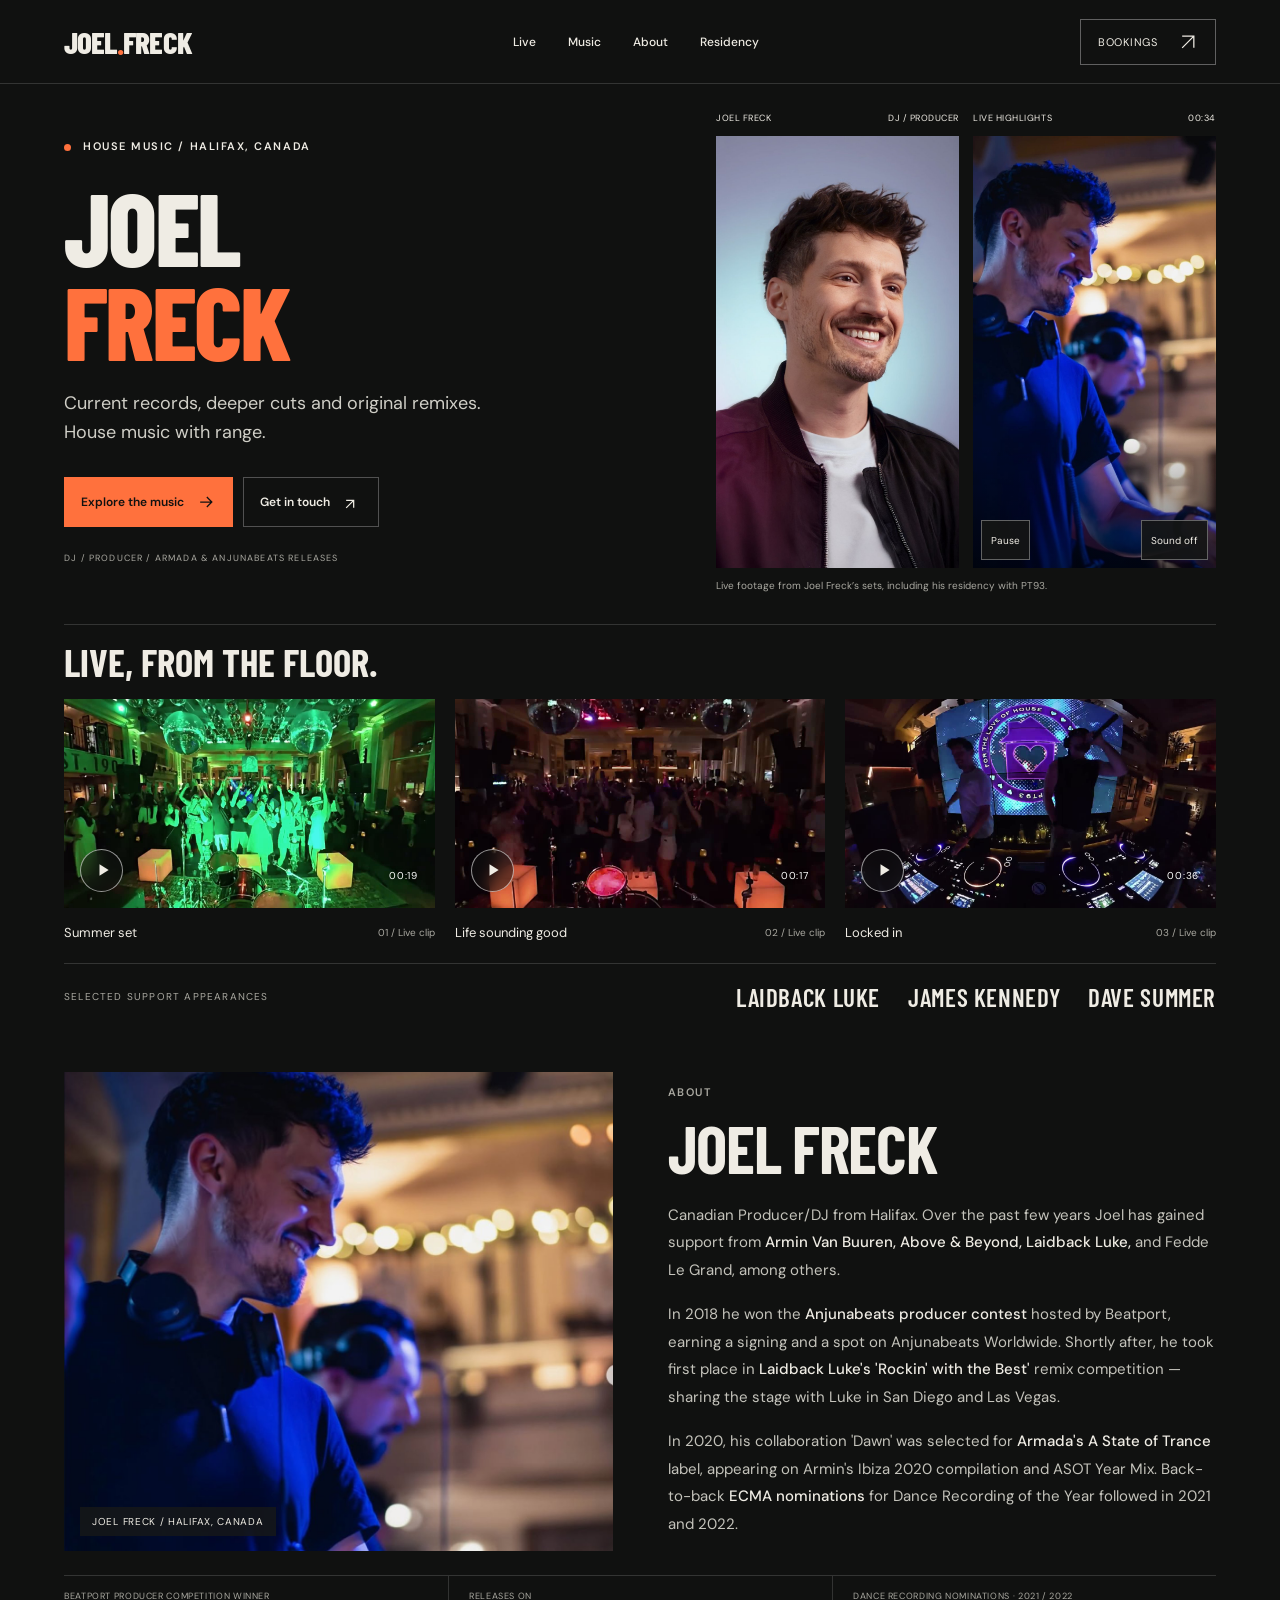
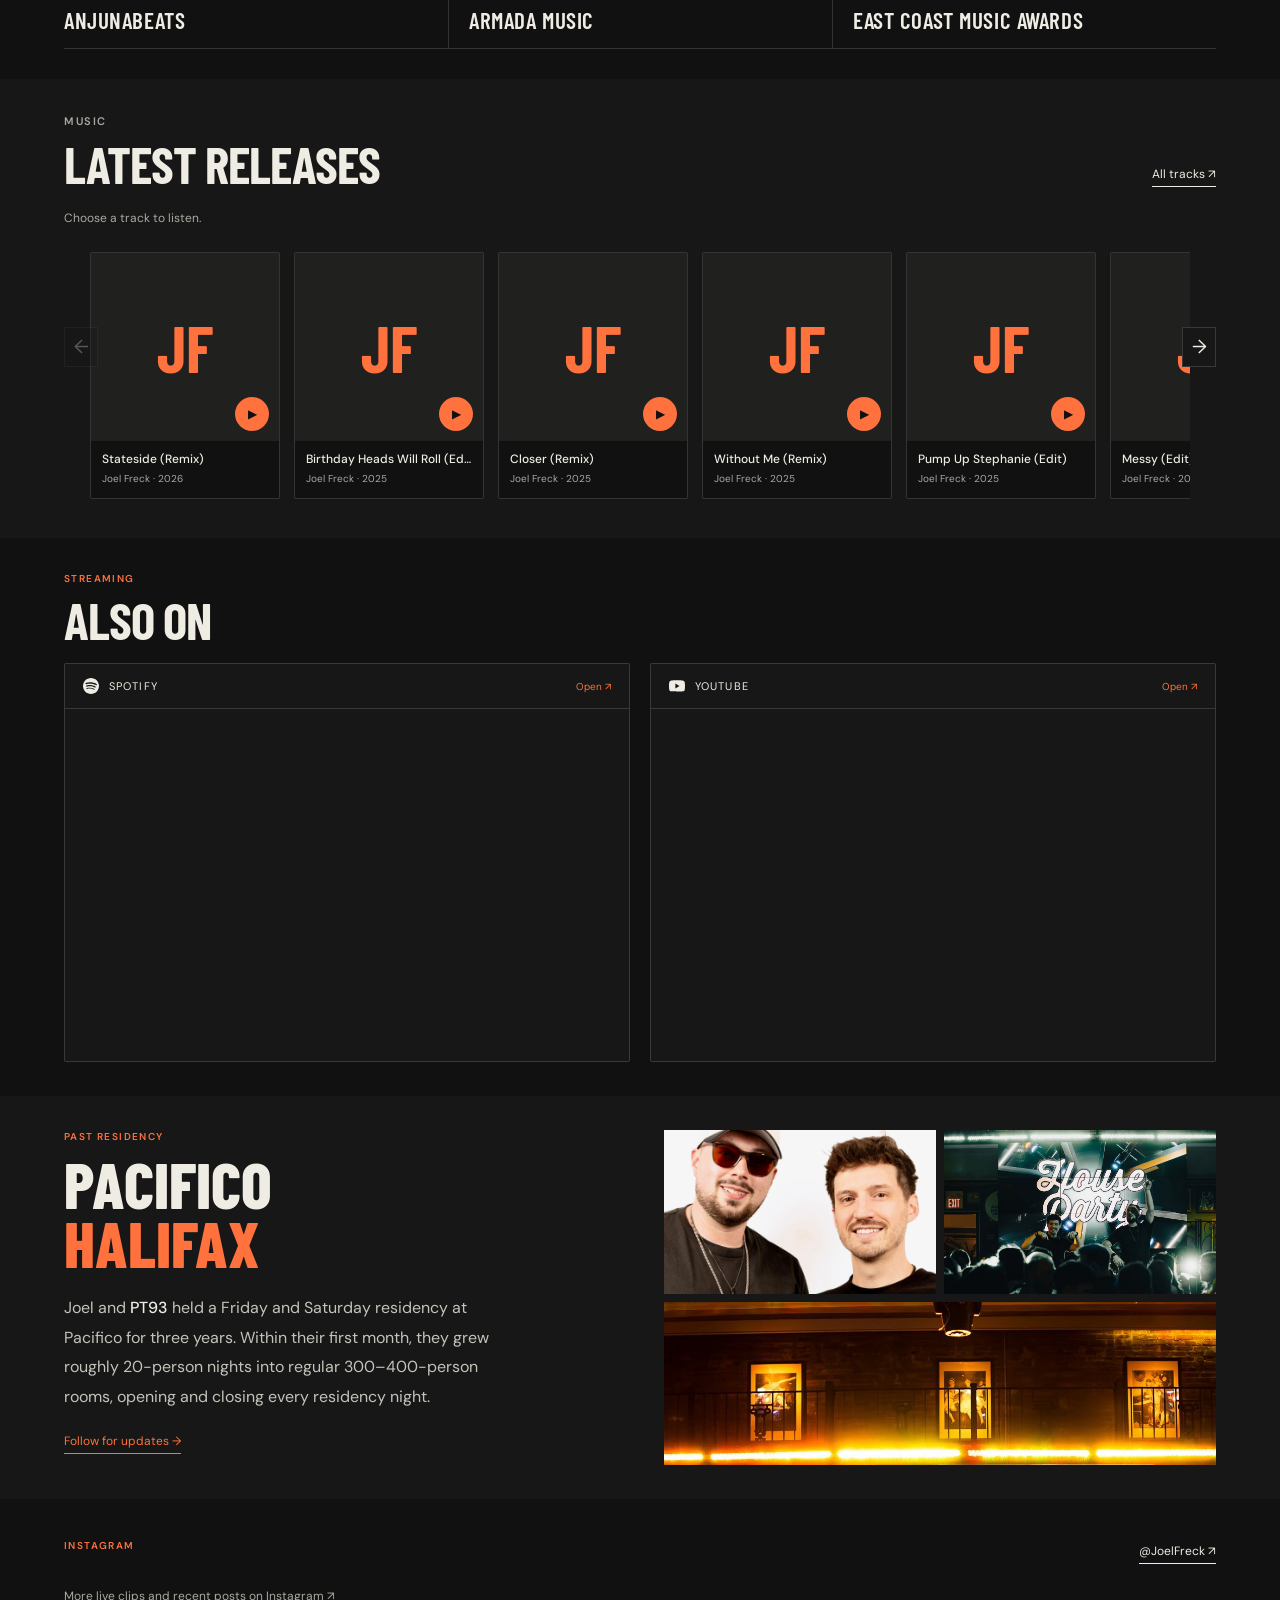
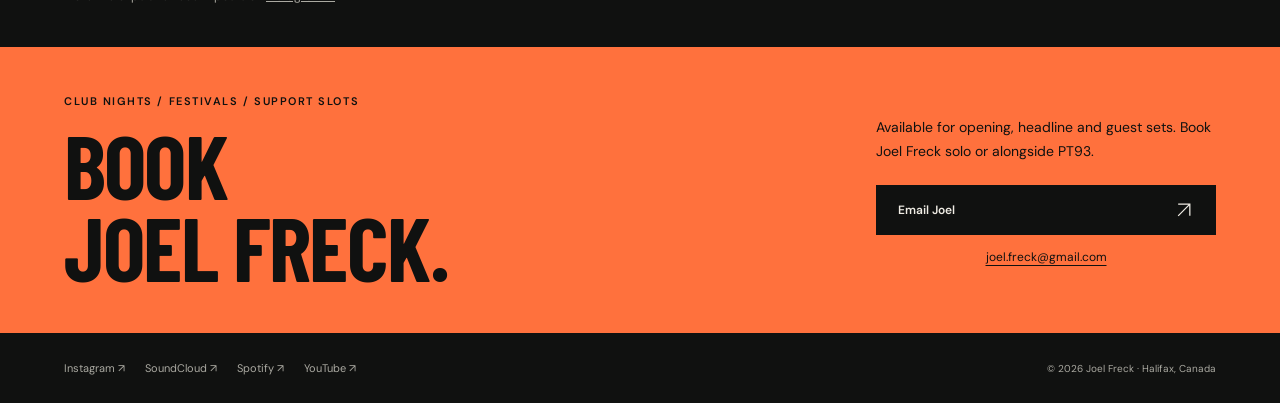
==== commit dde36599: "Start hero video automatically after one second and feature Joel in poster Preload the muted looping" ====
--- a/index.html
+++ b/index.html
@@ -273,7 +273,7 @@
       <figure class="hero-film">
         <div class="hero-film-top"><span><span class="orange-dot"></span>Live highlights</span><span>00:34</span></div>
         <div class="hero-film-frame">
-          <video id="hero-video" muted loop playsinline preload="metadata" poster="joel-pt93-promo-poster.jpg" aria-label="Joel Freck performance highlights with PT93"><source src="joel-pt93-promo-web.mp4" type="video/mp4"></video>
+          <video id="hero-video" muted loop playsinline preload="auto" poster="JF_Pacif.png" aria-label="Joel Freck performance highlights with PT93"><source src="joel-pt93-promo-web.mp4" type="video/mp4"></video>
           <div class="film-controls">
             <button id="hero-play" type="button" aria-label="Play highlight video">Play</button>
             <button id="hero-sound" type="button" aria-pressed="false" aria-label="Turn sound on"><svg aria-hidden="true" viewBox="0 0 24 24"><path d="m11 4-6 5H2v6h3l6 5V4zm5 5 5 6m0-6-5 6"/></svg><span>Sound off</span></button>
@@ -402,6 +402,9 @@
     const trackExternal = document.getElementById('track-external');
     const reduceMotion = window.matchMedia('(prefers-reduced-motion: reduce)');
     let heroVisible = false;
+    let heroStartReady = false;
+    hero.defaultMuted = true;
+    hero.muted = true;
     let manuallyPaused = false;
     let musicActive = false;
     function syncHero() {
@@ -413,7 +416,7 @@
     }
     function quietHero() { hero.pause(); hero.muted = true; syncHero(); }
     function resumeHero() {
-      if (heroVisible && !manuallyPaused && !reduceMotion.matches && !dialog.open && !musicActive && !document.hidden) {
+      if (heroStartReady && heroVisible && hero.paused && !manuallyPaused && !reduceMotion.matches && !dialog.open && !musicActive && !document.hidden) {
         hero.muted = true;
         hero.play().catch(syncHero);
       }
@@ -435,8 +438,21 @@
       syncHero();
     });
     ['play','pause','volumechange','error'].forEach(e => hero.addEventListener(e, syncHero));
+    // Start without a click after one second; retry when slower connections are ready.
+    function checkHeroVisibility() {
+      const bounds = hero.getBoundingClientRect();
+      heroVisible = bounds.bottom > 0 && bounds.top < window.innerHeight && bounds.right > 0 && bounds.left < window.innerWidth;
+      if (heroVisible) resumeHero(); else quietHero();
+    }
+    window.setTimeout(() => { heroStartReady = true; checkHeroVisibility(); }, 1000);
+    hero.addEventListener('loadeddata', resumeHero);
+    hero.addEventListener('canplay', resumeHero);
+    window.addEventListener('pageshow', checkHeroVisibility);
     if ('IntersectionObserver' in window) {
       new IntersectionObserver(([entry]) => { heroVisible = entry.isIntersecting; if (heroVisible) resumeHero(); else quietHero(); }, {threshold:.2}).observe(hero);
+    } else {
+      window.addEventListener('scroll', checkHeroVisibility, {passive:true});
+      window.addEventListener('resize', checkHeroVisibility);
     }
     document.addEventListener('visibilitychange', () => { if (document.hidden) { quietHero(); clipVideo.pause(); } else resumeHero(); });
     reduceMotion.addEventListener('change', () => { if (reduceMotion.matches) quietHero(); else resumeHero(); });
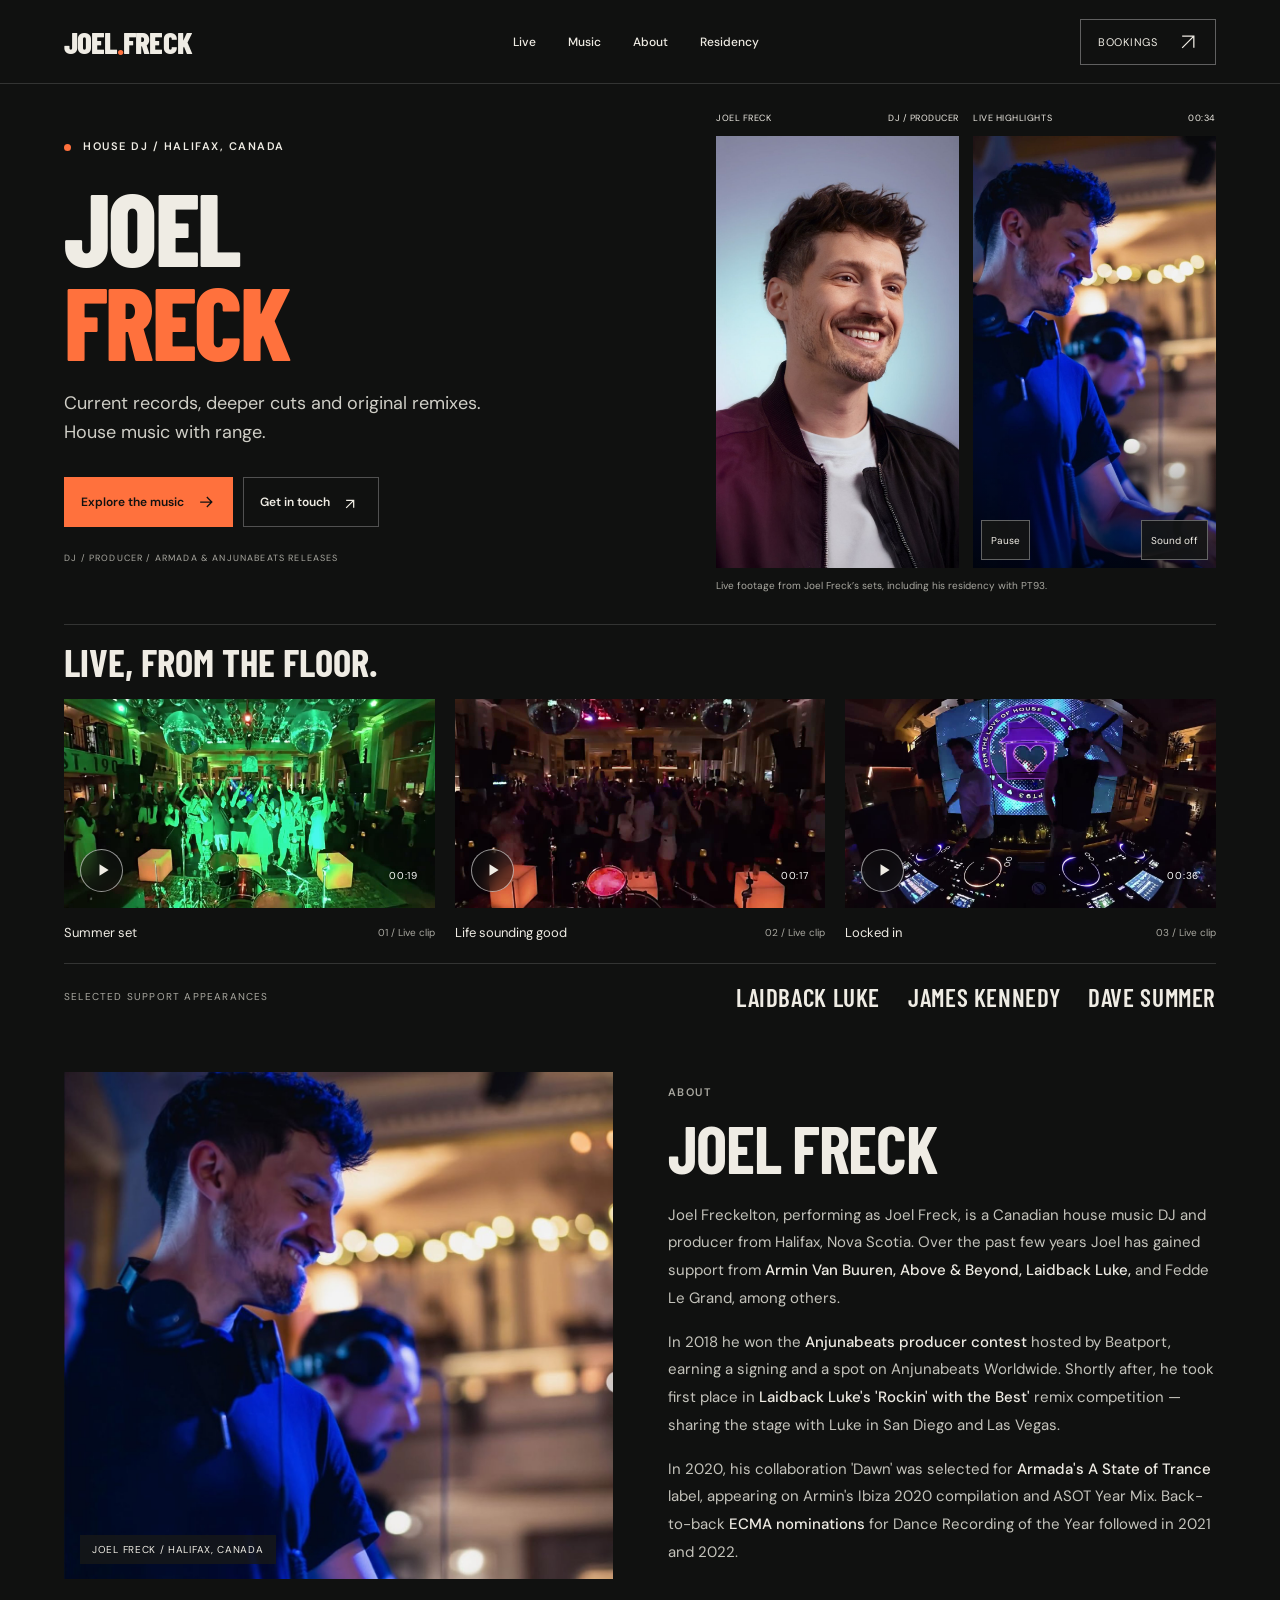
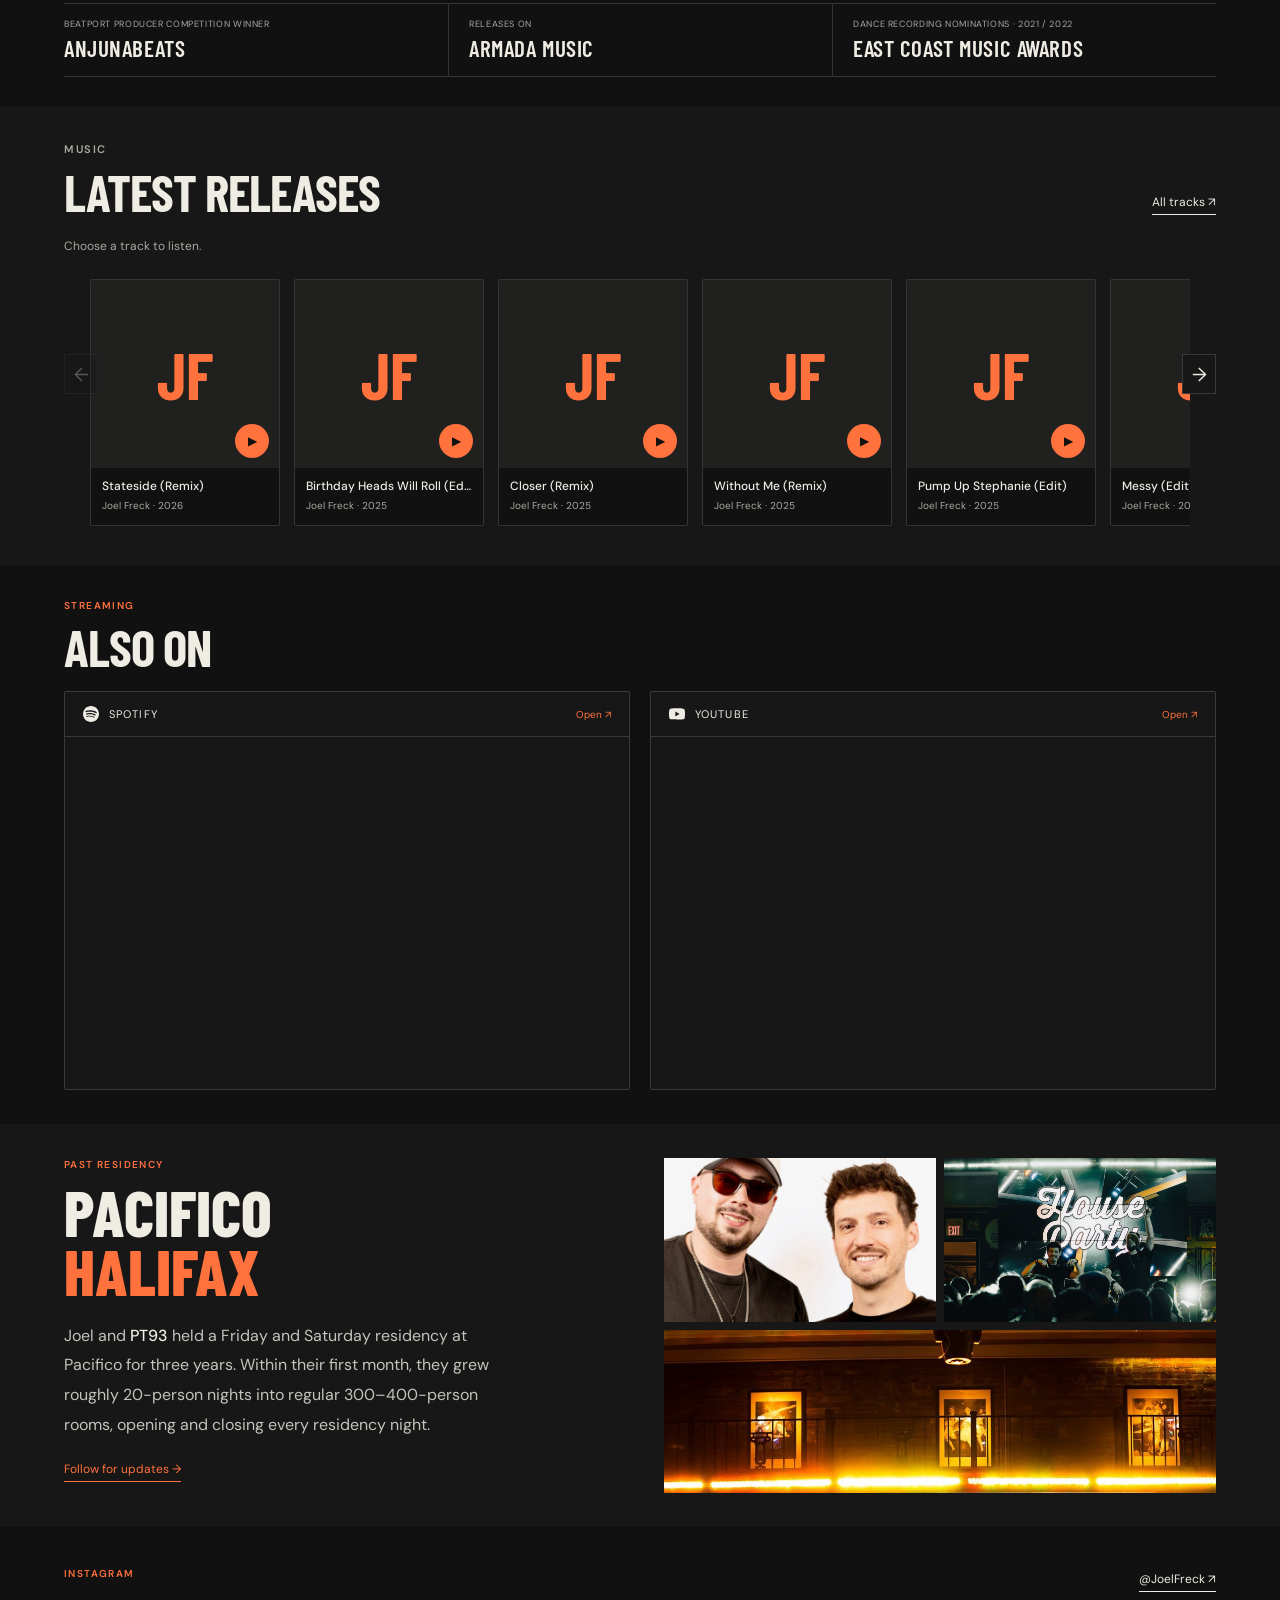
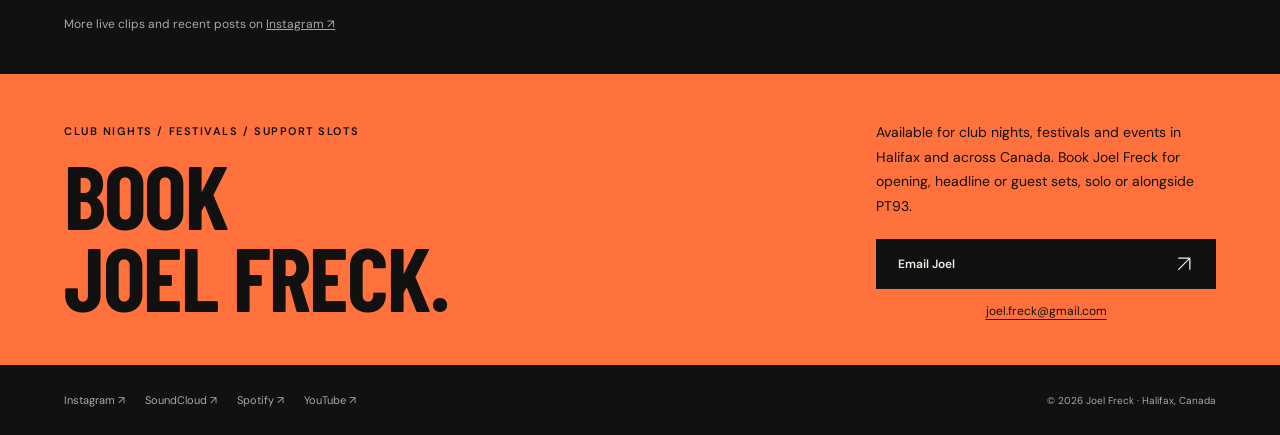
==== commit 2fa607de: "Improve artist, Halifax Canada and live video SEO Restore Joel Freckelton in About, improve metadata" ====
--- a/index.html
+++ b/index.html
@@ -4,46 +4,108 @@
   <meta charset="utf-8">
   <meta name="viewport" content="width=device-width, initial-scale=1">
   <meta name="theme-color" content="#101110">
-<title>Joel Freck — House Music DJ & Producer | Halifax, Canada</title>
-<meta name="description" content="Joel Freck is a Canadian house music DJ and producer from Halifax, Nova Scotia. Anjunabeats contest winner, Armada artist, ECMA nominated. Available for bookings across Canada and North America.">
-<meta name="keywords" content="Joel Freck, house music DJ Halifax, Halifax DJ, Halifax house music, Canadian house music DJ, Canadian DJ, house music Canada, tech house DJ Halifax, electronic music Halifax, Nova Scotia DJ, DJ Halifax Nova Scotia, house music Nova Scotia, Canadian electronic music, DJ Canada, house music producer Canada, Anjunabeats, Armada Music">
-<meta name="robots" content="index, follow">
+<title>Joel Freck | House DJ &amp; Producer in Halifax, Canada</title>
+<meta name="description" content="Joel Freck (Joel Freckelton) is a house DJ and producer in Halifax, Nova Scotia, Canada. Watch live club performances, hear releases and enquire about bookings.">
+<meta name="robots" content="index, follow, max-image-preview:large, max-video-preview:-1">
 <meta name="author" content="Joel Freck">
 <link rel="canonical" href="https://joelfreck.com/">
 
 <!-- Open Graph -->
-<meta property="og:title" content="Joel Freck — House Music DJ & Producer | Halifax, Canada">
-<meta property="og:description" content="Canadian house music DJ and producer from Halifax. Anjunabeats winner, Armada artist, ECMA nominated. Book for clubs, festivals & events.">
+<meta property="og:title" content="Joel Freck | House DJ &amp; Producer in Halifax, Canada">
+<meta property="og:description" content="Joel Freck (Joel Freckelton) is a house DJ and producer in Halifax, Nova Scotia, Canada. Watch live club performances, hear releases and enquire about bookings.">
 <meta property="og:image" content="https://joelfreck.com/JFFULL.png">
-<meta property="og:url" content="https://joelfreck.com">
+<meta property="og:url" content="https://joelfreck.com/">
+<meta property="og:site_name" content="Joel Freck">
+<meta property="og:locale" content="en_CA">
+<meta property="og:image:alt" content="Joel Freck, Halifax house DJ and producer">
 <meta property="og:type" content="website">
 
 <!-- Twitter Card -->
 <meta name="twitter:card" content="summary_large_image">
-<meta name="twitter:title" content="Joel Freck — House Music DJ & Producer">
-<meta name="twitter:description" content="Canadian house music DJ from Halifax. Anjunabeats winner, Armada artist, ECMA nominated.">
+<meta name="twitter:title" content="Joel Freck | House DJ &amp; Producer in Halifax, Canada">
+<meta name="twitter:description" content="Joel Freck (Joel Freckelton) is a house DJ and producer in Halifax, Nova Scotia, Canada. Watch live club performances, hear releases and enquire about bookings.">
 <meta name="twitter:image" content="https://joelfreck.com/JFFULL.png">
 
 <!-- Schema.org structured data -->
 <script type="application/ld+json">
 {
   "@context": "https://schema.org",
-  "@type": "MusicGroup",
-  "name": "Joel Freck",
-  "url": "https://joelfreck.com",
-  "image": "https://joelfreck.com/JFFULL.png",
-  "description": "Canadian house music DJ and producer from Halifax, Nova Scotia. Anjunabeats contest winner and Armada Music artist.",
-  "genre": ["House Music", "Tech House", "Electronic Music"],
-  "foundingLocation": {
-    "@type": "Place",
-    "name": "Halifax, Nova Scotia, Canada"
-  },
-  "sameAs": [
-    "https://soundcloud.com/joelfreck",
-    "https://www.instagram.com/joelfreck",
-    "https://www.facebook.com/joelfreck",
-    "https://www.youtube.com/joelfreck",
-    "https://open.spotify.com/artist/2UDLunvKgvTASh2DzxWgXj"
+  "@graph": [
+    {
+      "@type": "Person",
+      "@id": "https://joelfreck.com/#artist",
+      "name": "Joel Freck",
+      "alternateName": "Joel Freckelton",
+      "givenName": "Joel",
+      "familyName": "Freckelton",
+      "url": "https://joelfreck.com/",
+      "image": "https://joelfreck.com/JFFULL.png",
+      "description": "Joel Freckelton, performing as Joel Freck, is a Canadian house music DJ and producer based in Halifax, Nova Scotia.",
+      "jobTitle": "House music DJ and producer",
+      "homeLocation": {
+        "@type": "Place",
+        "name": "Halifax, Nova Scotia, Canada"
+      },
+      "sameAs": [
+        "https://soundcloud.com/joelfreck",
+        "https://www.instagram.com/joelfreck/",
+        "https://www.facebook.com/joelfreck",
+        "https://www.youtube.com/joelfreck",
+        "https://open.spotify.com/artist/2UDLunvKgvTASh2DzxWgXj",
+        "https://www.beatport.com/artist/joel-freck/625360"
+      ]
+    },
+    {
+      "@type": "WebSite",
+      "@id": "https://joelfreck.com/#website",
+      "url": "https://joelfreck.com/",
+      "name": "Joel Freck",
+      "publisher": {
+        "@id": "https://joelfreck.com/#artist"
+      }
+    },
+    {
+      "@type": "WebPage",
+      "@id": "https://joelfreck.com/#webpage",
+      "url": "https://joelfreck.com/",
+      "name": "Joel Freck | House DJ & Producer in Halifax, Canada",
+      "description": "Joel Freck (Joel Freckelton) is a house DJ and producer in Halifax, Nova Scotia, Canada. Watch live club performances, hear releases and enquire about bookings.",
+      "inLanguage": "en-CA",
+      "isPartOf": {
+        "@id": "https://joelfreck.com/#website"
+      },
+      "mainEntity": {
+        "@id": "https://joelfreck.com/#artist"
+      },
+      "video": {
+        "@id": "https://joelfreck.com/joel-freck-live-highlights.html#video"
+      }
+    },
+    {
+      "@type": "VideoObject",
+      "@id": "https://joelfreck.com/joel-freck-live-highlights.html#video",
+      "name": "Joel Freck & PT93 — Live House DJ Highlights",
+      "description": "Watch Halifax house DJ and producer Joel Freck performing live, including footage from his Pacifico residency alongside PT93. Club highlights, crowd moments and time behind the decks.",
+      "thumbnailUrl": [
+        "https://joelfreck.com/JF_Pacif.png"
+      ],
+      "uploadDate": "2026-09-23T18:35:58Z",
+      "duration": "PT33.79S",
+      "contentUrl": "https://joelfreck.com/joel-pt93-promo-web.mp4",
+      "url": "https://joelfreck.com/joel-freck-live-highlights.html",
+      "mainEntityOfPage": {
+        "@id": "https://joelfreck.com/joel-freck-live-highlights.html#webpage"
+      },
+      "about": [
+        {
+          "@id": "https://joelfreck.com/#artist"
+        },
+        {
+          "@type": "Person",
+          "name": "PT93"
+        }
+      ]
+    }
   ]
 }
 </script>
@@ -260,8 +322,8 @@
   <main id="main">
     <section class="wrap hero" aria-labelledby="artist-name">
       <div class="hero-copy">
-        <p class="eyebrow hero-location"><span class="orange-dot"></span>House music / Halifax, Canada</p>
-        <h1 id="artist-name"><span>Joel</span><span>Freck</span></h1>
+        <p class="eyebrow hero-location"><span class="orange-dot"></span>House DJ / Halifax, Canada</p>
+        <h1 id="artist-name"><span>Joel</span> <span>Freck</span></h1>
         <p class="hero-description">Current records, deeper cuts and original remixes. House music with range.</p>
         <div class="hero-actions">
           <a class="button button-primary" href="#music">Explore the music <svg aria-hidden="true" viewBox="0 0 24 24"><path d="M5 12h14m-6-6 6 6-6 6"/></svg></a>
@@ -279,30 +341,30 @@
             <button id="hero-sound" type="button" aria-pressed="false" aria-label="Turn sound on"><svg aria-hidden="true" viewBox="0 0 24 24"><path d="m11 4-6 5H2v6h3l6 5V4zm5 5 5 6m0-6-5 6"/></svg><span>Sound off</span></button>
           </div>
         </div>
-      </figure><p class="hero-media-caption">Live footage from Joel Freck’s sets, including his residency with PT93.</p></div>
+      </figure><p class="hero-media-caption"><a href="/joel-freck-live-highlights.html" aria-label="Watch Joel Freck and PT93 live house DJ highlights">Live footage from Joel Freck’s sets, including his residency with PT93.</a></p></div>
     </section>
     <section id="live" class="wrap section" aria-labelledby="live-title">
       <div class="section-top">
         <h2 id="live-title">Live, from the floor.</h2>
       </div>
       <div class="clips">
-        <button class="clip" type="button" data-video="summer-live-web.mp4" data-title="Summer set" data-poster="summer-live-poster.jpg" aria-label="Watch Summer set, 19 seconds">
+        <a class="clip" href="/joel-freck-pt93-summer-set.html" data-video="summer-live-web.mp4" data-title="Summer set" data-poster="summer-live-poster.jpg" aria-label="Watch Summer set, 19 seconds">
           <div class="clip-image"><img src="summer-live-poster.jpg" width="1280" height="720" loading="lazy" alt="Crowd dancing under green lights"><span class="clip-play"><svg aria-hidden="true" viewBox="0 0 24 24"><path d="m9 5 11 7-11 7Z" fill="currentColor" stroke="none"/></svg></span><span class="clip-duration">00:19</span></div>
           <div class="clip-caption"><span>Summer set</span><span>01 / Live clip</span></div>
-        </button>
-        <button class="clip" type="button" data-video="life-sounding-good-live-web.mp4" data-title="Life sounding good" data-poster="life-sounding-good-live-poster.jpg" aria-label="Watch Life sounding good, 17 seconds">
+        </a>
+        <a class="clip" href="/joel-freck-pt93-life-sounding-good.html" data-video="life-sounding-good-live-web.mp4" data-title="Life sounding good" data-poster="life-sounding-good-live-poster.jpg" aria-label="Watch Life sounding good, 17 seconds">
           <div class="clip-image"><img src="life-sounding-good-live-poster.jpg" width="1280" height="720" loading="lazy" alt="A full dance floor during a Joel Freck and PT93 set"><span class="clip-play"><svg aria-hidden="true" viewBox="0 0 24 24"><path d="m9 5 11 7-11 7Z" fill="currentColor" stroke="none"/></svg></span><span class="clip-duration">00:17</span></div>
           <div class="clip-caption"><span>Life sounding good</span><span>02 / Live clip</span></div>
-        </button>
-        <button class="clip" type="button" data-video="shiver-live-web.mp4" data-title="Locked in" data-poster="shiver-live-poster.jpg" aria-label="Watch Locked in, 36 seconds">
+        </a>
+        <a class="clip" href="/joel-freck-pt93-locked-in.html" data-video="shiver-live-web.mp4" data-title="Locked in" data-poster="shiver-live-poster.jpg" aria-label="Watch Locked in, 36 seconds">
           <div class="clip-image"><img src="shiver-live-poster.jpg" width="1280" height="720" loading="lazy" alt="Joel Freck and PT93 performing behind the decks"><span class="clip-play"><svg aria-hidden="true" viewBox="0 0 24 24"><path d="m9 5 11 7-11 7Z" fill="currentColor" stroke="none"/></svg></span><span class="clip-duration">00:36</span></div>
           <div class="clip-caption"><span>Locked in</span><span>03 / Live clip</span></div>
-        </button>
+        </a>
       </div>
       <div class="support-line"><span>Selected support appearances</span><div class="support-names"><span>Laidback Luke</span><span>James Kennedy</span><span>Dave Summer</span></div></div>
     </section>
 <section id="about" class="wrap section about" aria-labelledby="about-title"><figure class="about-photo"><img src="JF_Pacif.png" width="1214" height="1533" loading="lazy" alt="Joel Freck behind the decks"><figcaption>Joel Freck / Halifax, Canada</figcaption></figure><div class="about-copy"><div class="eyebrow section-index">About</div><h2 id="about-title">Joel Freck</h2>
-      <p>Canadian Producer/DJ from Halifax. Over the past few years Joel has gained support from <strong>Armin Van Buuren, Above &amp; Beyond, Laidback Luke,</strong> and Fedde Le Grand, among others.</p>
+      <p>Joel Freckelton, performing as Joel Freck, is a Canadian house music DJ and producer from Halifax, Nova Scotia. Over the past few years Joel has gained support from <strong>Armin Van Buuren, Above &amp; Beyond, Laidback Luke,</strong> and Fedde Le Grand, among others.</p>
       <p>In 2018 he won the <strong>Anjunabeats producer contest</strong> hosted by Beatport, earning a signing and a spot on Anjunabeats Worldwide. Shortly after, he took first place in <strong>Laidback Luke's 'Rockin' with the Best'</strong> remix competition — sharing the stage with Luke in San Diego and Las Vegas.</p>
       <p>In 2020, his collaboration 'Dawn' was selected for <strong>Armada's A State of Trance</strong> label, appearing on Armin's Ibiza 2020 compilation and ASOT Year Mix. Back-to-back <strong>ECMA nominations</strong> for Dance Recording of the Year followed in 2021 and 2022.</p>
     </div></section>
@@ -384,7 +446,7 @@
 </div></section>
 <section id="gram" class="legacy-section" aria-label="Instagram"><div class="wrap"><div class="music-hd"><div class="slabel">Instagram</div><a class="text-link" href="https://www.instagram.com/JoelFreck/" target="_blank" rel="noopener noreferrer">@JoelFreck ↗</a></div><div data-key="Masonry Instagram Feed" class="ft" id="ftvm7yswh"></div><script src="https://wdg.fouita.com/widgets/0x43f496.js" defer></script><p class="gram-note">More live clips and recent posts on <a href="https://www.instagram.com/joelfreck/" target="_blank" rel="noopener noreferrer">Instagram ↗</a></p></div></section>
     <section id="booking" class="booking" aria-labelledby="booking-title">
-      <div class="wrap booking-inner"><div><p class="eyebrow">Club nights / Festivals / Support slots</p><h2 id="booking-title">Book<br>Joel Freck.</h2></div><div class="booking-right"><p>Available for opening, headline and guest sets. Book Joel Freck solo or alongside PT93.</p><a class="button" href="mailto:joel.freck@gmail.com?subject=Joel%20Freck%20%E2%80%94%20Booking%20inquiry">Email Joel <svg aria-hidden="true" viewBox="0 0 24 24"><path d="M5 19 19 5M5 5h14v14"/></svg></a><a class="booking-email" href="mailto:joel.freck@gmail.com">joel.freck@gmail.com</a></div></div>
+      <div class="wrap booking-inner"><div><p class="eyebrow">Club nights / Festivals / Support slots</p><h2 id="booking-title">Book<br>Joel Freck.</h2></div><div class="booking-right"><p>Available for club nights, festivals and events in Halifax and across Canada. Book Joel Freck for opening, headline or guest sets, solo or alongside PT93.</p><a class="button" href="mailto:joel.freck@gmail.com?subject=Joel%20Freck%20%E2%80%94%20Booking%20inquiry">Email Joel <svg aria-hidden="true" viewBox="0 0 24 24"><path d="M5 19 19 5M5 5h14v14"/></svg></a><a class="booking-email" href="mailto:joel.freck@gmail.com">joel.freck@gmail.com</a></div></div>
     </section>
   </main>
   <footer class="wrap footer"><div class="socials"><a href="https://www.instagram.com/joelfreck/" target="_blank" rel="noopener noreferrer">Instagram ↗</a><a href="https://soundcloud.com/joelfreck" target="_blank" rel="noopener noreferrer">SoundCloud ↗</a><a href="https://open.spotify.com/artist/2UDLunvKgvTASh2DzxWgXj" target="_blank" rel="noopener noreferrer">Spotify ↗</a><a href="https://www.youtube.com/joelfreck" target="_blank" rel="noopener noreferrer">YouTube ↗</a></div><small>© 2026 Joel Freck · Halifax, Canada</small></footer>
@@ -456,7 +518,9 @@
     }
     document.addEventListener('visibilitychange', () => { if (document.hidden) { quietHero(); clipVideo.pause(); } else resumeHero(); });
     reduceMotion.addEventListener('change', () => { if (reduceMotion.matches) quietHero(); else resumeHero(); });
-    document.querySelectorAll('.clip').forEach(button => button.addEventListener('click', () => {
+    document.querySelectorAll('.clip').forEach(button => button.addEventListener('click', event => {
+      if (event.ctrlKey || event.metaKey || event.shiftKey || event.altKey) return;
+      event.preventDefault();
       quietHero(); stopMusic(); clipStatus.textContent = '';
       document.getElementById('clip-title').textContent = button.dataset.title;
       clipVideo.poster = button.dataset.poster;
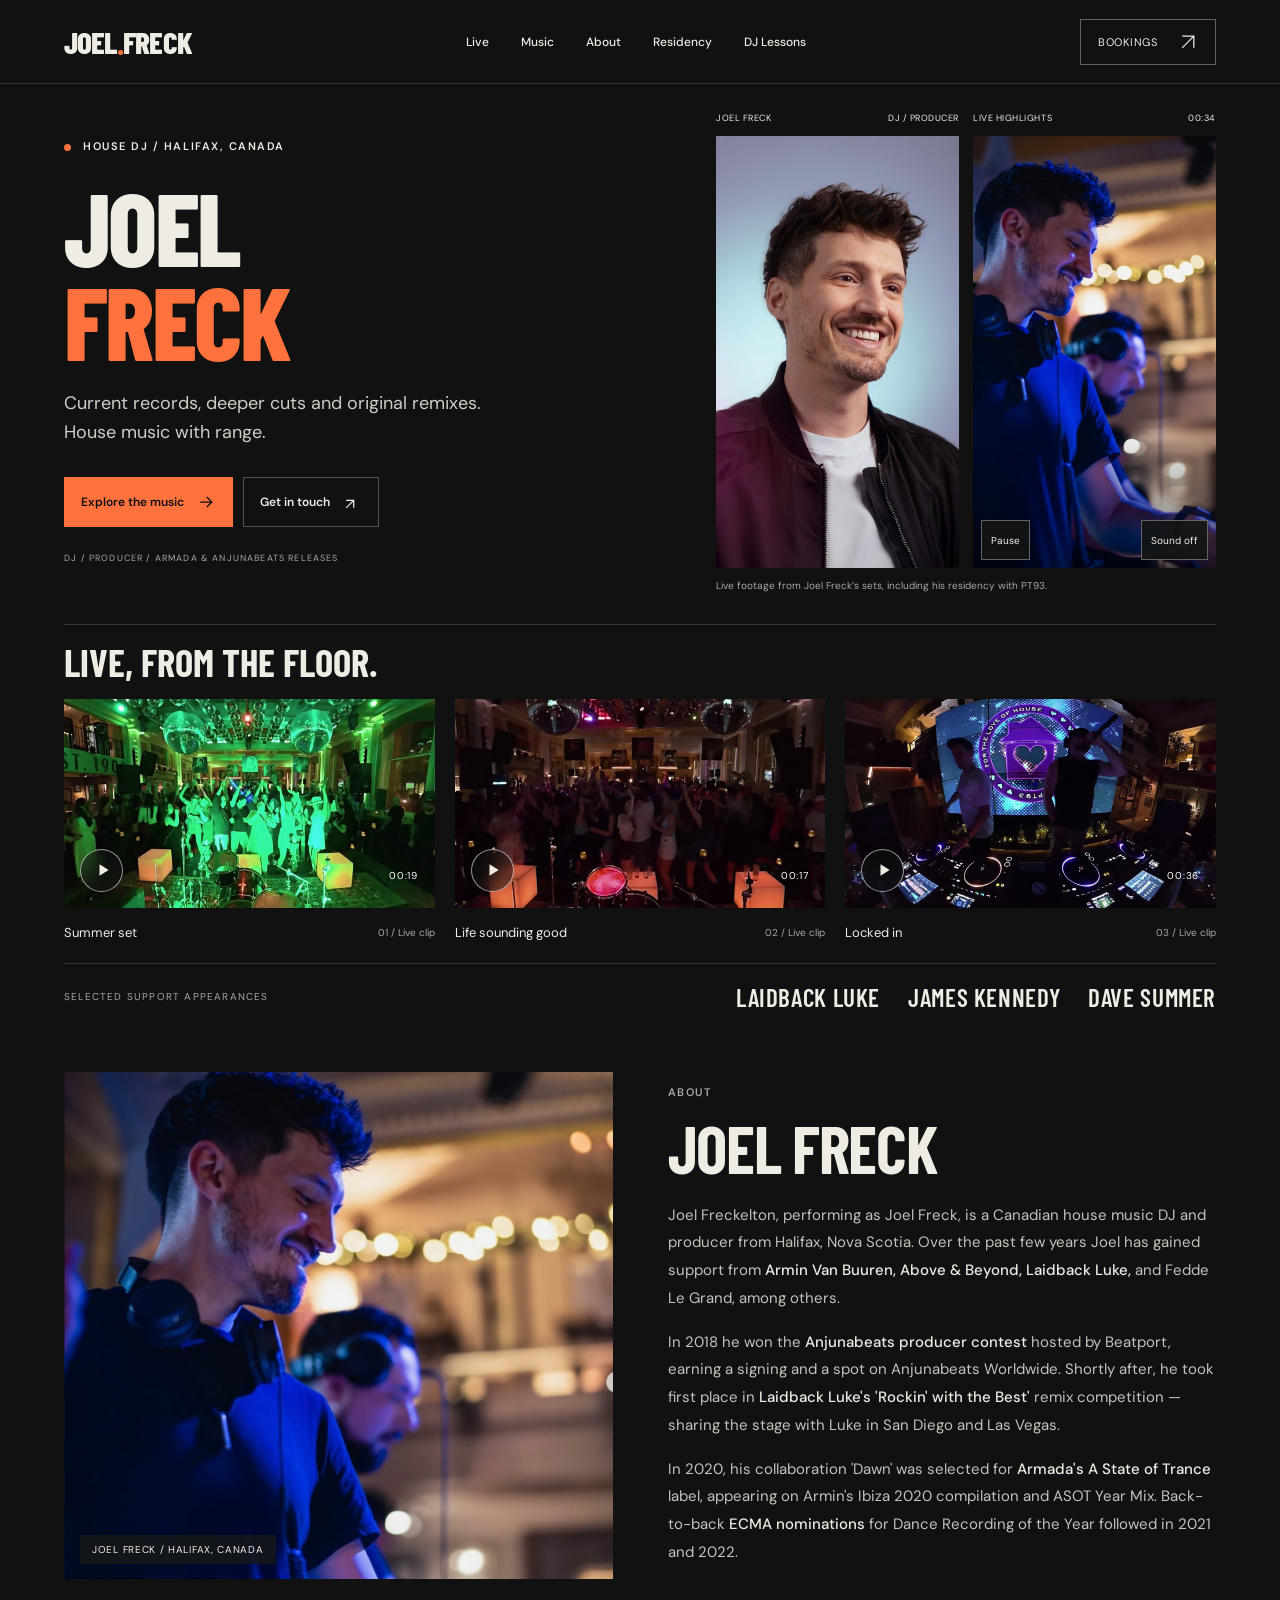
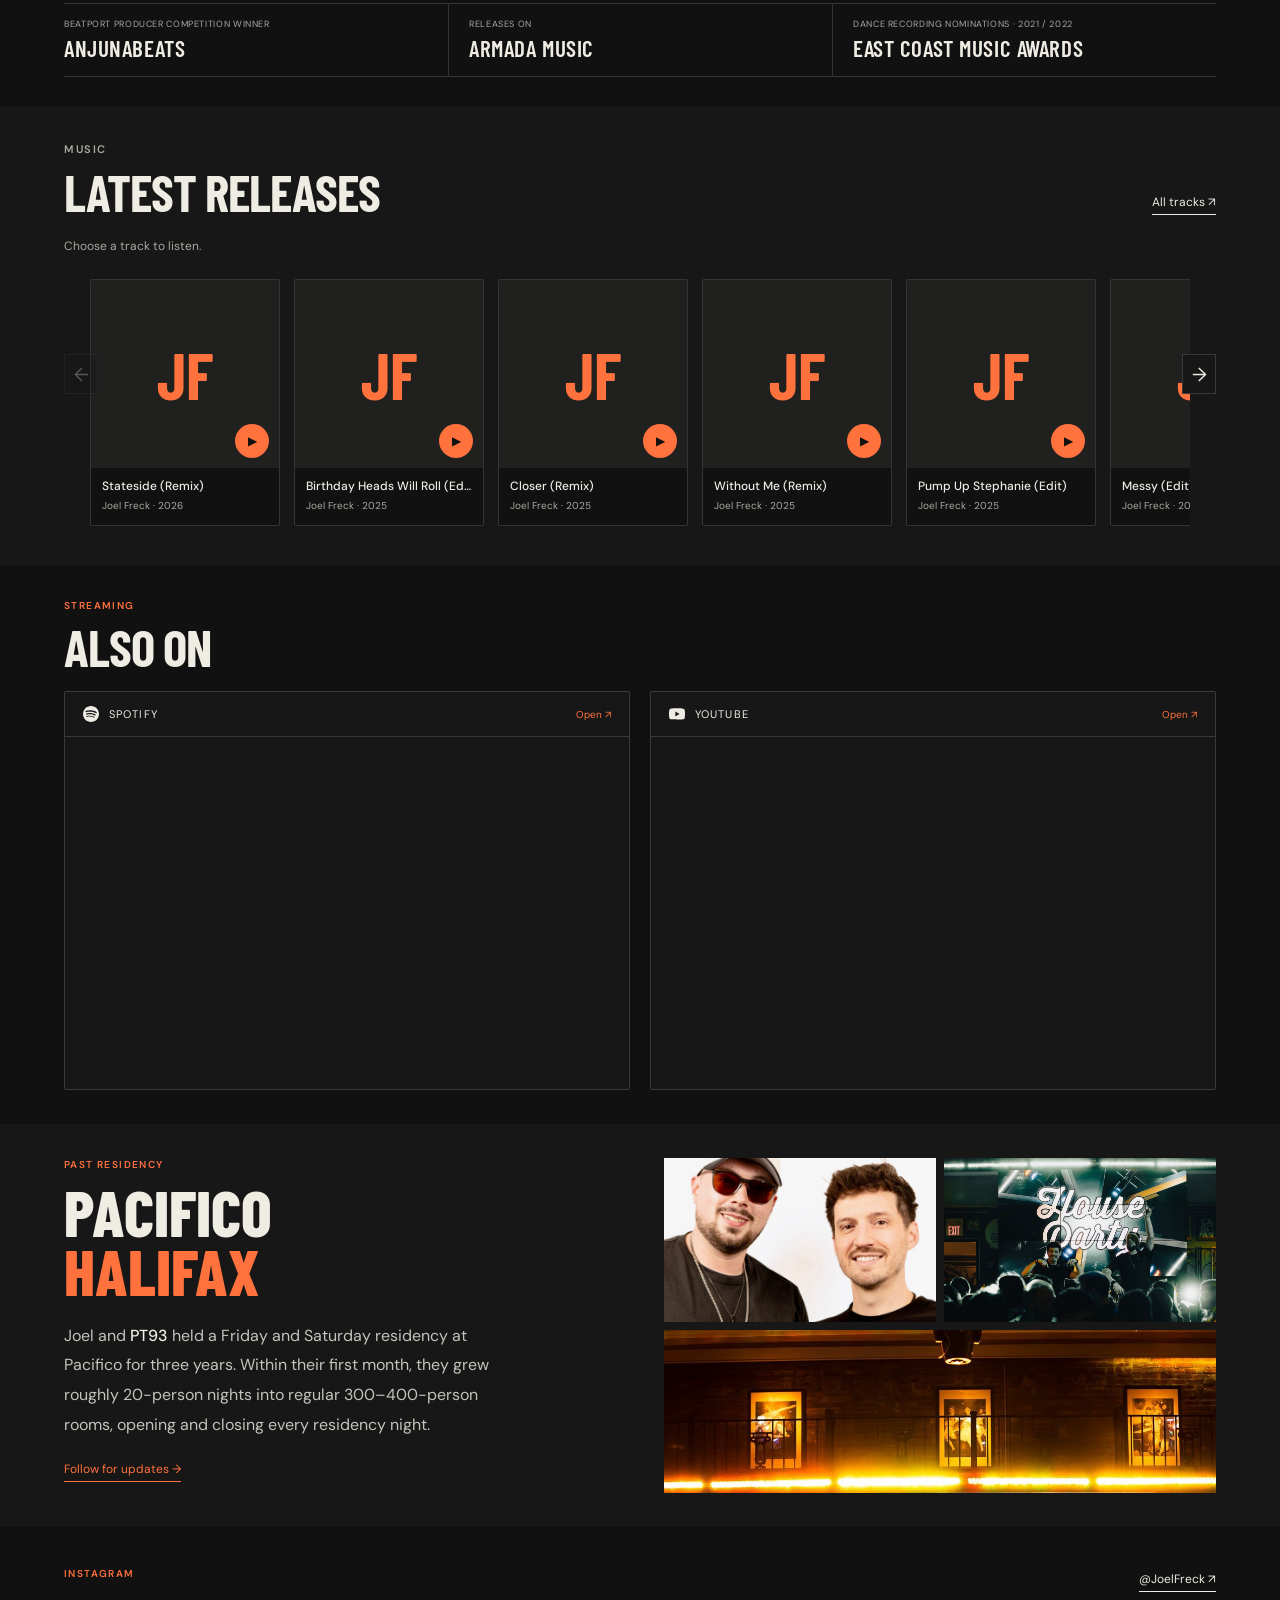
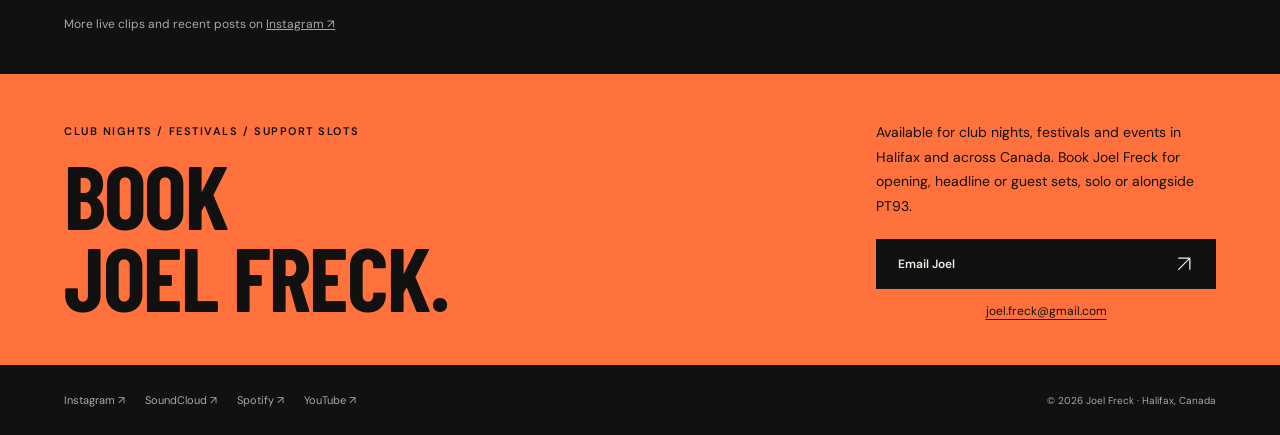
==== commit 23ac21e6: "Launch DJ lessons and production coaching" ====
--- a/index.html
+++ b/index.html
@@ -140,6 +140,8 @@
     .nav-links{display:flex;align-items:center;gap:32px;font-size:12px;font-weight:500}
     .nav-links a{padding-block:12px}
     .nav-links a:hover{color:var(--orange)}
+    .hero-actions .mobile-lesson-link{display:none}
+    @media(max-width:720px){.hero-actions .mobile-lesson-link{display:inline-flex}}
     .nav-book{display:flex;gap:20px;align-items:center;border:1px solid #ffffff55;padding:12px 17px;min-height:44px;font-size:11px;letter-spacing:.07em;text-transform:uppercase;white-space:nowrap}
     .nav-book:hover{background:var(--paper);color:var(--ink)}
     .hero{display:grid;grid-template-columns:minmax(0,1.2fr) minmax(300px,.8fr);gap:clamp(30px,7vw,100px);padding-top:48px;padding-bottom:55px;align-items:center}
@@ -315,7 +317,7 @@
   <header class="site-header">
     <nav class="wrap nav" aria-label="Main navigation">
       <a class="wordmark" href="#main" aria-label="Joel Freck home">JOEL<span>.</span>FRECK</a>
-      <div class="nav-links"><a href="#live">Live</a><a href="#music">Music</a><a href="#about">About</a><a href="#residency">Residency</a></div>
+      <div class="nav-links"><a href="#live">Live</a><a href="#music">Music</a><a href="#about">About</a><a href="#residency">Residency</a><a href="/services">DJ Lessons</a></div>
       <a class="nav-book" href="#booking">Bookings <svg aria-hidden="true" viewBox="0 0 24 24"><path d="M5 19 19 5M5 5h14v14"/></svg></a>
     </nav>
   </header>
@@ -328,6 +330,7 @@
         <div class="hero-actions">
           <a class="button button-primary" href="#music">Explore the music <svg aria-hidden="true" viewBox="0 0 24 24"><path d="M5 12h14m-6-6 6 6-6 6"/></svg></a>
           <a class="button button-outline" href="#booking">Get in touch <svg aria-hidden="true" viewBox="0 0 24 24"><path d="M5 19 14 10M5 10h9v9"/></svg></a>
+          <a class="button button-outline mobile-lesson-link" href="/services">DJ &amp; production lessons</a>
         </div>
         <p class="hero-footnote">DJ / Producer / Armada &amp; Anjunabeats releases</p>
       </div>
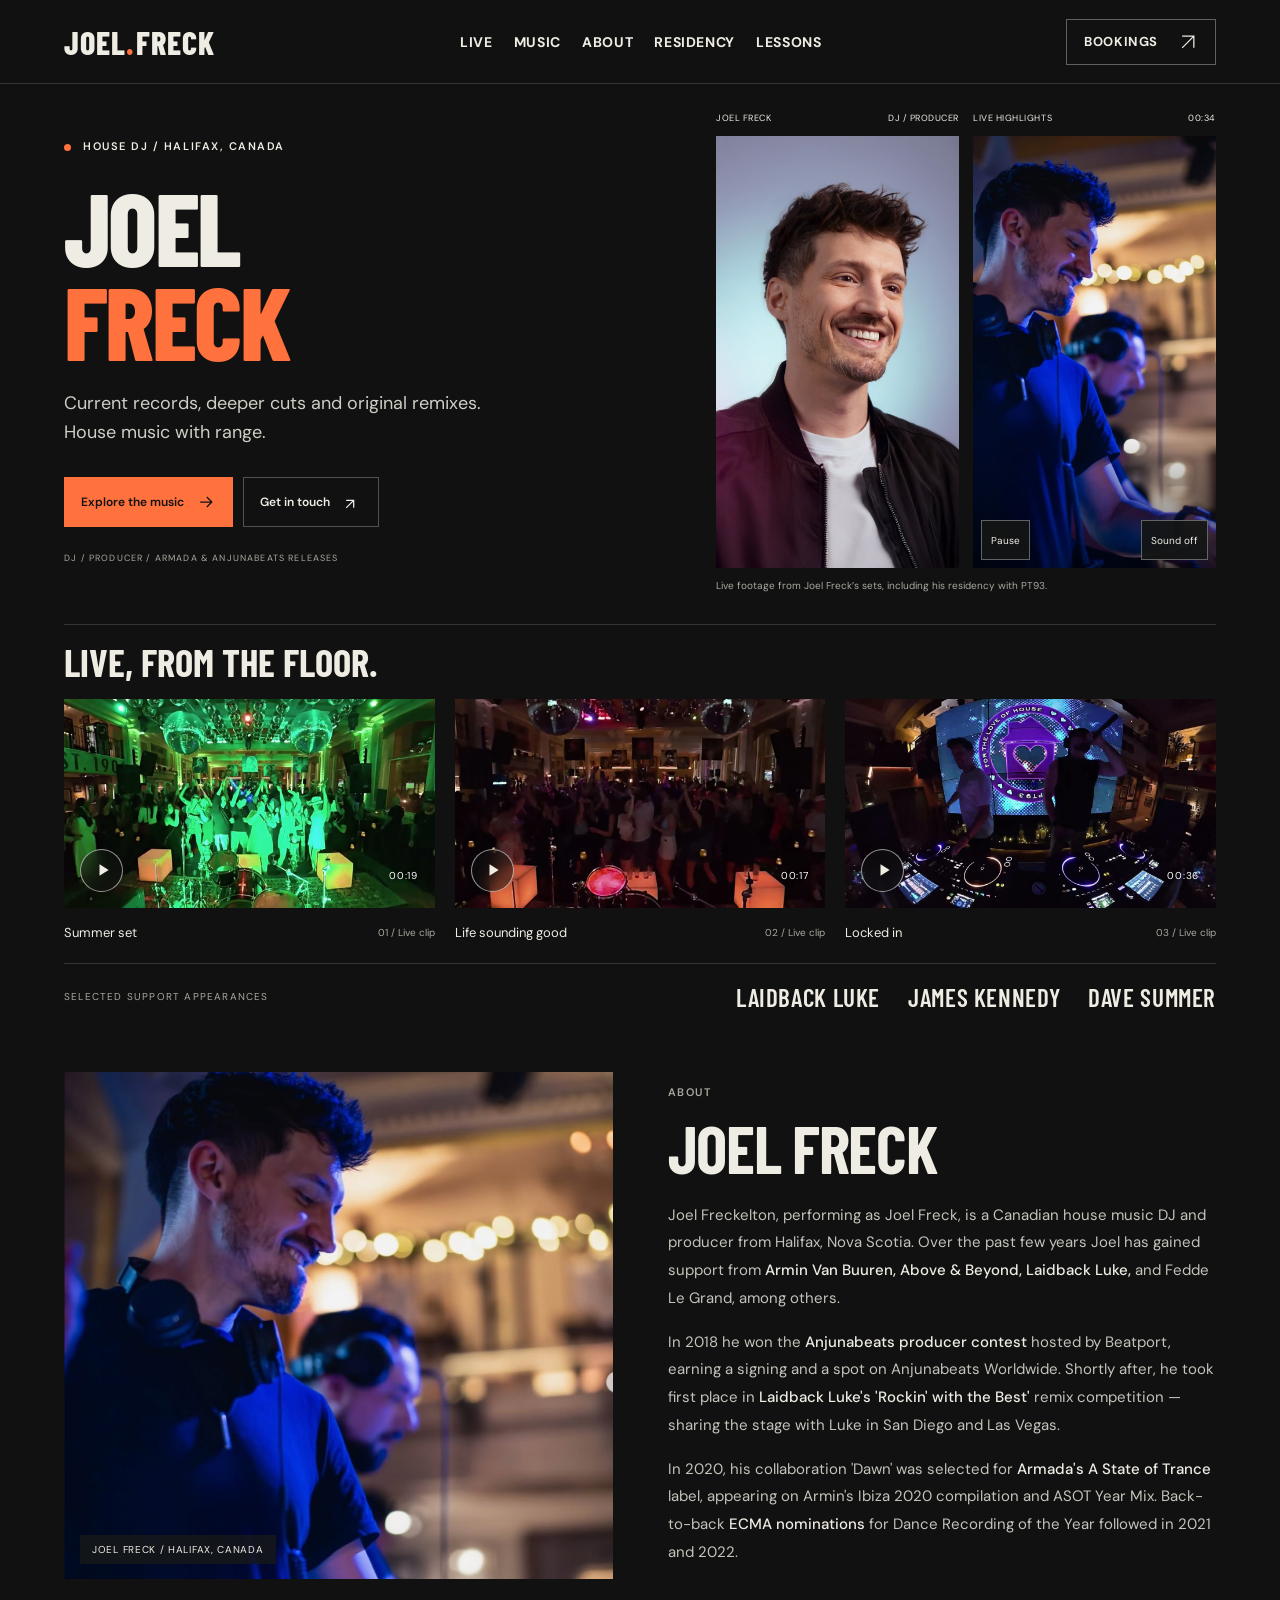
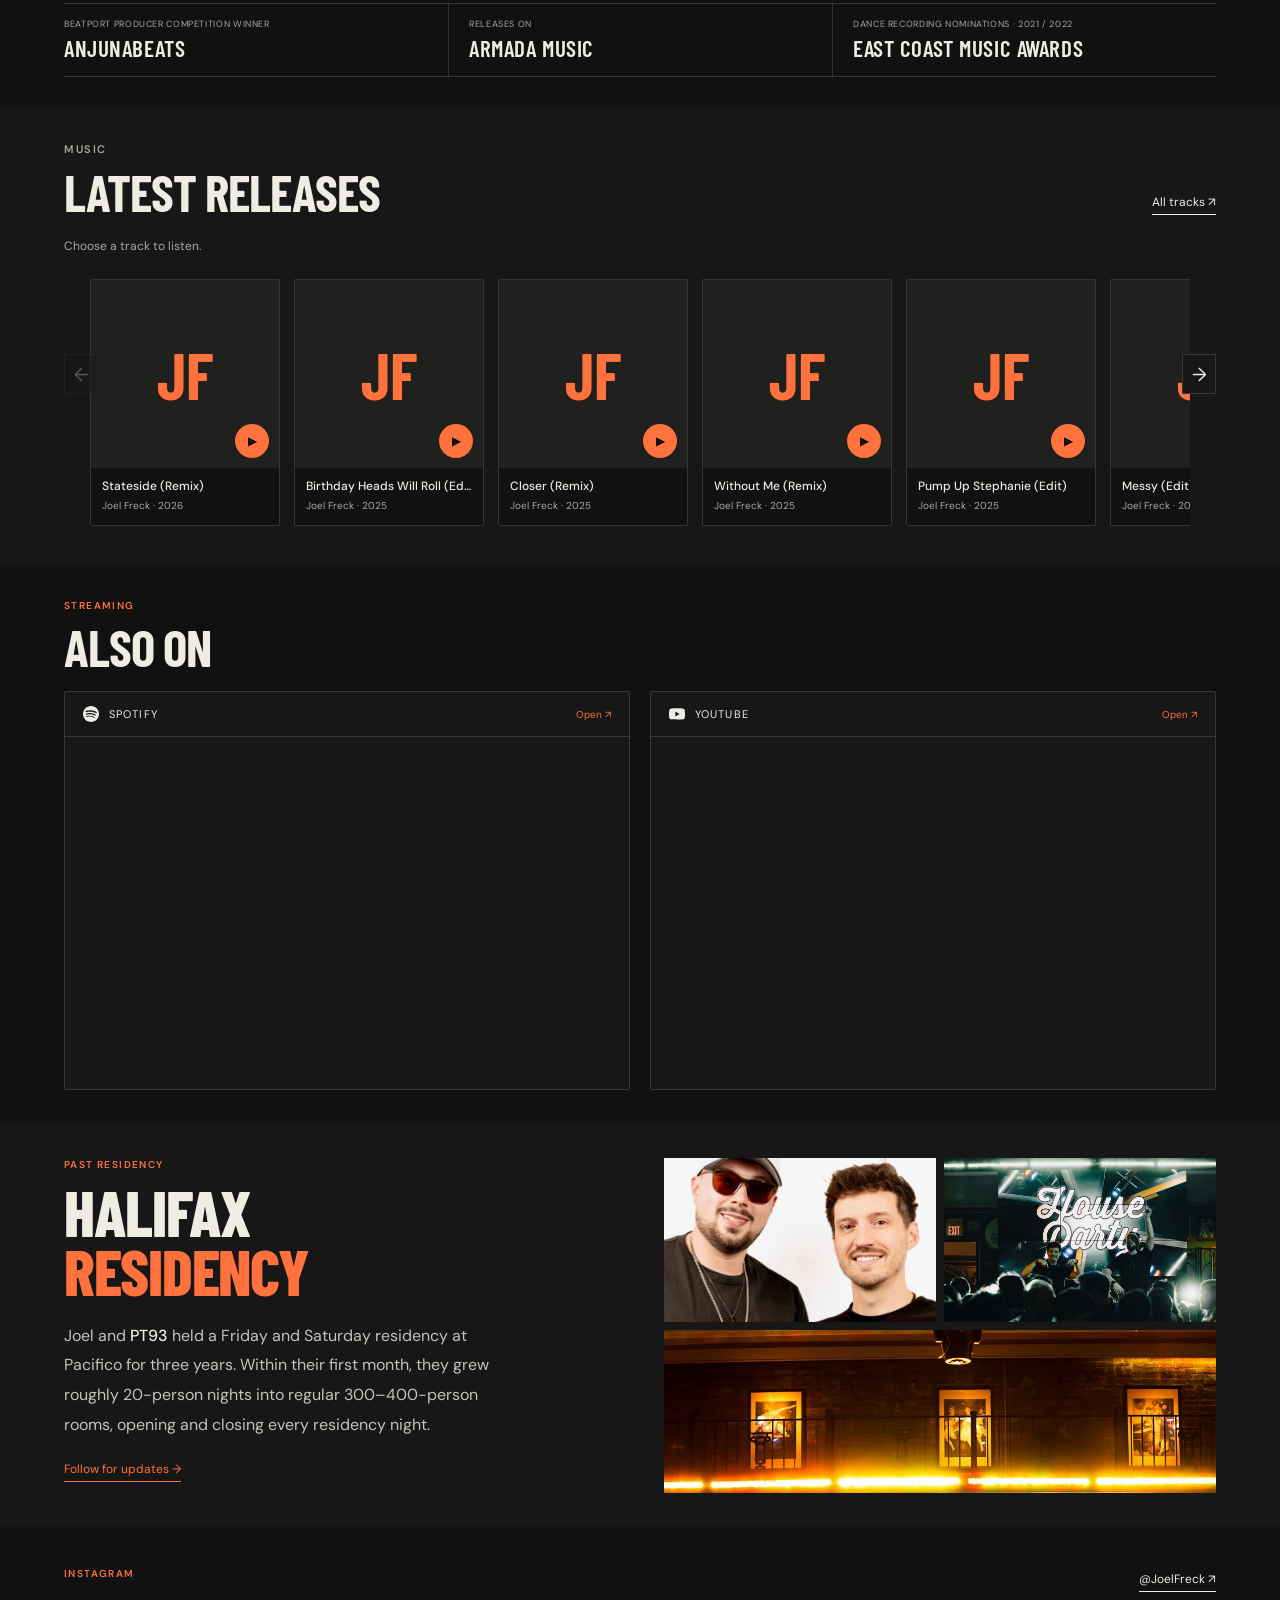
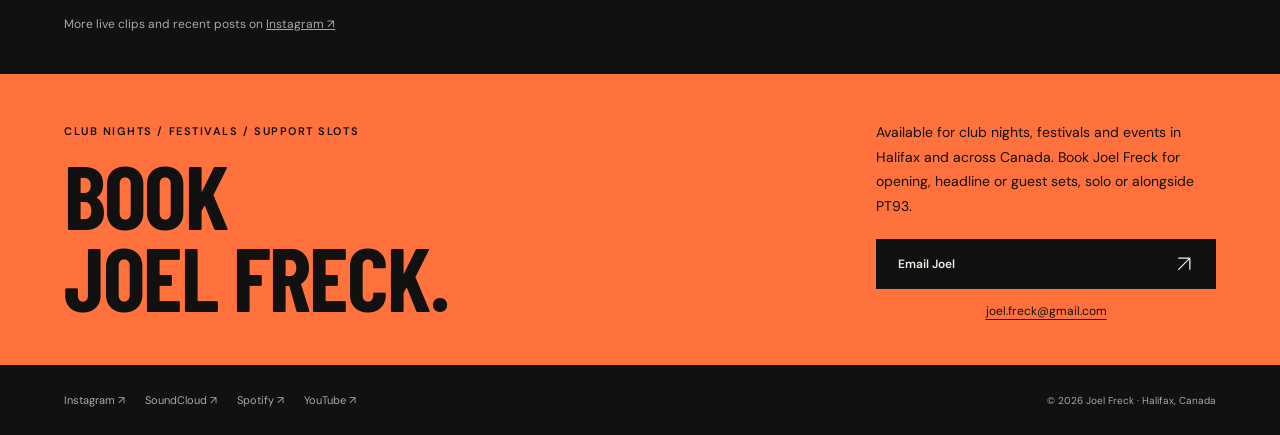
==== commit 4ef27a78: "Unify site navigation and rename residency heading" ====
--- a/index.html
+++ b/index.html
@@ -135,14 +135,14 @@
     .preview-note a{text-decoration:underline;text-underline-offset:3px}
     .site-header{border-bottom:1px solid var(--line)}
     .nav{height:83px;display:flex;align-items:center;justify-content:space-between;gap:24px}
-    .wordmark{font-family:var(--display);font-size:31px;font-weight:800;line-height:1;letter-spacing:-.03em;white-space:nowrap}
+    .wordmark{font-family:var(--display);font-size:2rem;font-weight:800;line-height:1;letter-spacing:.035em;white-space:nowrap}
     .wordmark span{color:var(--orange)}
-    .nav-links{display:flex;align-items:center;gap:32px;font-size:12px;font-weight:500}
+    .nav-links{display:flex;align-items:center;gap:clamp(.75rem,1.65vw,1.5rem);font-size:.875rem;font-weight:700;letter-spacing:.045em;text-transform:uppercase}
     .nav-links a{padding-block:12px}
     .nav-links a:hover{color:var(--orange)}
     .hero-actions .mobile-lesson-link{display:none}
     @media(max-width:720px){.hero-actions .mobile-lesson-link{display:inline-flex}}
-    .nav-book{display:flex;gap:20px;align-items:center;border:1px solid #ffffff55;padding:12px 17px;min-height:44px;font-size:11px;letter-spacing:.07em;text-transform:uppercase;white-space:nowrap}
+    .nav-book{display:flex;gap:20px;align-items:center;border:1px solid #ffffff55;padding:12px 17px;min-height:44px;font-size:.8125rem;font-weight:700;letter-spacing:.045em;text-transform:uppercase;white-space:nowrap}
     .nav-book:hover{background:var(--paper);color:var(--ink)}
     .hero{display:grid;grid-template-columns:minmax(0,1.2fr) minmax(300px,.8fr);gap:clamp(30px,7vw,100px);padding-top:48px;padding-bottom:55px;align-items:center}
     .hero-copy{padding-block:18px}
@@ -229,7 +229,7 @@
     .media-status:empty{display:none}
     @media(min-width:1600px){.hero{padding-top:58px;padding-bottom:65px}.hero-film{width:360px}}
     @media(min-width:721px) and (max-height:800px){.hero{padding-top:30px;padding-bottom:35px}.hero-film{width:280px}.hero-copy{padding-block:0}h1{font-size:clamp(112px,12vw,176px);margin-bottom:26px}.hero-location{margin-bottom:20px}.hero-footnote{margin-top:24px}}
-    @media(max-width:1000px){.nav-links{gap:20px}.hero{gap:40px;grid-template-columns:minmax(0,1fr) minmax(270px,.85fr)}h1{font-size:clamp(112px,16vw,164px)}.hero-description{font-size:17px}.hero-actions{gap:10px}.button{gap:18px;padding-inline:17px}.credentials .credential{padding-left:20px}.credentials .credential:first-child{padding-left:0}.credential strong{font-size:28px}.music-grid{gap:35px}.about{gap:40px}}
+    @media(max-width:1000px){.hero{gap:40px;grid-template-columns:minmax(0,1fr) minmax(270px,.85fr)}h1{font-size:clamp(112px,16vw,164px)}.hero-description{font-size:17px}.hero-actions{gap:10px}.button{gap:18px;padding-inline:17px}.credentials .credential{padding-left:20px}.credentials .credential:first-child{padding-left:0}.credential strong{font-size:28px}.music-grid{gap:35px}.about{gap:40px}}
     @media(max-width:720px){html{scroll-padding-top:20px}.preview-note{font-size:9px}.nav{height:70px;gap:12px}.nav-links{display:none}.wordmark{font-size:28px}.nav-book{font-size:10px;padding:10px 12px;gap:12px}.hero{grid-template-columns:1fr;padding-top:35px;padding-bottom:40px;gap:38px}.hero-copy{padding:0}.hero-location{font-size:10px;margin-bottom:25px}h1{font-size:clamp(108px,27vw,180px);line-height:.78;margin-bottom:27px}.hero-description{max-width:440px;font-size:17px}.hero-actions{margin-top:22px}.hero-footnote{margin-top:24px;font-size:9px}.hero-film{width:min(100%,310px)}.credentials{grid-template-columns:1fr}.credential,.credentials .credential,.credentials .credential:first-child{padding:19px 0;display:flex;align-items:center;justify-content:space-between;gap:15px}.credential+.credential{border-left:0;border-top:1px solid var(--line)}.credential small{font-size:9px;margin:0;max-width:140px}.credential strong{font-size:26px;text-align:right}.section{padding-block:53px}.section-top{display:block;margin-bottom:26px}.section-top p{margin-top:20px;font-size:13px}.section-index{font-size:10px;margin-bottom:13px}h2{font-size:65px}.clips{grid-template-columns:1fr;gap:28px}.clip-image{aspect-ratio:16/9}.clip-caption{padding-top:12px}.support-line{display:block;margin-top:29px}.support-names{margin-top:15px;gap:8px 20px;font-size:23px}.music-grid{grid-template-columns:1fr;gap:24px;margin-top:30px}.music-art{aspect-ratio:1.2/1}.art-bottom strong{font-size:63px}.music-player{min-height:0}.track{padding-block:19px}.track-name{font-size:17px}.music-links{font-size:11px}.about{grid-template-columns:1fr;gap:32px}.about-photo img{aspect-ratio:1/1;object-position:center 32%}.about-copy h2{font-size:62px;margin-bottom:23px}.about-copy p.lead{font-size:18px}.about-copy p{font-size:13px}.about-stats{margin-top:25px}.booking{padding-block:50px}.booking-inner{display:block}.booking h2{font-size:76px}.booking-right{margin-top:28px;max-width:none}.booking-right p{font-size:13px}.booking .button{max-width:420px}.booking-email{text-align:left;margin-top:19px}.footer{display:block;padding-block:25px}.socials{gap:16px;margin-bottom:22px}.footer small{line-height:1.8}.dialog-top{padding:12px}.dialog-top h2{font-size:13px}}
     @media(prefers-reduced-motion:reduce){html{scroll-behavior:auto}*,*::before,*::after{animation:none!important;transition:none!important}}
 
@@ -271,7 +271,7 @@
     .stream-label{display:flex;align-items:center;gap:10px;font-size:11px;letter-spacing:.1em;text-transform:uppercase}.stream-label svg{width:16px;height:16px;fill:currentColor;stroke:none}.stream-open{font-size:10px;color:var(--orange)}
     .stream-embed{width:100%;height:352px;border:0;display:block}
     .res-grid{display:grid;grid-template-columns:1fr 1fr;gap:48px;align-items:stretch}
-    .res-venue{font:800 clamp(48px,5vw,68px)/.92 var(--display);text-transform:uppercase;margin:0 0 20px}.res-venue em{font-style:normal;color:var(--orange)}
+    .legacy-section .res-venue{font:800 clamp(48px,5vw,68px)/.92 var(--display);text-transform:uppercase;margin:0 0 20px}.res-venue em{display:block;font-style:normal;color:var(--orange)}
     .res-body{font-size:16px;line-height:1.85;color:#c4c3bb;max-width:440px;margin:0}.res-body strong{font-weight:500;color:var(--paper)}
     .res-cta{display:inline-block;font-size:12px;color:var(--orange);margin-top:22px;border-bottom:1px solid currentColor;padding-bottom:4px}
     .res-collage{display:grid;grid-template-columns:1fr 1fr;grid-template-rows:1fr 1fr;gap:8px;min-height:335px}
@@ -317,7 +317,7 @@
   <header class="site-header">
     <nav class="wrap nav" aria-label="Main navigation">
       <a class="wordmark" href="#main" aria-label="Joel Freck home">JOEL<span>.</span>FRECK</a>
-      <div class="nav-links"><a href="#live">Live</a><a href="#music">Music</a><a href="#about">About</a><a href="#residency">Residency</a><a href="/services">DJ Lessons</a></div>
+      <div class="nav-links"><a href="#live">Live</a><a href="#music">Music</a><a href="#about">About</a><a href="#residency">Residency</a><a href="/services">Lessons</a></div>
       <a class="nav-book" href="#booking">Bookings <svg aria-hidden="true" viewBox="0 0 24 24"><path d="M5 19 19 5M5 5h14v14"/></svg></a>
     </nav>
   </header>
@@ -330,7 +330,7 @@
         <div class="hero-actions">
           <a class="button button-primary" href="#music">Explore the music <svg aria-hidden="true" viewBox="0 0 24 24"><path d="M5 12h14m-6-6 6 6-6 6"/></svg></a>
           <a class="button button-outline" href="#booking">Get in touch <svg aria-hidden="true" viewBox="0 0 24 24"><path d="M5 19 14 10M5 10h9v9"/></svg></a>
-          <a class="button button-outline mobile-lesson-link" href="/services">DJ &amp; production lessons</a>
+          <a class="button button-outline mobile-lesson-link" href="/services">Lessons</a>
         </div>
         <p class="hero-footnote">DJ / Producer / Armada &amp; Anjunabeats releases</p>
       </div>
@@ -422,11 +422,11 @@
     </div>
   </div>
 </div></section>
-<section id="residency" class="legacy-section"><div class="wrap">
+<section id="residency" class="legacy-section" aria-labelledby="residency-title"><div class="wrap">
   <div class="res-grid">
     <div class="res-info">
       <div class="slabel">Past residency</div>
-      <div class="res-venue">Pacifico<br><em>Halifax</em></div>
+      <h2 class="res-venue" id="residency-title">Halifax <em>Residency</em></h2>
       
       <p class="res-body">
         Joel and <strong>PT93</strong> held a Friday and Saturday residency at Pacifico for three years. Within their first month, they grew roughly 20-person nights into regular 300–400-person rooms, opening and closing every residency night.
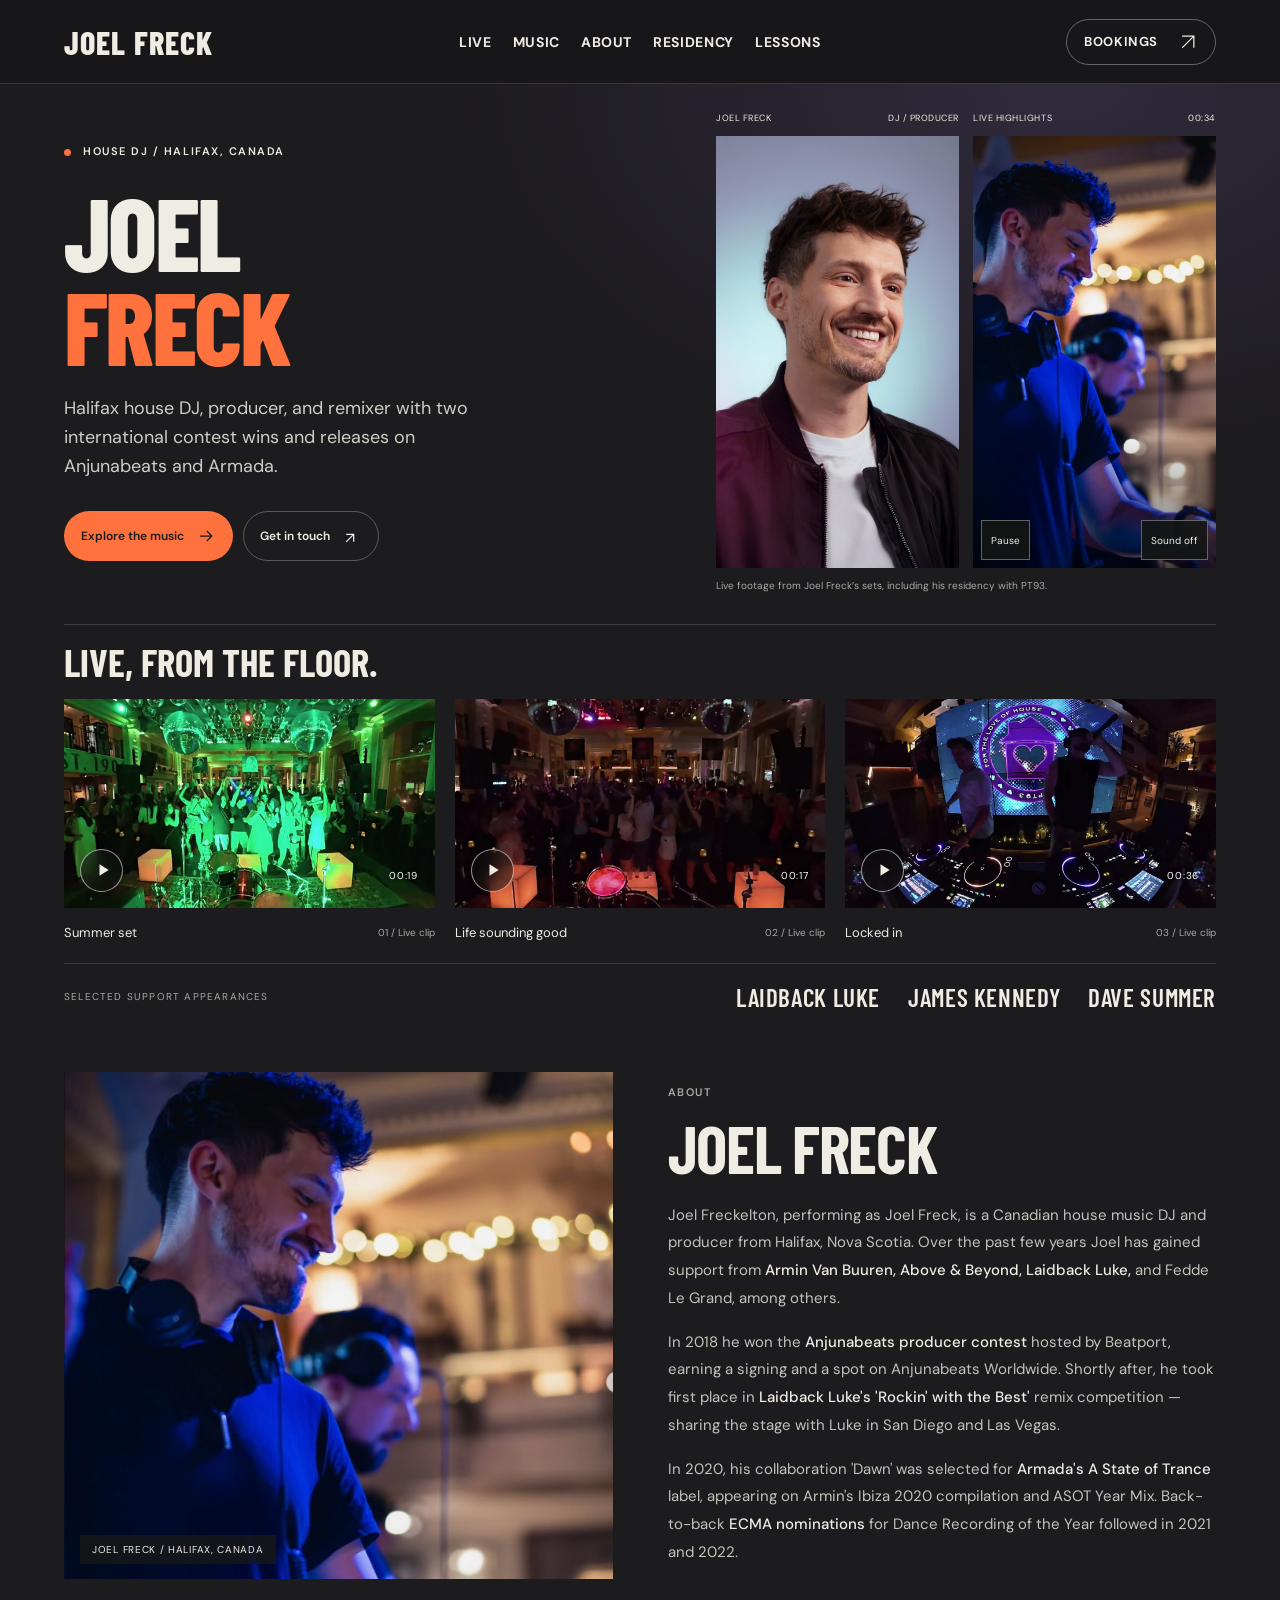
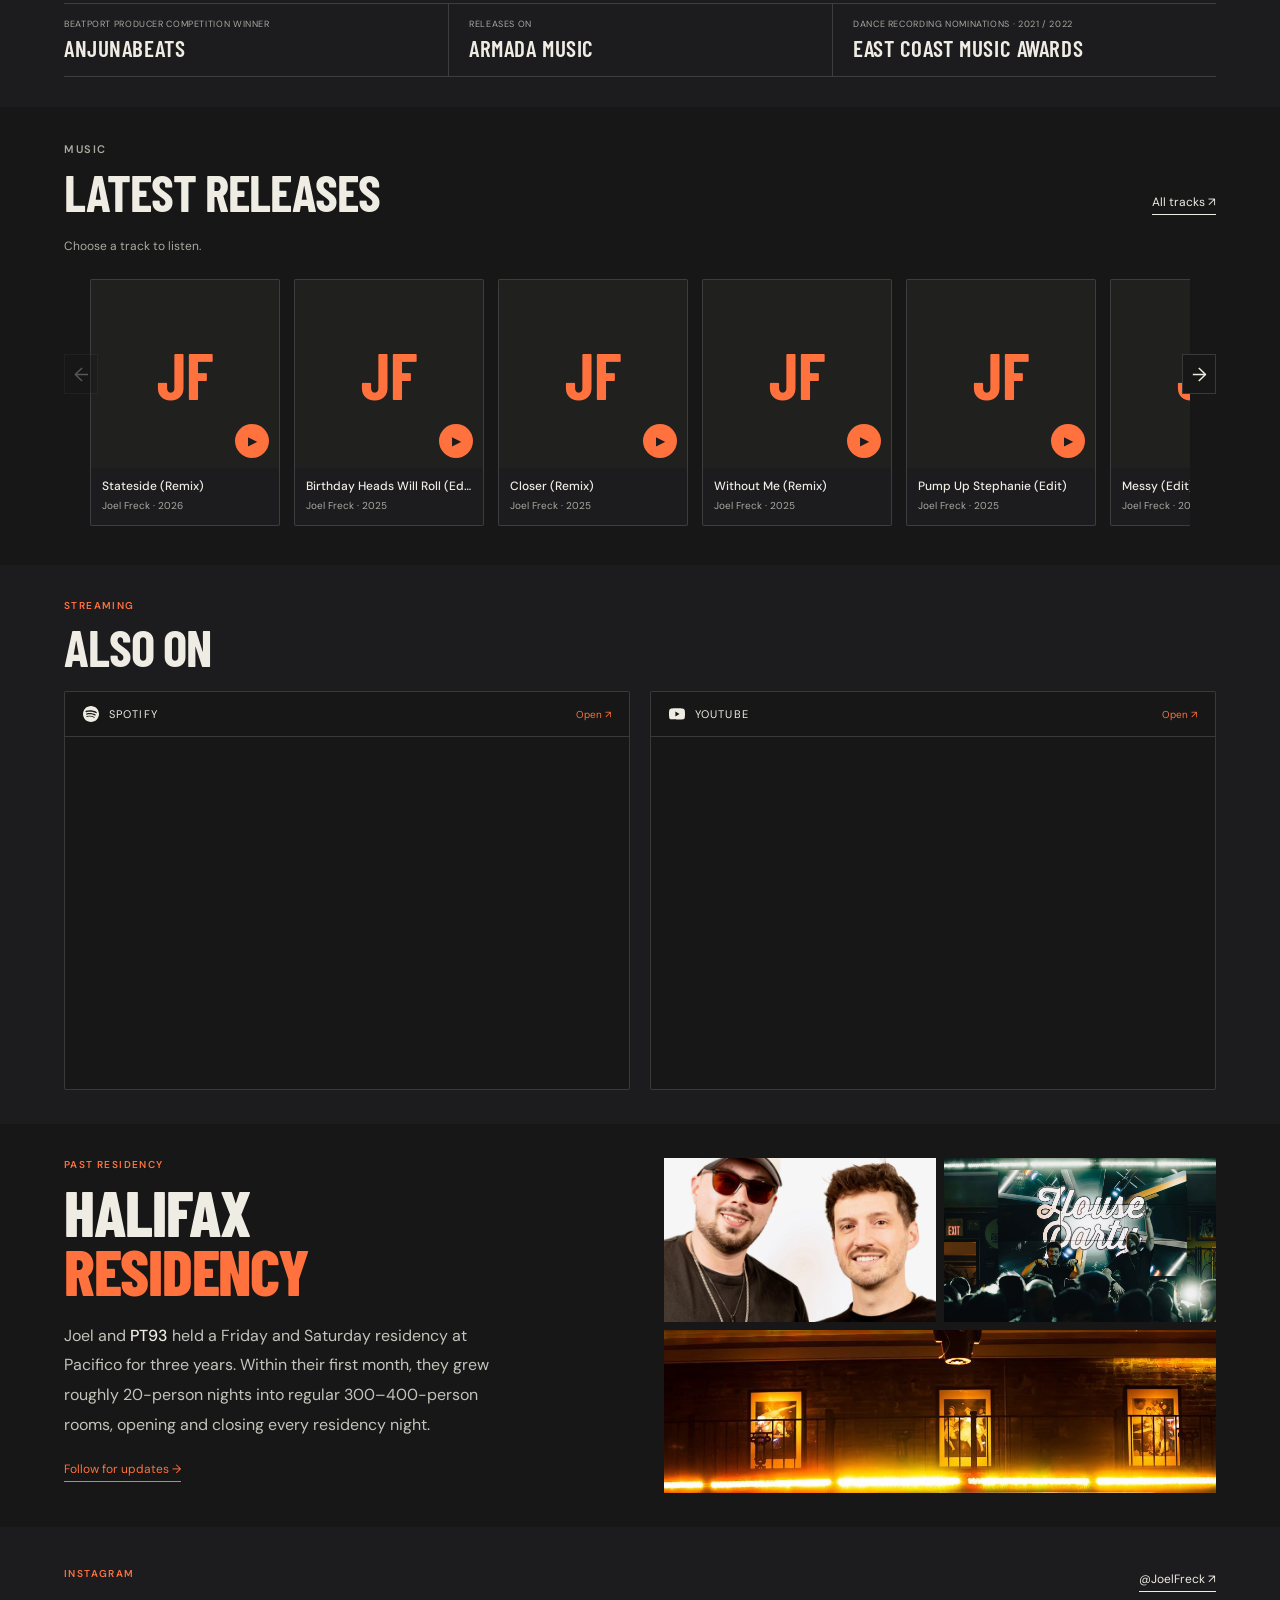
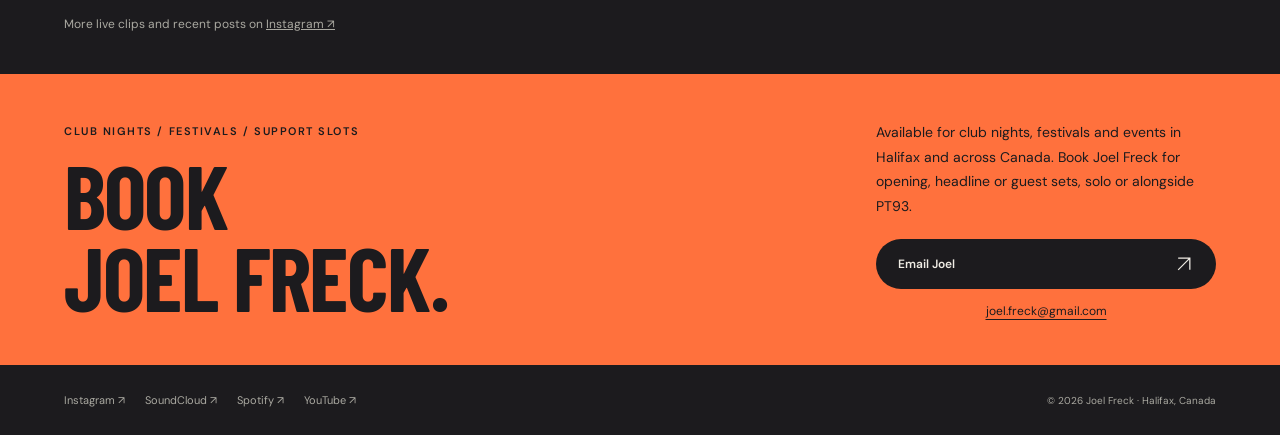
==== commit 517efb7e: "Publish approved artist homepage refresh" ====
--- a/index.html
+++ b/index.html
@@ -3,7 +3,7 @@
 <head>
   <meta charset="utf-8">
   <meta name="viewport" content="width=device-width, initial-scale=1">
-  <meta name="theme-color" content="#101110">
+  <meta name="theme-color" content="#1c1b1e">
 <title>Joel Freck | House DJ &amp; Producer in Halifax, Canada</title>
 <meta name="description" content="Joel Freck (Joel Freckelton) is a house DJ and producer in Halifax, Nova Scotia, Canada. Watch live club performances, hear releases and enquire about bookings.">
 <meta name="robots" content="index, follow, max-image-preview:large, max-video-preview:-1">
@@ -114,7 +114,7 @@
   <link rel="preconnect" href="https://fonts.gstatic.com" crossorigin>
   <link href="https://fonts.googleapis.com/css2?family=Barlow+Condensed:wght@600;700;800;900&family=DM+Sans:wght@400;500;600;700&display=swap" rel="stylesheet">
   <style>
-    :root{--ink:#101110;--paper:#efece4;--orange:#ff713d;--muted:#aaa9a1;--line:#ffffff25;--display:'Barlow Condensed',Impact,sans-serif;--body:'DM Sans',sans-serif;--gutter:clamp(22px,5vw,80px)}
+    :root{--ink:#1c1b1e;--ink-deep:#171619;--lavender-glow:#aa85ed25;--paper:#efece4;--orange:#ff713d;--muted:#aaa9a1;--line:#ffffff25;--display:'Barlow Condensed',Impact,sans-serif;--body:'DM Sans',sans-serif;--gutter:clamp(22px,5vw,80px)}
     *,*::before,*::after{box-sizing:border-box}
     html{scroll-behavior:smooth;scroll-padding-top:90px}
     body{margin:0;background:var(--ink);color:var(--paper);font-family:var(--body);font-size:16px;-webkit-font-smoothing:antialiased}
@@ -133,10 +133,9 @@
     .skip:focus{top:20px}
     .preview-note{display:flex;justify-content:space-between;gap:16px;padding-block:9px;color:#b7b8b0;font-size:10px;letter-spacing:.1em;text-transform:uppercase;border-bottom:1px solid var(--line)}
     .preview-note a{text-decoration:underline;text-underline-offset:3px}
-    .site-header{border-bottom:1px solid var(--line)}
+    .site-header{border-bottom:1px solid var(--line);background:var(--ink-deep)}
     .nav{height:83px;display:flex;align-items:center;justify-content:space-between;gap:24px}
     .wordmark{font-family:var(--display);font-size:2rem;font-weight:800;line-height:1;letter-spacing:.035em;white-space:nowrap}
-    .wordmark span{color:var(--orange)}
     .nav-links{display:flex;align-items:center;gap:clamp(.75rem,1.65vw,1.5rem);font-size:.875rem;font-weight:700;letter-spacing:.045em;text-transform:uppercase}
     .nav-links a{padding-block:12px}
     .nav-links a:hover{color:var(--orange)}
@@ -144,6 +143,7 @@
     @media(max-width:720px){.hero-actions .mobile-lesson-link{display:inline-flex}}
     .nav-book{display:flex;gap:20px;align-items:center;border:1px solid #ffffff55;padding:12px 17px;min-height:44px;font-size:.8125rem;font-weight:700;letter-spacing:.045em;text-transform:uppercase;white-space:nowrap}
     .nav-book:hover{background:var(--paper);color:var(--ink)}
+    main{background:radial-gradient(ellipse 52rem 33rem at 83% 0%,var(--lavender-glow),transparent 75%)}
     .hero{display:grid;grid-template-columns:minmax(0,1.2fr) minmax(300px,.8fr);gap:clamp(30px,7vw,100px);padding-top:48px;padding-bottom:55px;align-items:center}
     .hero-copy{padding-block:18px}
     .hero-location{display:flex;align-items:center;gap:12px;margin:0 0 27px}
@@ -154,11 +154,11 @@
     .hero-description{font-size:clamp(17px,1.65vw,22px);line-height:1.6;max-width:440px;color:#cfcec6;margin:0}
     .hero-actions{display:flex;flex-wrap:wrap;gap:14px;margin-top:30px}
     .button{display:inline-flex;justify-content:center;align-items:center;gap:26px;min-height:50px;padding:14px 21px;font-size:12px;font-weight:600;border:1px solid transparent}
+    .button,.nav-book{border-radius:999px}
     .button-primary{background:var(--orange);color:var(--ink)}
     .button-primary:hover{background:#ff8c60}
     .button-outline{border-color:#ffffff45}
     .button-outline:hover{border-color:var(--paper)}
-    .hero-footnote{font-size:10px;letter-spacing:.13em;text-transform:uppercase;color:var(--muted);margin:33px 0 0}
     .hero-film{width:min(100%,342px);justify-self:center;position:relative;isolation:isolate;margin:0}
     .hero-film::before{content:'';position:absolute;inset:13px -13px -13px 13px;border:1px solid #ff713d65;z-index:-1}
     .hero-film-top{display:flex;align-items:center;justify-content:space-between;gap:12px;font-size:10px;text-transform:uppercase;letter-spacing:.12em;margin-bottom:12px}
@@ -228,9 +228,9 @@
     .media-status{font-size:12px;line-height:1.5;margin:0;padding:10px 20px;color:var(--muted)}
     .media-status:empty{display:none}
     @media(min-width:1600px){.hero{padding-top:58px;padding-bottom:65px}.hero-film{width:360px}}
-    @media(min-width:721px) and (max-height:800px){.hero{padding-top:30px;padding-bottom:35px}.hero-film{width:280px}.hero-copy{padding-block:0}h1{font-size:clamp(112px,12vw,176px);margin-bottom:26px}.hero-location{margin-bottom:20px}.hero-footnote{margin-top:24px}}
+    @media(min-width:721px) and (max-height:800px){.hero{padding-top:30px;padding-bottom:35px}.hero-film{width:280px}.hero-copy{padding-block:0}h1{font-size:clamp(112px,12vw,176px);margin-bottom:26px}.hero-location{margin-bottom:20px}}
     @media(max-width:1000px){.hero{gap:40px;grid-template-columns:minmax(0,1fr) minmax(270px,.85fr)}h1{font-size:clamp(112px,16vw,164px)}.hero-description{font-size:17px}.hero-actions{gap:10px}.button{gap:18px;padding-inline:17px}.credentials .credential{padding-left:20px}.credentials .credential:first-child{padding-left:0}.credential strong{font-size:28px}.music-grid{gap:35px}.about{gap:40px}}
-    @media(max-width:720px){html{scroll-padding-top:20px}.preview-note{font-size:9px}.nav{height:70px;gap:12px}.nav-links{display:none}.wordmark{font-size:28px}.nav-book{font-size:10px;padding:10px 12px;gap:12px}.hero{grid-template-columns:1fr;padding-top:35px;padding-bottom:40px;gap:38px}.hero-copy{padding:0}.hero-location{font-size:10px;margin-bottom:25px}h1{font-size:clamp(108px,27vw,180px);line-height:.78;margin-bottom:27px}.hero-description{max-width:440px;font-size:17px}.hero-actions{margin-top:22px}.hero-footnote{margin-top:24px;font-size:9px}.hero-film{width:min(100%,310px)}.credentials{grid-template-columns:1fr}.credential,.credentials .credential,.credentials .credential:first-child{padding:19px 0;display:flex;align-items:center;justify-content:space-between;gap:15px}.credential+.credential{border-left:0;border-top:1px solid var(--line)}.credential small{font-size:9px;margin:0;max-width:140px}.credential strong{font-size:26px;text-align:right}.section{padding-block:53px}.section-top{display:block;margin-bottom:26px}.section-top p{margin-top:20px;font-size:13px}.section-index{font-size:10px;margin-bottom:13px}h2{font-size:65px}.clips{grid-template-columns:1fr;gap:28px}.clip-image{aspect-ratio:16/9}.clip-caption{padding-top:12px}.support-line{display:block;margin-top:29px}.support-names{margin-top:15px;gap:8px 20px;font-size:23px}.music-grid{grid-template-columns:1fr;gap:24px;margin-top:30px}.music-art{aspect-ratio:1.2/1}.art-bottom strong{font-size:63px}.music-player{min-height:0}.track{padding-block:19px}.track-name{font-size:17px}.music-links{font-size:11px}.about{grid-template-columns:1fr;gap:32px}.about-photo img{aspect-ratio:1/1;object-position:center 32%}.about-copy h2{font-size:62px;margin-bottom:23px}.about-copy p.lead{font-size:18px}.about-copy p{font-size:13px}.about-stats{margin-top:25px}.booking{padding-block:50px}.booking-inner{display:block}.booking h2{font-size:76px}.booking-right{margin-top:28px;max-width:none}.booking-right p{font-size:13px}.booking .button{max-width:420px}.booking-email{text-align:left;margin-top:19px}.footer{display:block;padding-block:25px}.socials{gap:16px;margin-bottom:22px}.footer small{line-height:1.8}.dialog-top{padding:12px}.dialog-top h2{font-size:13px}}
+    @media(max-width:720px){html{scroll-padding-top:20px}.preview-note{font-size:9px}.nav{height:70px;gap:12px}.nav-links{display:none}.wordmark{font-size:28px}.nav-book{font-size:10px;padding:10px 12px;gap:12px}.hero{grid-template-columns:1fr;padding-top:35px;padding-bottom:40px;gap:38px}.hero-copy{padding:0}.hero-location{font-size:10px;margin-bottom:25px}h1{font-size:clamp(108px,27vw,180px);line-height:.78;margin-bottom:27px}.hero-description{max-width:440px;font-size:17px}.hero-actions{margin-top:22px}.hero-film{width:min(100%,310px)}.credentials{grid-template-columns:1fr}.credential,.credentials .credential,.credentials .credential:first-child{padding:19px 0;display:flex;align-items:center;justify-content:space-between;gap:15px}.credential+.credential{border-left:0;border-top:1px solid var(--line)}.credential small{font-size:9px;margin:0;max-width:140px}.credential strong{font-size:26px;text-align:right}.section{padding-block:53px}.section-top{display:block;margin-bottom:26px}.section-top p{margin-top:20px;font-size:13px}.section-index{font-size:10px;margin-bottom:13px}h2{font-size:65px}.clips{grid-template-columns:1fr;gap:28px}.clip-image{aspect-ratio:16/9}.clip-caption{padding-top:12px}.support-line{display:block;margin-top:29px}.support-names{margin-top:15px;gap:8px 20px;font-size:23px}.music-grid{grid-template-columns:1fr;gap:24px;margin-top:30px}.music-art{aspect-ratio:1.2/1}.art-bottom strong{font-size:63px}.music-player{min-height:0}.track{padding-block:19px}.track-name{font-size:17px}.music-links{font-size:11px}.about{grid-template-columns:1fr;gap:32px}.about-photo img{aspect-ratio:1/1;object-position:center 32%}.about-copy h2{font-size:62px;margin-bottom:23px}.about-copy p.lead{font-size:18px}.about-copy p{font-size:13px}.about-stats{margin-top:25px}.booking{padding-block:50px}.booking-inner{display:block}.booking h2{font-size:76px}.booking-right{margin-top:28px;max-width:none}.booking-right p{font-size:13px}.booking .button{max-width:420px}.booking-email{text-align:left;margin-top:19px}.footer{display:block;padding-block:25px}.socials{gap:16px;margin-bottom:22px}.footer small{line-height:1.8}.dialog-top{padding:12px}.dialog-top h2{font-size:13px}}
     @media(prefers-reduced-motion:reduce){html{scroll-behavior:auto}*,*::before,*::after{animation:none!important;transition:none!important}}
 
     /* Second direction: the original site body, a performance-led opening. */
@@ -238,7 +238,6 @@
     .hero{grid-template-columns:minmax(250px,1.15fr) minmax(240px,1fr) minmax(230px,.78fr);gap:32px;padding-block:42px;align-items:center}
     .hero-copy{padding:0}.hero h1{font-size:clamp(76px,8vw,112px);line-height:.85;margin-bottom:25px}
     .hero-description{font-size:18px}.hero-actions{gap:10px}.hero-actions .button{padding:13px 16px;gap:12px}
-    .hero-footnote{font-size:9px;line-height:1.8;margin-top:23px}
     .hero-portrait{margin:0;align-self:center;min-width:0}.hero-portrait img{width:100%;height:365px;object-fit:cover;object-position:57% center}
     .hero-portrait figcaption{display:flex;justify-content:space-between;gap:10px;font-size:12px;margin-top:14px}
     .hero-portrait figcaption span{font-size:10px;color:var(--muted)}
@@ -279,7 +278,7 @@
     #gram{padding-block:40px;overflow:hidden}.gram-note{font-size:12px;color:var(--muted);line-height:1.7;margin:20px 0 0}.gram-note a{text-decoration:underline}
     .booking{padding-block:46px}.booking h2{font-size:clamp(62px,7vw,90px)}
     @media(min-width:1600px){.hero-film{max-width:290px}.hero-portrait img{height:415px}}
-    @media(max-width:1100px){.hero{grid-template-columns:1fr 1fr;gap:26px}.hero-copy{grid-column:1/-1}.hero h1{font-size:80px;line-height:.85;margin-bottom:18px}.hero h1 span{display:inline}.hero h1 span+span{margin-left:12px}.hero-location{margin-bottom:18px}.hero-description{max-width:600px}.hero-footnote{margin-top:18px}.hero-film{max-width:260px}.hero-portrait{max-width:440px;justify-self:center;width:100%}.hero-portrait img{height:350px}}
+    @media(max-width:1100px){.hero{grid-template-columns:1fr 1fr;gap:26px}.hero-copy{grid-column:1/-1}.hero h1{font-size:80px;line-height:.85;margin-bottom:18px}.hero h1 span{display:inline}.hero h1 span+span{margin-left:12px}.hero-location{margin-bottom:18px}.hero-description{max-width:600px}.hero-film{max-width:260px}.hero-portrait{max-width:440px;justify-self:center;width:100%}.hero-portrait img{height:350px}}
     @media(max-width:720px){.hero{grid-template-columns:minmax(0,1fr) minmax(0,1fr);gap:22px 14px;padding-block:28px}.hero-copy{grid-column:1/-1}.hero h1{font-size:clamp(65px,16vw,90px)}.hero-description{font-size:16px}.hero-actions{margin-top:20px}.hero-portrait img{height:auto;aspect-ratio:4/5;object-position:56% center}.hero-portrait figcaption{display:block;font-size:11px;line-height:1.7}.hero-portrait figcaption span{display:block}.hero-film{max-width:none}.hero-film-top{font-size:8px;letter-spacing:.05em;gap:5px}.hero-film-top .orange-dot{display:none}.film-controls{position:static;display:flex;gap:4px;background:#161716;padding:6px 0}.film-controls button{padding:8px 6px;font-size:10px;min-height:40px;justify-content:center;flex:1}.film-controls svg{display:none}.hero-film-frame{aspect-ratio:auto;overflow:visible}.hero-film video{aspect-ratio:9/16;height:auto}.hero-film-frame::after{display:none}.hero-film figcaption{font-size:9px}.section{padding-block:38px}.about{gap:27px}.about-photo{min-height:0;aspect-ratio:4/3}.about-copy h2{font-size:55px}.about-copy p{font-size:14px}.legacy-section{padding-block:28px}.legacy-section h2{font-size:40px}.music-hd{align-items:center}.stream-grid{grid-template-columns:1fr}.stream-embed{height:352px}.res-grid{grid-template-columns:1fr;gap:28px}.res-collage{min-height:330px}.res-body{font-size:14px}.booking h2{font-size:66px}.sc-wrap{padding-inline:18px}.music-player{margin-bottom:14px}}
 
 
@@ -316,7 +315,7 @@
   <a class="skip" href="#main">Skip to content</a>
   <header class="site-header">
     <nav class="wrap nav" aria-label="Main navigation">
-      <a class="wordmark" href="#main" aria-label="Joel Freck home">JOEL<span>.</span>FRECK</a>
+      <a class="wordmark" href="#main" aria-label="Joel Freck home">JOEL FRECK</a>
       <div class="nav-links"><a href="#live">Live</a><a href="#music">Music</a><a href="#about">About</a><a href="#residency">Residency</a><a href="/services">Lessons</a></div>
       <a class="nav-book" href="#booking">Bookings <svg aria-hidden="true" viewBox="0 0 24 24"><path d="M5 19 19 5M5 5h14v14"/></svg></a>
     </nav>
@@ -326,13 +325,12 @@
       <div class="hero-copy">
         <p class="eyebrow hero-location"><span class="orange-dot"></span>House DJ / Halifax, Canada</p>
         <h1 id="artist-name"><span>Joel</span> <span>Freck</span></h1>
-        <p class="hero-description">Current records, deeper cuts and original remixes. House music with range.</p>
+        <p class="hero-description">Halifax house DJ, producer, and remixer with two international contest wins and releases on Anjunabeats and Armada.</p>
         <div class="hero-actions">
           <a class="button button-primary" href="#music">Explore the music <svg aria-hidden="true" viewBox="0 0 24 24"><path d="M5 12h14m-6-6 6 6-6 6"/></svg></a>
           <a class="button button-outline" href="#booking">Get in touch <svg aria-hidden="true" viewBox="0 0 24 24"><path d="M5 19 14 10M5 10h9v9"/></svg></a>
           <a class="button button-outline mobile-lesson-link" href="/services">Lessons</a>
         </div>
-        <p class="hero-footnote">DJ / Producer / Armada &amp; Anjunabeats releases</p>
       </div>
       <div class="hero-media"><figure class="hero-portrait"><div class="hero-film-top"><span>Joel Freck</span><span>DJ / Producer</span></div><img src="JFFULL.png" width="1151" height="977" alt="Joel Freck" fetchpriority="high"></figure>
       <figure class="hero-film">
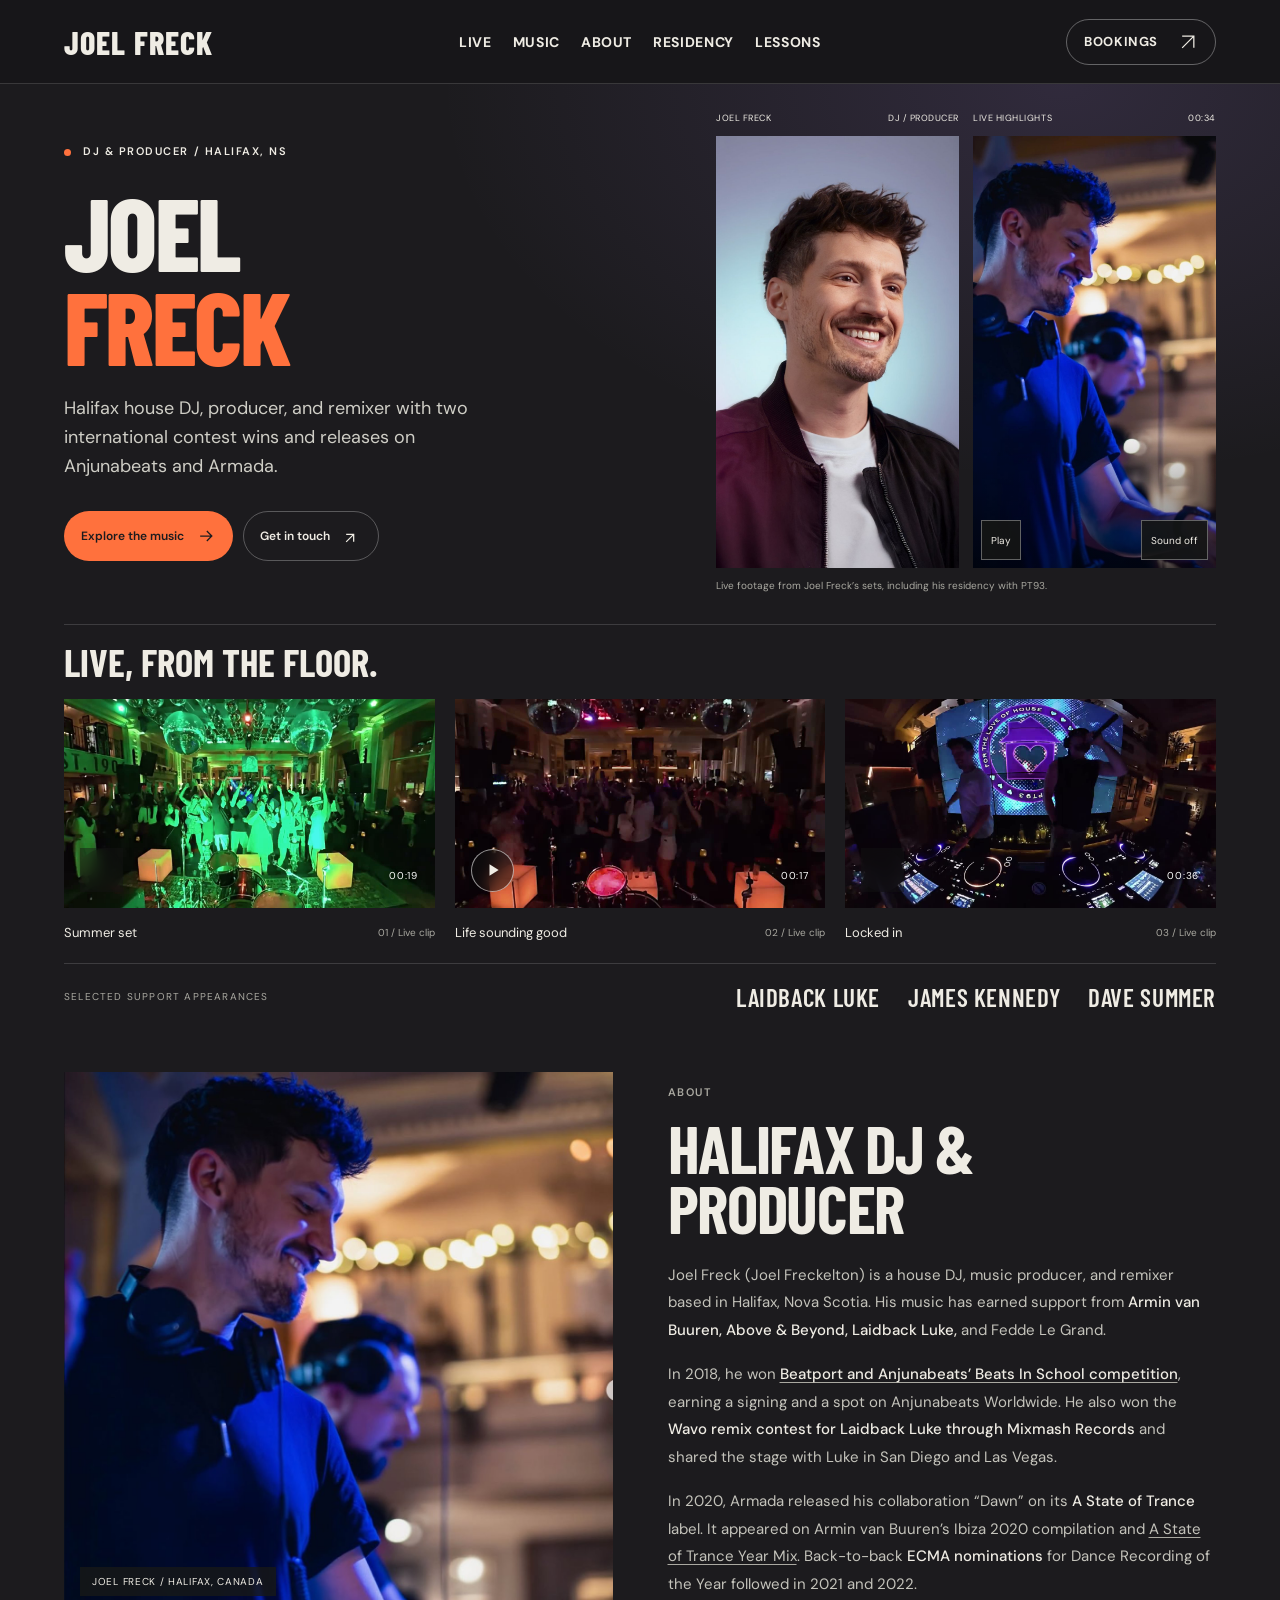
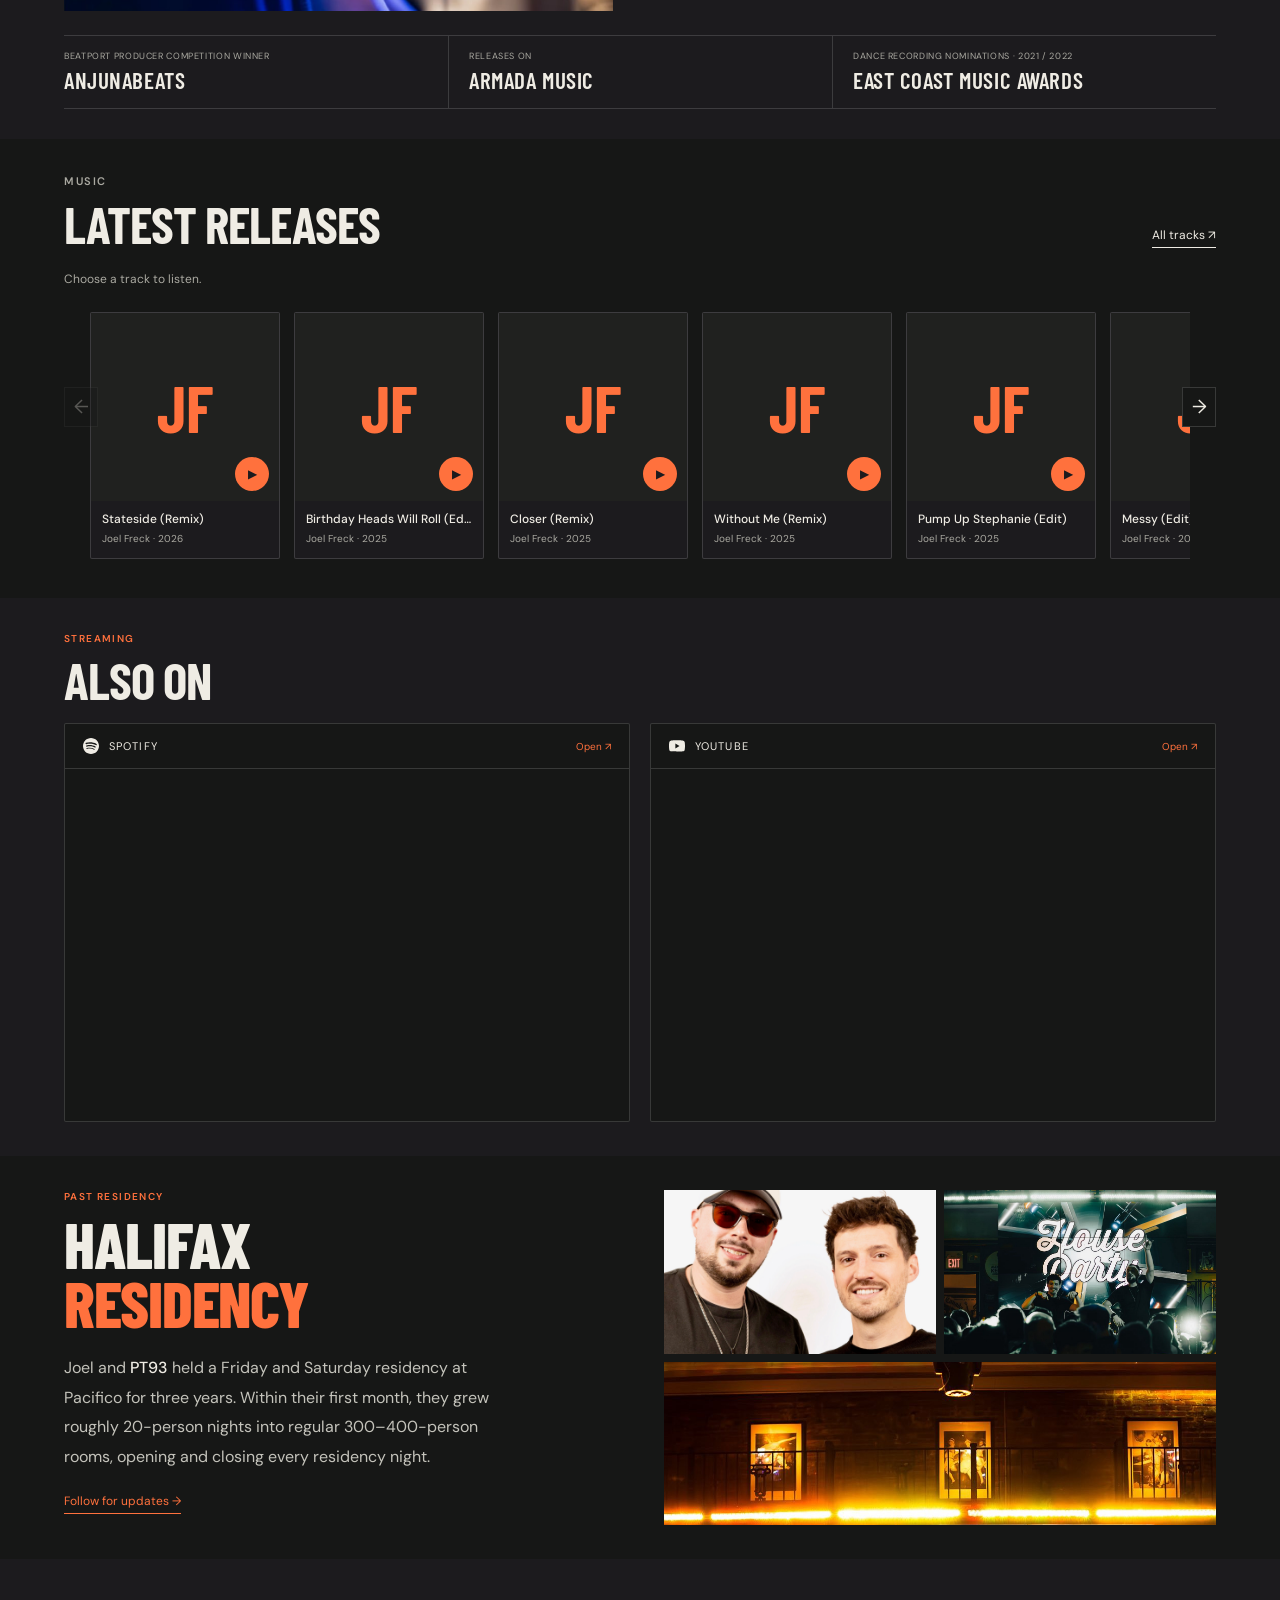
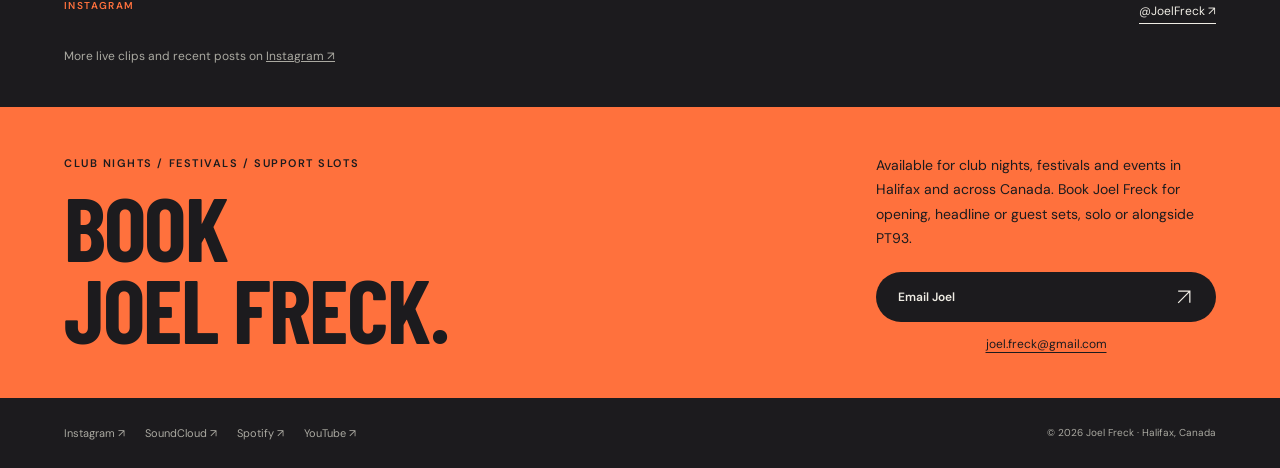
==== commit 29659151: "Clarify Halifax DJ and music producer homepage SEO" ====
--- a/index.html
+++ b/index.html
@@ -4,15 +4,15 @@
   <meta charset="utf-8">
   <meta name="viewport" content="width=device-width, initial-scale=1">
   <meta name="theme-color" content="#1c1b1e">
-<title>Joel Freck | House DJ &amp; Producer in Halifax, Canada</title>
-<meta name="description" content="Joel Freck (Joel Freckelton) is a house DJ and producer in Halifax, Nova Scotia, Canada. Watch live club performances, hear releases and enquire about bookings.">
+<title>Joel Freck | Halifax DJ &amp; Music Producer</title>
+<meta name="description" content="Joel Freck is a Halifax DJ and house music producer with releases on Anjunabeats and Armada. Watch live sets, listen to his music, and explore bookings.">
 <meta name="robots" content="index, follow, max-image-preview:large, max-video-preview:-1">
 <meta name="author" content="Joel Freck">
 <link rel="canonical" href="https://joelfreck.com/">
 
 <!-- Open Graph -->
-<meta property="og:title" content="Joel Freck | House DJ &amp; Producer in Halifax, Canada">
-<meta property="og:description" content="Joel Freck (Joel Freckelton) is a house DJ and producer in Halifax, Nova Scotia, Canada. Watch live club performances, hear releases and enquire about bookings.">
+<meta property="og:title" content="Joel Freck | Halifax DJ &amp; Music Producer">
+<meta property="og:description" content="Joel Freck is a Halifax DJ and house music producer with releases on Anjunabeats and Armada. Watch live sets, listen to his music, and explore bookings.">
 <meta property="og:image" content="https://joelfreck.com/JFFULL.png">
 <meta property="og:url" content="https://joelfreck.com/">
 <meta property="og:site_name" content="Joel Freck">
@@ -22,8 +22,8 @@
 
 <!-- Twitter Card -->
 <meta name="twitter:card" content="summary_large_image">
-<meta name="twitter:title" content="Joel Freck | House DJ &amp; Producer in Halifax, Canada">
-<meta name="twitter:description" content="Joel Freck (Joel Freckelton) is a house DJ and producer in Halifax, Nova Scotia, Canada. Watch live club performances, hear releases and enquire about bookings.">
+<meta name="twitter:title" content="Joel Freck | Halifax DJ &amp; Music Producer">
+<meta name="twitter:description" content="Joel Freck is a Halifax DJ and house music producer with releases on Anjunabeats and Armada. Watch live sets, listen to his music, and explore bookings.">
 <meta name="twitter:image" content="https://joelfreck.com/JFFULL.png">
 
 <!-- Schema.org structured data -->
@@ -52,6 +52,7 @@
         "https://www.facebook.com/joelfreck",
         "https://www.youtube.com/joelfreck",
         "https://open.spotify.com/artist/2UDLunvKgvTASh2DzxWgXj",
+        "https://music.apple.com/ca/artist/joel-freck/1247548436",
         "https://www.beatport.com/artist/joel-freck/625360"
       ]
     },
@@ -68,8 +69,8 @@
       "@type": "WebPage",
       "@id": "https://joelfreck.com/#webpage",
       "url": "https://joelfreck.com/",
-      "name": "Joel Freck | House DJ & Producer in Halifax, Canada",
-      "description": "Joel Freck (Joel Freckelton) is a house DJ and producer in Halifax, Nova Scotia, Canada. Watch live club performances, hear releases and enquire about bookings.",
+      "name": "Joel Freck | Halifax DJ & Music Producer",
+      "description": "Joel Freck is a Halifax DJ and house music producer with releases on Anjunabeats and Armada. Watch live sets, listen to his music, and explore bookings.",
       "inLanguage": "en-CA",
       "isPartOf": {
         "@id": "https://joelfreck.com/#website"
@@ -201,6 +202,8 @@
     .about-photo figcaption{position:absolute;bottom:15px;left:16px;font-size:10px;background:#181918c9;padding:8px 12px;letter-spacing:.07em;text-transform:uppercase}
     .about-copy h2{font-size:clamp(56px,5.7vw,80px);margin-bottom:30px}
     .about-copy p{font-size:14px;line-height:1.85;color:#c4c3bb;margin:0 0 20px}
+    .about-copy p a{text-decoration:underline;text-decoration-color:var(--muted);text-underline-offset:.2em}
+    .about-copy p a:hover{text-decoration-color:var(--orange)}
     .about-copy p.lead{font-size:20px;line-height:1.6;color:var(--paper)}
     .about-stats{border-top:1px solid var(--line);margin-top:32px;padding-top:23px;display:grid;grid-template-columns:1fr 1fr;gap:24px}
     .about-stats strong{display:block;font:700 49px/1 var(--display);color:var(--orange)}
@@ -323,7 +326,7 @@
   <main id="main">
     <section class="wrap hero" aria-labelledby="artist-name">
       <div class="hero-copy">
-        <p class="eyebrow hero-location"><span class="orange-dot"></span>House DJ / Halifax, Canada</p>
+        <p class="eyebrow hero-location"><span class="orange-dot"></span>DJ &amp; Producer / Halifax, NS</p>
         <h1 id="artist-name"><span>Joel</span> <span>Freck</span></h1>
         <p class="hero-description">Halifax house DJ, producer, and remixer with two international contest wins and releases on Anjunabeats and Armada.</p>
         <div class="hero-actions">
@@ -364,10 +367,10 @@
       </div>
       <div class="support-line"><span>Selected support appearances</span><div class="support-names"><span>Laidback Luke</span><span>James Kennedy</span><span>Dave Summer</span></div></div>
     </section>
-<section id="about" class="wrap section about" aria-labelledby="about-title"><figure class="about-photo"><img src="JF_Pacif.png" width="1214" height="1533" loading="lazy" alt="Joel Freck behind the decks"><figcaption>Joel Freck / Halifax, Canada</figcaption></figure><div class="about-copy"><div class="eyebrow section-index">About</div><h2 id="about-title">Joel Freck</h2>
-      <p>Joel Freckelton, performing as Joel Freck, is a Canadian house music DJ and producer from Halifax, Nova Scotia. Over the past few years Joel has gained support from <strong>Armin Van Buuren, Above &amp; Beyond, Laidback Luke,</strong> and Fedde Le Grand, among others.</p>
-      <p>In 2018 he won the <strong>Anjunabeats producer contest</strong> hosted by Beatport, earning a signing and a spot on Anjunabeats Worldwide. Shortly after, he took first place in <strong>Laidback Luke's 'Rockin' with the Best'</strong> remix competition — sharing the stage with Luke in San Diego and Las Vegas.</p>
-      <p>In 2020, his collaboration 'Dawn' was selected for <strong>Armada's A State of Trance</strong> label, appearing on Armin's Ibiza 2020 compilation and ASOT Year Mix. Back-to-back <strong>ECMA nominations</strong> for Dance Recording of the Year followed in 2021 and 2022.</p>
+<section id="about" class="wrap section about" aria-labelledby="about-title"><figure class="about-photo"><img src="JF_Pacif.png" width="1214" height="1533" loading="lazy" alt="Joel Freck behind the decks"><figcaption>Joel Freck / Halifax, Canada</figcaption></figure><div class="about-copy"><div class="eyebrow section-index">About</div><h2 id="about-title">Halifax DJ &amp; Producer</h2>
+      <p>Joel Freck (Joel Freckelton) is a house DJ, music producer, and remixer based in Halifax, Nova Scotia. His music has earned support from <strong>Armin van Buuren, Above &amp; Beyond, Laidback Luke,</strong> and Fedde Le Grand.</p>
+      <p>In 2018, he won <strong><a href="https://www.pointblankmusicschool.com/blog/beats-in-school-competition-joel-freck/">Beatport and Anjunabeats’ Beats In School competition</a></strong>, earning a signing and a spot on Anjunabeats Worldwide. He also won the <strong>Wavo remix contest for Laidback Luke through Mixmash Records</strong> and shared the stage with Luke in San Diego and Las Vegas.</p>
+      <p>In 2020, Armada released his collaboration “Dawn” on its <strong>A State of Trance</strong> label. It appeared on Armin van Buuren’s Ibiza 2020 compilation and <a href="https://shop.armadamusic.com/collections/all/products/a-state-of-trance-year-mix-2020-mixed-by-armin-van-buuren">A State of Trance Year Mix</a>. Back-to-back <strong>ECMA nominations</strong> for Dance Recording of the Year followed in 2021 and 2022.</p>
     </div></section>
     <div class="wrap credentials-after-about">
       <div class="credentials" aria-label="Selected credentials">
